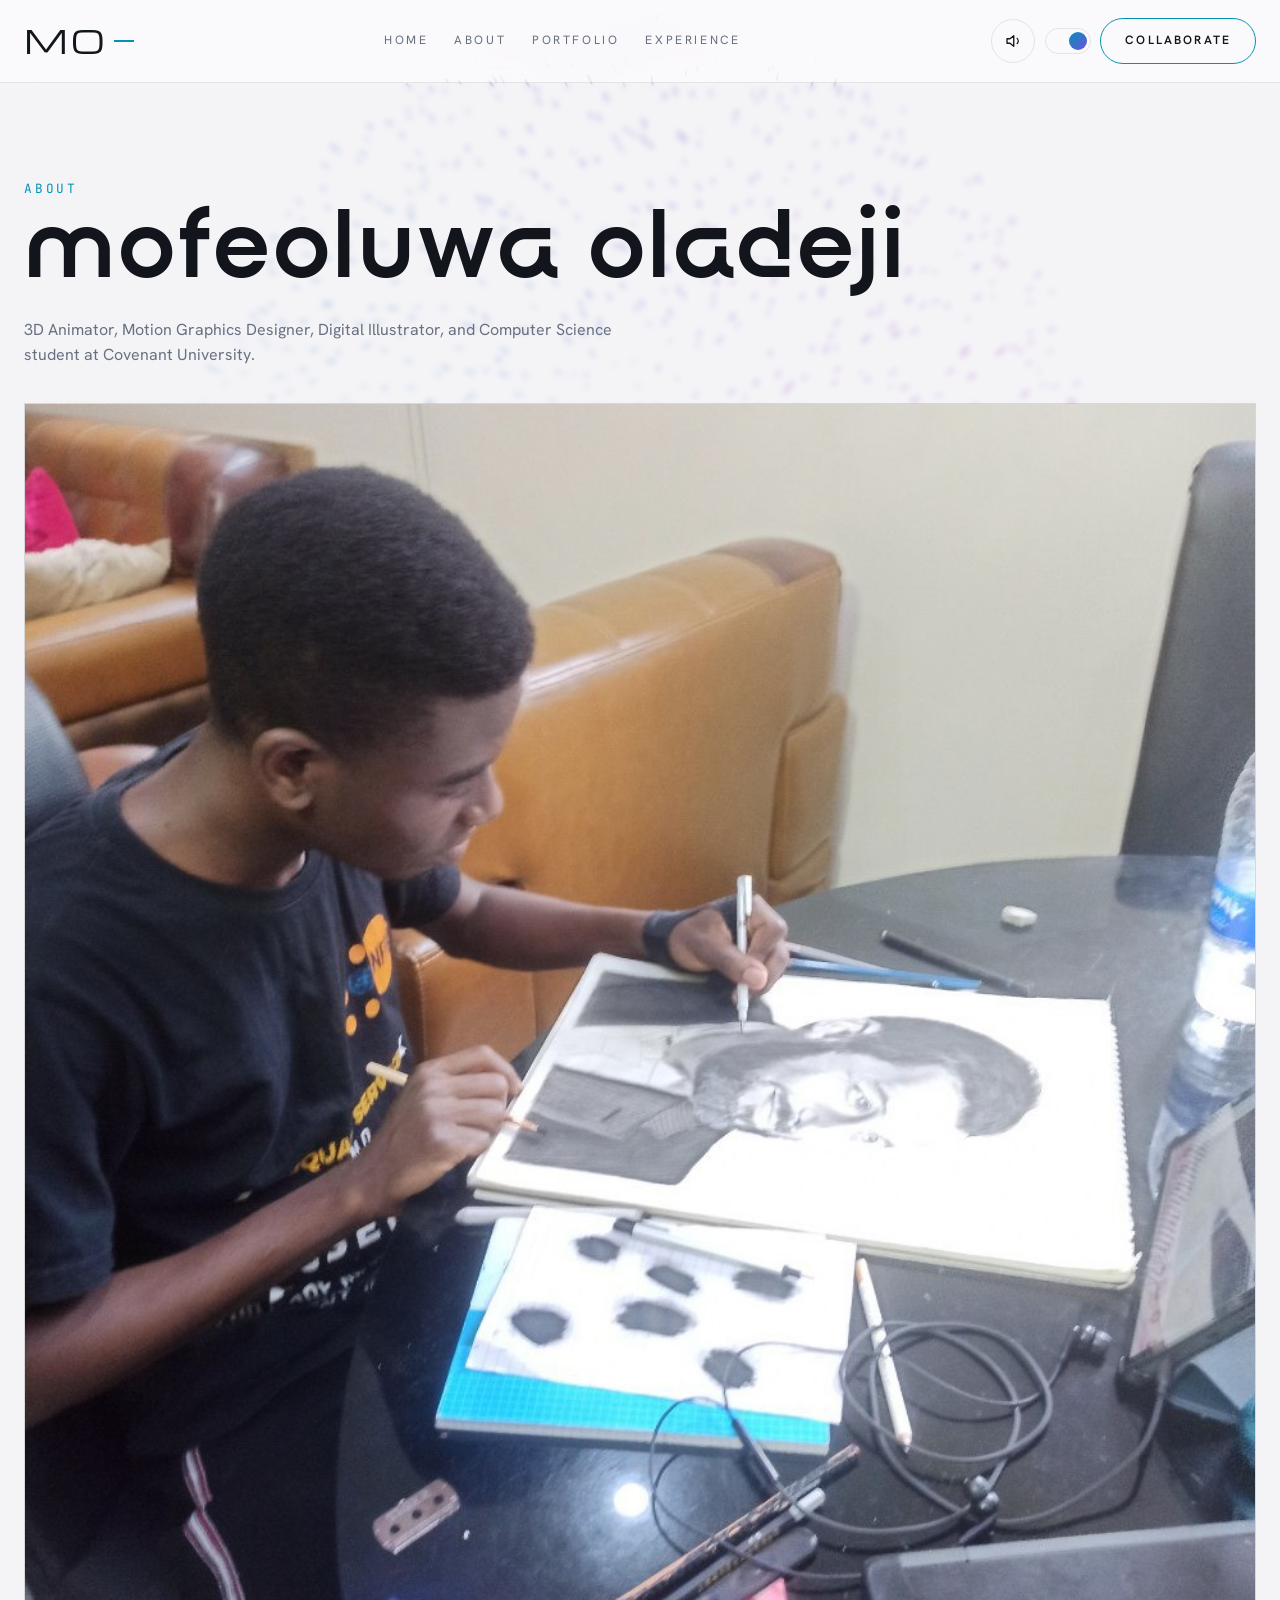
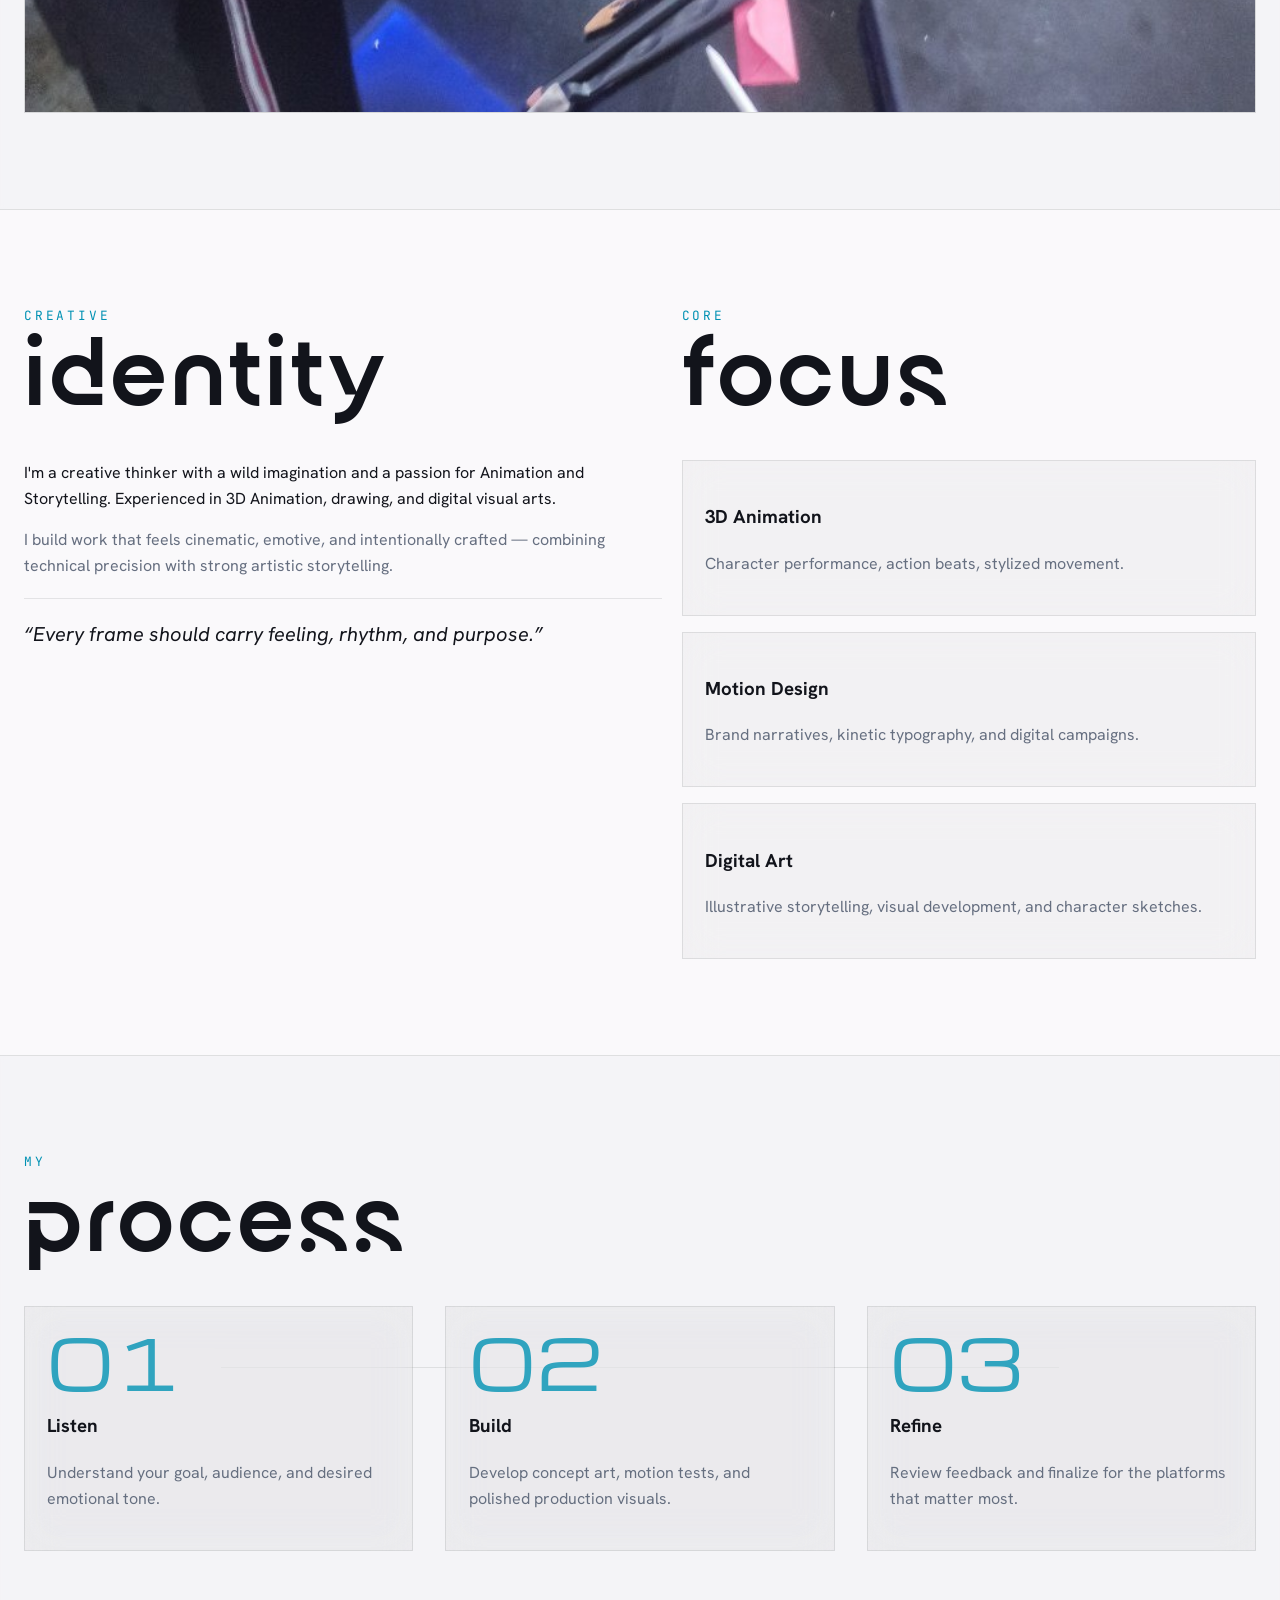
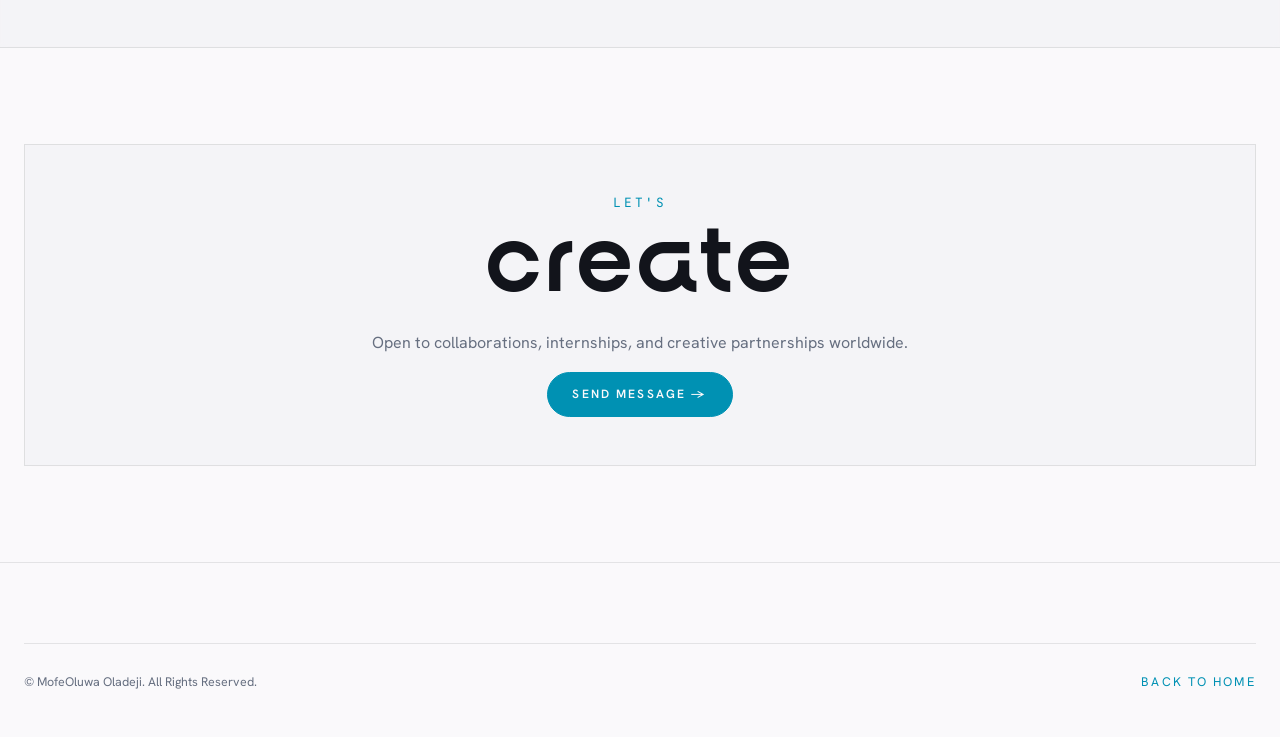
==== about.html @ 298954ab "Persist theme, remove about badge, Follow Me, alternate load-state theme Synced from Portfolio-live:" ====
<!DOCTYPE html>
<html lang="en">
<head>
  <meta charset="UTF-8" />
  <meta name="viewport" content="width=device-width, initial-scale=1.0" />
  <meta name="description" content="About MofeOluwa Oladeji — creative profile and process." />
  <title>About | MofeOluwa Oladeji</title>
  <link rel="icon" type="image/svg+xml" href="favicon.svg" />
  <link rel="icon" type="image/x-icon" href="favicon.ico" />
  <link rel="icon" type="image/png" sizes="192x192" href="favicon-192.png" />
  <link rel="apple-touch-icon" sizes="180x180" href="favicon-180.png" />
  <link rel="preconnect" href="https://fonts.googleapis.com" />
  <link rel="preconnect" href="https://fonts.gstatic.com" crossorigin />
  <link href="https://fonts.googleapis.com/css2?family=Michroma&family=Hanken+Grotesk:wght@400;500;600;700;800&family=JetBrains+Mono:wght@400;500;700&display=swap" rel="stylesheet" />
  <!-- Surgena is the site's major-header display font (section titles etc.),
       self-hosted from /fonts and declared via @font-face in styles.css. -->
  <link rel="preload" href="./fonts/Surgena.ttf" as="font" type="font/ttf" crossorigin />
  <link rel="stylesheet" href="./styles.css" />
  <!-- Google Analytics (GA4) -->
  <script async src="https://www.googletagmanager.com/gtag/js?id=G-2D0HS9BVYL"></script>
  <script>
    window.dataLayer = window.dataLayer || [];
    function gtag(){dataLayer.push(arguments);}
    gtag('js', new Date());
    gtag('config', 'G-2D0HS9BVYL');

    // Delegated interaction tracking: catches clicks on every link/button,
    // including elements created dynamically after this script runs.
    document.addEventListener('click', function (event) {
      var target = event.target.closest('a, button, [role="button"]');
      if (!target) return;

      var href = target.tagName === 'A' ? (target.getAttribute('href') || '') : '';
      var text = (target.textContent || target.getAttribute('aria-label') || '')
        .trim().replace(/\s+/g, ' ').slice(0, 100);

      gtag('event', 'element_click', {
        element_tag: target.tagName.toLowerCase(),
        element_text: text,
        element_id: target.id || '',
        link_url: href,
        page_path: window.location.pathname
      });

      if (target.classList.contains('filter-btn')) {
        gtag('event', 'filter_select', { filter_value: target.dataset.filter || 'all' });
      }

      if (target.classList.contains('project-card-link')) {
        var qs = new URLSearchParams(href.split('?')[1] || '');
        gtag('event', 'project_open', {
          project_id: qs.get('id') || '',
          project_category: qs.get('category') || ''
        });
      }

      if (/instagram\.com|linkedin\.com|youtube\.com/.test(href)) {
        var platform = href.indexOf('instagram') > -1 ? 'instagram'
          : href.indexOf('linkedin') > -1 ? 'linkedin' : 'youtube';
        gtag('event', 'social_click', { platform: platform, link_url: href });
      }

      if (target.id === 'mobile-menu-toggle') {
        gtag('event', 'mobile_menu_toggle', {});
      }
    }, true);
  </script>
</head>
<body>
  <div class="custom-cursor" aria-hidden="true"></div>
  <div class="custom-cursor-dot" aria-hidden="true"></div>
  <div class="page-loader" id="pageLoader" aria-hidden="true"></div>
  <script>
    try {
      var storedTheme = localStorage.getItem('mo-theme') || 'light';
      var arrivingViaNav = sessionStorage.getItem('mo-nav') === '1';
      var loadTheme = arrivingViaNav ? (storedTheme === 'light' ? 'dark' : 'light') : storedTheme;
      document.documentElement.setAttribute('data-theme', loadTheme);
    } catch (e) {}
    try {
      if (sessionStorage.getItem('mo-nav') === '1') {
        document.getElementById('pageLoader').classList.add('is-active', 'is-instant');
        sessionStorage.removeItem('mo-nav');
      }
    } catch (e) {}
  </script>

  <header class="site-header">
    <div class="container nav-wrap">
      <a href="index.html#home" class="logo">MO</a>
      <nav class="nav-links">
        <a class="nav-link" href="index.html#home">Home</a>
        <a class="nav-link" href="index.html#about">About</a>
        <a class="nav-link" href="index.html#portfolio">Portfolio</a>
        <a class="nav-link" href="experience.html?id=tedx-gwarimpa">Experience</a>
      </nav>
      <div class="header-tools">
        <button id="sound-toggle" class="sound-toggle" aria-pressed="true" aria-label="Toggle interface sound">
          <svg class="icon-on" viewBox="0 0 24 24" fill="none" stroke="currentColor" stroke-width="1.8" stroke-linecap="round" stroke-linejoin="round"><path d="M4 9v6h4l5 4V5L8 9H4z"/><path d="M17.5 8.5a5 5 0 0 1 0 7"/></svg>
          <svg class="icon-off" viewBox="0 0 24 24" fill="none" stroke="currentColor" stroke-width="1.8" stroke-linecap="round" stroke-linejoin="round"><path d="M4 9v6h4l5 4V5L8 9H4z"/><path d="M18 9l5 6M23 9l-5 6"/></svg>
        </button>
        <button id="theme-switch" class="theme-switch" role="switch" aria-checked="false" aria-label="Toggle light and dark mode">
          <span class="theme-switch-thumb"></span>
        </button>
        <a class="nav-cta" href="index.html#contact">Collaborate</a>
        <button id="mobile-menu-toggle" class="menu-toggle" aria-label="Toggle menu" aria-expanded="false">☰</button>
      </div>
    </div>
  </header>

  <div id="mobile-menu" class="mobile-menu">
    <a href="index.html#home">Home</a>
    <a href="index.html#about">About</a>
    <a href="index.html#portfolio">Portfolio</a>
    <a href="experience.html?id=tedx-gwarimpa">Experience</a>
    <a href="index.html#contact">Contact</a>
  </div>

  <main>
    <section class="section detail-hero">
      <div class="container reveal" data-animate>
        <span class="section-label">About</span>
        <h1 class="section-title">MofeOluwa Oladeji</h1>
        <p class="section-kicker">3D Animator, Motion Graphics Designer, Digital Illustrator, and Computer Science student at Covenant University.</p>
      </div>
      <div class="container detail-visual reveal" data-animate>
        <img src="img/at-work.jpg" alt="MofeOluwa at work" style="width:100%;height:100%;object-fit:cover;" />
      </div>
    </section>

    <section class="section">
      <div class="container detail-layout">
        <article class="reveal" data-animate>
          <div class="section-heading">
            <span class="section-label">Creative</span>
            <h2 class="section-title">Identity</h2>
          </div>
          <p>I'm a creative thinker with a wild imagination and a passion for Animation and Storytelling. Experienced in 3D Animation, drawing, and digital visual arts.</p>
          <p class="muted">I build work that feels cinematic, emotive, and intentionally crafted — combining technical precision with strong artistic storytelling.</p>
          <p class="about-quote">“Every frame should carry feeling, rhythm, and purpose.”</p>
        </article>
        <aside class="reveal" data-animate>
          <div class="section-heading">
            <span class="section-label">Core</span>
            <h2 class="section-title">Focus</h2>
          </div>
          <div class="cards-grid" style="grid-template-columns:1fr;">
            <article class="skill-card"><h3>3D Animation</h3><p class="muted">Character performance, action beats, stylized movement.</p></article>
            <article class="skill-card"><h3>Motion Design</h3><p class="muted">Brand narratives, kinetic typography, and digital campaigns.</p></article>
            <article class="skill-card"><h3>Digital Art</h3><p class="muted">Illustrative storytelling, visual development, and character sketches.</p></article>
          </div>
        </aside>
      </div>
    </section>

    <section class="section section-alt">
      <div class="container">
        <div class="section-heading reveal" data-animate>
          <span class="section-label">My</span>
          <h2 class="section-title">Process</h2>
        </div>
        <div class="process-grid">
          <article class="process-item reveal" data-animate><div class="process-no">01</div><h3>Listen</h3><p class="muted">Understand your goal, audience, and desired emotional tone.</p></article>
          <article class="process-item reveal" data-animate data-delay="80"><div class="process-no">02</div><h3>Build</h3><p class="muted">Develop concept art, motion tests, and polished production visuals.</p></article>
          <article class="process-item reveal" data-animate data-delay="160"><div class="process-no">03</div><h3>Refine</h3><p class="muted">Review feedback and finalize for the platforms that matter most.</p></article>
        </div>
      </div>
    </section>

    <section class="section" id="contact">
      <div class="container cta-block reveal" data-animate>
        <span class="section-label">Let's</span>
        <h2 class="section-title">Create</h2>
        <p class="section-kicker" style="margin-inline:auto;">Open to collaborations, internships, and creative partnerships worldwide.</p>
        <a class="btn btn-primary" href="mailto:mofejeriiseoluwa@gmail.com">Send Message →</a>
      </div>
    </section>
  </main>

  <footer class="footer">
    <div class="container footer-bottom">
      <p>© <span id="year"></span> MofeOluwa Oladeji. All Rights Reserved.</p>
      <p><a href="index.html" class="inline-link">Back to Home</a></p>
    </div>
  </footer>

  <script src="./chrome.js"></script>
  <script src="./script.js"></script>
</body>
</html>
---- styles.css ----
:root {
  /* Light is the site's default appearance regardless of OS preference -
     dark is opt-in only, applied below via [data-theme='dark']. */
  color-scheme: light;
  --bg: #faf9fb;
  --bg-alt: rgba(241, 240, 244, 0.62);
  --surface: rgba(10, 12, 20, 0.03);
  --border: rgba(10, 12, 20, 0.09);
  --text-primary: #12141b;
  --text-muted: #666f80;
  --accent: #0091b3;
  --accent-glow: rgba(0, 145, 179, 0.14);
  --signal: #6c4fe0;
  --danger: #d1435c;
  --header-bg: rgba(250, 249, 251, 0.82);
  --overlay-bg: rgba(250, 249, 251, 0.97);
  --white: #12141b;
  --nav-height: 82px;
  --nav-height-mobile: 72px;
}

:root[data-theme='dark'] {
  color-scheme: dark;
  --bg: #070707;
  --bg-alt: rgba(16, 16, 16, 0.62);
  --surface: rgba(255, 255, 255, 0.035);
  --border: rgba(255, 255, 255, 0.09);
  --text-primary: #f2f2f3;
  --text-muted: #8c8f95;
  --accent: #4fd8ff;
  --accent-glow: rgba(79, 216, 255, 0.18);
  --signal: #8b6bff;
  --danger: #ff8f8f;
  --header-bg: rgba(5, 5, 5, 0.82);
  --overlay-bg: rgba(5, 5, 5, 0.97);
  --white: #ffffff;
}

:root[data-theme='light'] {
  color-scheme: light;
  --bg: #faf9fb;
  --bg-alt: rgba(241, 240, 244, 0.62);
  --surface: rgba(10, 12, 20, 0.03);
  --border: rgba(10, 12, 20, 0.09);
  --text-primary: #12141b;
  --text-muted: #666f80;
  --accent: #0091b3;
  --accent-glow: rgba(0, 145, 179, 0.14);
  --signal: #6c4fe0;
  --danger: #d1435c;
  --header-bg: rgba(250, 249, 251, 0.82);
  --overlay-bg: rgba(250, 249, 251, 0.97);
  --white: #12141b;
}

body {
  transition: background 0.5s ease, color 0.5s ease;
}

* {
  box-sizing: border-box;
}

html {
  scroll-behavior: smooth;
}

body {
  margin: 0;
  font-family: 'Hanken Grotesk', sans-serif;
  background: var(--bg);
  color: var(--text-primary);
  line-height: 1.6;
  overflow-x: hidden;
}

img,
video {
  max-width: 100%;
  display: block;
}

a {
  color: inherit;
  text-decoration: none;
}

.container {
  width: min(1280px, calc(100% - 3rem));
  margin-inline: auto;
}

.section {
  padding: 6rem 0;
  position: relative;
}

.section-alt {
  background: var(--bg-alt);
  backdrop-filter: blur(3px);
  -webkit-backdrop-filter: blur(3px);
  border-top: 1px solid var(--border);
  border-bottom: 1px solid var(--border);
}

.section-heading {
  margin-bottom: 2rem;
}

.section-label {
  display: block;
  font-family: 'JetBrains Mono', monospace;
  font-size: 0.8rem;
  color: var(--accent);
  letter-spacing: 0.22em;
  text-transform: uppercase;
}

.section-title {
  margin: 0.25rem 0 0;
  font-family: 'Surgena', sans-serif;
  font-size: clamp(2.8rem, 8vw, 6.4rem);
  letter-spacing: 0.03em;
  line-height: 0.95;
  text-transform: lowercase;
}

.section-kicker {
  max-width: 640px;
  color: var(--text-muted);
  margin-top: 1rem;
}

.reveal {
  opacity: 0;
  transform: translateY(30px);
  transition: opacity 0.8s ease, transform 0.8s ease;
}

.reveal.is-visible {
  opacity: 1;
  transform: translateY(0);
}

.site-header {
  position: sticky;
  top: 0;
  z-index: 30;
  background: var(--header-bg);
  backdrop-filter: blur(16px) saturate(140%);
  -webkit-backdrop-filter: blur(16px) saturate(140%);
  border-bottom: 1px solid var(--border);
  transition: background 0.5s ease, border-color 0.5s ease;
}

.nav-wrap {
  min-height: var(--nav-height);
  display: flex;
  align-items: center;
  justify-content: space-between;
  gap: 1rem;
}

.logo {
  font-family: 'Michroma', sans-serif;
  font-size: 2rem;
  letter-spacing: 0.08em;
  position: relative;
  display: inline-flex;
  align-items: center;
}

.logo::after {
  content: '';
  width: 1.25rem;
  height: 0.16rem;
  background: var(--accent);
  margin-left: 0.4rem;
}

.nav-links {
  display: flex;
  gap: clamp(1rem, 2vw, 2rem);
}

.nav-link {
  position: relative;
  font-size: 0.75rem;
  letter-spacing: 0.22em;
  text-transform: uppercase;
  color: var(--text-muted);
  transition: color 0.3s ease;
}

.nav-link::after {
  content: '';
  position: absolute;
  left: 0;
  bottom: -0.45rem;
  width: 100%;
  height: 1px;
  background: var(--accent);
  transform: scaleX(0);
  transform-origin: left;
  transition: transform 0.3s ease;
}

.nav-link:hover,
.nav-link.active {
  color: var(--accent);
}

.nav-link:hover::after,
.nav-link.active::after {
  transform: scaleX(1);
}

.nav-cta,
.btn {
  display: inline-flex;
  align-items: center;
  justify-content: center;
  gap: 0.5rem;
  border-radius: 999px;
  border: 1px solid var(--accent);
  padding: 0.75rem 1.5rem;
  font-size: 0.75rem;
  letter-spacing: 0.18em;
  text-transform: uppercase;
  font-weight: 600;
  transition: all 0.3s ease;
}

.nav-cta:hover,
.btn-primary {
  background: var(--accent);
  color: var(--bg);
}

.btn-primary:hover {
  box-shadow: 0 0 0 1px var(--accent), 0 12px 28px var(--accent-glow);
}

.btn-outline {
  border-color: var(--border);
  color: var(--white);
}

.btn-outline:hover {
  border-color: var(--accent);
  color: var(--accent);
}

.menu-toggle {
  display: none;
  width: 44px;
  height: 44px;
  border-radius: 999px;
  border: 1px solid var(--border);
  color: var(--white);
  background: transparent;
}

.mobile-menu {
  position: fixed;
  inset: 0;
  z-index: 40;
  background: var(--overlay-bg);
  backdrop-filter: blur(20px);
  -webkit-backdrop-filter: blur(20px);
  display: flex;
  flex-direction: column;
  align-items: center;
  justify-content: center;
  gap: 1.5rem;
  transform: translateY(-100%);
  transition: transform 0.45s ease, background 0.5s ease;
}

.mobile-menu.open {
  transform: translateY(0);
}

.mobile-menu a {
  font-family: 'Michroma', sans-serif;
  font-size: 2rem;
  letter-spacing: 0.08em;
  text-transform: uppercase;
}

.hero {
  min-height: calc(100vh - var(--nav-height));
  position: relative;
  display: flex;
  align-items: center;
  overflow: hidden;
}

.hero-bg {
  position: absolute;
  inset: 0;
  background: none;
}

/* Plain left-aligned block again - .container (already on this element)
   handles the outer 1280px page-width centering the same way every other
   section uses, and the text column itself just sits at that box's left
   edge rather than trying to center a variable-width box on its own. */
.hero-inner {
  position: relative;
  z-index: 2;
  padding: 4rem 0;
}

.hero-line {
  font-family: 'Surgena', sans-serif;
  font-size: clamp(3rem, 9vw, 8rem);
  line-height: 0.92;
  text-transform: capitalize;
  margin: 0;
}

.hero-line span {
  display: block;
}

/* Eleven licensed display fonts for the hero "Art" style-morph, self-
   hosted from /fonts (not Google-served) - each is a single static weight,
   loaded once and reused across all three case variants of the same face. */
@font-face { font-family: 'Utopia'; src: url('./fonts/Utopia.ttf') format('truetype'); font-display: swap; }
@font-face { font-family: 'Achilo'; src: url('./fonts/Achilo.otf') format('opentype'); font-display: swap; }
@font-face { font-family: 'Caelvin'; src: url('./fonts/Caelvin.ttf') format('truetype'); font-display: swap; }
@font-face { font-family: 'RoseAngel'; src: url('./fonts/RoseAngel.otf') format('opentype'); font-display: swap; }
@font-face { font-family: 'Urema'; src: url('./fonts/Urema.ttf') format('truetype'); font-display: swap; }
@font-face { font-family: 'Mantela'; src: url('./fonts/Mantela.ttf') format('truetype'); font-display: swap; }
@font-face { font-family: 'Magode'; src: url('./fonts/Magode.ttf') format('truetype'); font-display: swap; }
@font-face { font-family: 'Awaline'; src: url('./fonts/Awaline.ttf') format('truetype'); font-display: swap; }
@font-face { font-family: 'Megha'; src: url('./fonts/Megha.otf') format('opentype'); font-display: swap; }
@font-face { font-family: 'Surgena'; src: url('./fonts/Surgena.ttf') format('truetype'); font-display: swap; }
@font-face { font-family: 'BlackSansa'; src: url('./fonts/BlackSansa.otf') format('opentype'); font-display: swap; }

/* "Art" in the markup stays literally "Art" - each of the 39 morph steps
   below supplies its own text-transform (uppercase/capitalize/lowercase)
   to get ART/Art/art, so this no longer forces a fixed casing itself.
   Sized to its own content horizontally (not a fixed width) so the
   bounce-dot sitting right after it stays as close as the text allows.
   Height is fixed, though: the fonts have wildly different internal
   line-height metrics, and as an inline-block this element's own box
   height feeds directly into the surrounding line box - left alone, that
   made the whole line (and everything below it: the dash rule, the
   paragraph, the button) nudge up and down as the font cycled. inline-
   flex with align-items:flex-end pins the text to the bottom of that
   fixed box rather than letting each font's own line-height center it
   differently, which is what was knocking "Art" out of alignment with
   "Into" and the bounce-dot after the height got locked - bottom-aligned
   sits close to the shared text baseline for essentially any Latin font.
   Color is the ordinary body-text color, same as every other word in the
   headline - only the typeface and casing change. */
.hero-line .brush-word {
  position: relative;
  display: inline-flex;
  align-items: flex-end;
  height: 1em;
  overflow: hidden;
  color: var(--text-primary);
  animation: art-style-morph 33s infinite;
}

/* The full stop after "Art", but alive: a small ball that bounces in place
   forever, sized and grounded to the text baseline like a real period would
   be. Squash-and-stretch plus eased (slow-out leaving the ground, slow-in
   arriving at the peak) timing per keyframe segment are what read as an
   actual bounce rather than a mechanical up-down slide - em-sized amplitude
   keeps its peak well under the cap-height of the surrounding letters.
   Color is neutral (matches body text) like every other punctuation mark
   on the page - only "Art" itself carries the style-morph. */
.hero-line .bounce-dot {
  display: inline-block;
  width: 0.12em;
  height: 0.12em;
  margin-left: 0.06em;
  border-radius: 50%;
  vertical-align: baseline;
  transform-origin: center bottom;
  background-color: var(--text-primary);
  animation: ball-bounce 1s infinite;
}

@keyframes ball-bounce {
  0% {
    transform: translateY(0) scaleX(1.32) scaleY(0.64);
    animation-timing-function: cubic-bezier(0.16, 1, 0.3, 1);
  }
  8% {
    transform: translateY(-0.08em) scaleX(0.88) scaleY(1.16);
    animation-timing-function: cubic-bezier(0.16, 1, 0.3, 1);
  }
  50% {
    transform: translateY(-0.58em) scaleX(1.04) scaleY(0.96);
    animation-timing-function: cubic-bezier(0.55, 0, 1, 0.45);
  }
  92% {
    transform: translateY(-0.08em) scaleX(0.88) scaleY(1.16);
    animation-timing-function: cubic-bezier(0.34, 1.56, 0.64, 1);
  }
  100% {
    transform: translateY(0) scaleX(1.32) scaleY(0.64);
  }
}

/* Eleven licensed display faces, each shown as ART / Art / art in turn -
   33 total steps, one per bounce, cycling over a 33s loop matched exactly
   to the ball's 1s period so a new face (or new casing of the current
   face) is live the instant each landing happens. Font-family and
   text-transform can't be interpolated, so the "ease into it" comes from
   opacity: it dips right at the swap and eases back up after, reusing the
   ball's own two curves (ease-out for the recovery, matching its launch
   off the ground; ease-in for the approach into the next dip, matching
   its fall) so the morph reads as timed by the same physical rhythm as
   the bounce itself, not a separate effect bolted on. */
@keyframes art-style-morph {
  0%  { opacity: 0.15; font-family: 'BlackSansa', sans-serif; text-transform: uppercase; animation-timing-function: cubic-bezier(0.16, 1, 0.3, 1); }
  0.606%  { opacity: 1; font-family: 'BlackSansa', sans-serif; text-transform: uppercase; }
  2.424%  { opacity: 1; font-family: 'BlackSansa', sans-serif; text-transform: uppercase; animation-timing-function: cubic-bezier(0.55, 0, 1, 0.45); }
  3.03%  { opacity: 0.15; font-family: 'Megha', sans-serif; text-transform: uppercase; animation-timing-function: cubic-bezier(0.16, 1, 0.3, 1); }
  3.636%  { opacity: 1; font-family: 'Megha', sans-serif; text-transform: uppercase; }
  5.455%  { opacity: 1; font-family: 'Megha', sans-serif; text-transform: uppercase; animation-timing-function: cubic-bezier(0.55, 0, 1, 0.45); }
  6.061%  { opacity: 0.15; font-family: 'Caelvin', sans-serif; text-transform: uppercase; animation-timing-function: cubic-bezier(0.16, 1, 0.3, 1); }
  6.667%  { opacity: 1; font-family: 'Caelvin', sans-serif; text-transform: uppercase; }
  8.485%  { opacity: 1; font-family: 'Caelvin', sans-serif; text-transform: uppercase; animation-timing-function: cubic-bezier(0.55, 0, 1, 0.45); }
  9.091%  { opacity: 0.15; font-family: 'Utopia', sans-serif; text-transform: uppercase; animation-timing-function: cubic-bezier(0.16, 1, 0.3, 1); }
  9.697%  { opacity: 1; font-family: 'Utopia', sans-serif; text-transform: uppercase; }
  11.515%  { opacity: 1; font-family: 'Utopia', sans-serif; text-transform: uppercase; animation-timing-function: cubic-bezier(0.55, 0, 1, 0.45); }
  12.121%  { opacity: 0.15; font-family: 'Magode', sans-serif; text-transform: lowercase; animation-timing-function: cubic-bezier(0.16, 1, 0.3, 1); }
  12.727%  { opacity: 1; font-family: 'Magode', sans-serif; text-transform: lowercase; }
  14.545%  { opacity: 1; font-family: 'Magode', sans-serif; text-transform: lowercase; animation-timing-function: cubic-bezier(0.55, 0, 1, 0.45); }
  15.152%  { opacity: 0.15; font-family: 'BlackSansa', sans-serif; text-transform: lowercase; animation-timing-function: cubic-bezier(0.16, 1, 0.3, 1); }
  15.758%  { opacity: 1; font-family: 'BlackSansa', sans-serif; text-transform: lowercase; }
  17.576%  { opacity: 1; font-family: 'BlackSansa', sans-serif; text-transform: lowercase; animation-timing-function: cubic-bezier(0.55, 0, 1, 0.45); }
  18.182%  { opacity: 0.15; font-family: 'Megha', sans-serif; text-transform: lowercase; animation-timing-function: cubic-bezier(0.16, 1, 0.3, 1); }
  18.788%  { opacity: 1; font-family: 'Megha', sans-serif; text-transform: lowercase; }
  20.606%  { opacity: 1; font-family: 'Megha', sans-serif; text-transform: lowercase; animation-timing-function: cubic-bezier(0.55, 0, 1, 0.45); }
  21.212%  { opacity: 0.15; font-family: 'Magode', sans-serif; text-transform: capitalize; animation-timing-function: cubic-bezier(0.16, 1, 0.3, 1); }
  21.818%  { opacity: 1; font-family: 'Magode', sans-serif; text-transform: capitalize; }
  23.636%  { opacity: 1; font-family: 'Magode', sans-serif; text-transform: capitalize; animation-timing-function: cubic-bezier(0.55, 0, 1, 0.45); }
  24.242%  { opacity: 0.15; font-family: 'BlackSansa', sans-serif; text-transform: capitalize; animation-timing-function: cubic-bezier(0.16, 1, 0.3, 1); }
  24.848%  { opacity: 1; font-family: 'BlackSansa', sans-serif; text-transform: capitalize; }
  26.667%  { opacity: 1; font-family: 'BlackSansa', sans-serif; text-transform: capitalize; animation-timing-function: cubic-bezier(0.55, 0, 1, 0.45); }
  27.273%  { opacity: 0.15; font-family: 'Urema', sans-serif; text-transform: capitalize; animation-timing-function: cubic-bezier(0.16, 1, 0.3, 1); }
  27.879%  { opacity: 1; font-family: 'Urema', sans-serif; text-transform: capitalize; }
  29.697%  { opacity: 1; font-family: 'Urema', sans-serif; text-transform: capitalize; animation-timing-function: cubic-bezier(0.55, 0, 1, 0.45); }
  30.303%  { opacity: 0.15; font-family: 'Achilo', sans-serif; text-transform: lowercase; animation-timing-function: cubic-bezier(0.16, 1, 0.3, 1); }
  30.909%  { opacity: 1; font-family: 'Achilo', sans-serif; text-transform: lowercase; }
  32.727%  { opacity: 1; font-family: 'Achilo', sans-serif; text-transform: lowercase; animation-timing-function: cubic-bezier(0.55, 0, 1, 0.45); }
  33.333%  { opacity: 0.15; font-family: 'Utopia', sans-serif; text-transform: capitalize; animation-timing-function: cubic-bezier(0.16, 1, 0.3, 1); }
  33.939%  { opacity: 1; font-family: 'Utopia', sans-serif; text-transform: capitalize; }
  35.758%  { opacity: 1; font-family: 'Utopia', sans-serif; text-transform: capitalize; animation-timing-function: cubic-bezier(0.55, 0, 1, 0.45); }
  36.364%  { opacity: 0.15; font-family: 'Achilo', sans-serif; text-transform: capitalize; animation-timing-function: cubic-bezier(0.16, 1, 0.3, 1); }
  36.97%  { opacity: 1; font-family: 'Achilo', sans-serif; text-transform: capitalize; }
  38.788%  { opacity: 1; font-family: 'Achilo', sans-serif; text-transform: capitalize; animation-timing-function: cubic-bezier(0.55, 0, 1, 0.45); }
  39.394%  { opacity: 0.15; font-family: 'Caelvin', sans-serif; text-transform: capitalize; animation-timing-function: cubic-bezier(0.16, 1, 0.3, 1); }
  40%  { opacity: 1; font-family: 'Caelvin', sans-serif; text-transform: capitalize; }
  41.818%  { opacity: 1; font-family: 'Caelvin', sans-serif; text-transform: capitalize; animation-timing-function: cubic-bezier(0.55, 0, 1, 0.45); }
  42.424%  { opacity: 0.15; font-family: 'RoseAngel', sans-serif; text-transform: capitalize; animation-timing-function: cubic-bezier(0.16, 1, 0.3, 1); }
  43.03%  { opacity: 1; font-family: 'RoseAngel', sans-serif; text-transform: capitalize; }
  44.848%  { opacity: 1; font-family: 'RoseAngel', sans-serif; text-transform: capitalize; animation-timing-function: cubic-bezier(0.55, 0, 1, 0.45); }
  45.455%  { opacity: 0.15; font-family: 'Mantela', sans-serif; text-transform: lowercase; animation-timing-function: cubic-bezier(0.16, 1, 0.3, 1); }
  46.061%  { opacity: 1; font-family: 'Mantela', sans-serif; text-transform: lowercase; }
  47.879%  { opacity: 1; font-family: 'Mantela', sans-serif; text-transform: lowercase; animation-timing-function: cubic-bezier(0.55, 0, 1, 0.45); }
  48.485%  { opacity: 0.15; font-family: 'Urema', sans-serif; text-transform: uppercase; animation-timing-function: cubic-bezier(0.16, 1, 0.3, 1); }
  49.091%  { opacity: 1; font-family: 'Urema', sans-serif; text-transform: uppercase; }
  50.909%  { opacity: 1; font-family: 'Urema', sans-serif; text-transform: uppercase; animation-timing-function: cubic-bezier(0.55, 0, 1, 0.45); }
  51.515%  { opacity: 0.15; font-family: 'Awaline', sans-serif; text-transform: uppercase; animation-timing-function: cubic-bezier(0.16, 1, 0.3, 1); }
  52.121%  { opacity: 1; font-family: 'Awaline', sans-serif; text-transform: uppercase; }
  53.939%  { opacity: 1; font-family: 'Awaline', sans-serif; text-transform: uppercase; animation-timing-function: cubic-bezier(0.55, 0, 1, 0.45); }
  54.545%  { opacity: 0.15; font-family: 'Surgena', sans-serif; text-transform: uppercase; animation-timing-function: cubic-bezier(0.16, 1, 0.3, 1); }
  55.152%  { opacity: 1; font-family: 'Surgena', sans-serif; text-transform: uppercase; }
  56.97%  { opacity: 1; font-family: 'Surgena', sans-serif; text-transform: uppercase; animation-timing-function: cubic-bezier(0.55, 0, 1, 0.45); }
  57.576%  { opacity: 0.15; font-family: 'Caelvin', sans-serif; text-transform: lowercase; animation-timing-function: cubic-bezier(0.16, 1, 0.3, 1); }
  58.182%  { opacity: 1; font-family: 'Caelvin', sans-serif; text-transform: lowercase; }
  60%  { opacity: 1; font-family: 'Caelvin', sans-serif; text-transform: lowercase; animation-timing-function: cubic-bezier(0.55, 0, 1, 0.45); }
  60.606%  { opacity: 0.15; font-family: 'Surgena', sans-serif; text-transform: capitalize; animation-timing-function: cubic-bezier(0.16, 1, 0.3, 1); }
  61.212%  { opacity: 1; font-family: 'Surgena', sans-serif; text-transform: capitalize; }
  63.03%  { opacity: 1; font-family: 'Surgena', sans-serif; text-transform: capitalize; animation-timing-function: cubic-bezier(0.55, 0, 1, 0.45); }
  63.636%  { opacity: 0.15; font-family: 'Megha', sans-serif; text-transform: capitalize; animation-timing-function: cubic-bezier(0.16, 1, 0.3, 1); }
  64.242%  { opacity: 1; font-family: 'Megha', sans-serif; text-transform: capitalize; }
  66.061%  { opacity: 1; font-family: 'Megha', sans-serif; text-transform: capitalize; animation-timing-function: cubic-bezier(0.55, 0, 1, 0.45); }
  66.667%  { opacity: 0.15; font-family: 'RoseAngel', sans-serif; text-transform: uppercase; animation-timing-function: cubic-bezier(0.16, 1, 0.3, 1); }
  67.273%  { opacity: 1; font-family: 'RoseAngel', sans-serif; text-transform: uppercase; }
  69.091%  { opacity: 1; font-family: 'RoseAngel', sans-serif; text-transform: uppercase; animation-timing-function: cubic-bezier(0.55, 0, 1, 0.45); }
  69.697%  { opacity: 0.15; font-family: 'Magode', sans-serif; text-transform: uppercase; animation-timing-function: cubic-bezier(0.16, 1, 0.3, 1); }
  70.303%  { opacity: 1; font-family: 'Magode', sans-serif; text-transform: uppercase; }
  72.121%  { opacity: 1; font-family: 'Magode', sans-serif; text-transform: uppercase; animation-timing-function: cubic-bezier(0.55, 0, 1, 0.45); }
  72.727%  { opacity: 0.15; font-family: 'Mantela', sans-serif; text-transform: uppercase; animation-timing-function: cubic-bezier(0.16, 1, 0.3, 1); }
  73.333%  { opacity: 1; font-family: 'Mantela', sans-serif; text-transform: uppercase; }
  75.152%  { opacity: 1; font-family: 'Mantela', sans-serif; text-transform: uppercase; animation-timing-function: cubic-bezier(0.55, 0, 1, 0.45); }
  75.758%  { opacity: 0.15; font-family: 'Awaline', sans-serif; text-transform: capitalize; animation-timing-function: cubic-bezier(0.16, 1, 0.3, 1); }
  76.364%  { opacity: 1; font-family: 'Awaline', sans-serif; text-transform: capitalize; }
  78.182%  { opacity: 1; font-family: 'Awaline', sans-serif; text-transform: capitalize; animation-timing-function: cubic-bezier(0.55, 0, 1, 0.45); }
  78.788%  { opacity: 0.15; font-family: 'Achilo', sans-serif; text-transform: uppercase; animation-timing-function: cubic-bezier(0.16, 1, 0.3, 1); }
  79.394%  { opacity: 1; font-family: 'Achilo', sans-serif; text-transform: uppercase; }
  81.212%  { opacity: 1; font-family: 'Achilo', sans-serif; text-transform: uppercase; animation-timing-function: cubic-bezier(0.55, 0, 1, 0.45); }
  81.818%  { opacity: 0.15; font-family: 'Urema', sans-serif; text-transform: lowercase; animation-timing-function: cubic-bezier(0.16, 1, 0.3, 1); }
  82.424%  { opacity: 1; font-family: 'Urema', sans-serif; text-transform: lowercase; }
  84.242%  { opacity: 1; font-family: 'Urema', sans-serif; text-transform: lowercase; animation-timing-function: cubic-bezier(0.55, 0, 1, 0.45); }
  84.848%  { opacity: 0.15; font-family: 'Utopia', sans-serif; text-transform: lowercase; animation-timing-function: cubic-bezier(0.16, 1, 0.3, 1); }
  85.455%  { opacity: 1; font-family: 'Utopia', sans-serif; text-transform: lowercase; }
  87.273%  { opacity: 1; font-family: 'Utopia', sans-serif; text-transform: lowercase; animation-timing-function: cubic-bezier(0.55, 0, 1, 0.45); }
  87.879%  { opacity: 0.15; font-family: 'Mantela', sans-serif; text-transform: capitalize; animation-timing-function: cubic-bezier(0.16, 1, 0.3, 1); }
  88.485%  { opacity: 1; font-family: 'Mantela', sans-serif; text-transform: capitalize; }
  90.303%  { opacity: 1; font-family: 'Mantela', sans-serif; text-transform: capitalize; animation-timing-function: cubic-bezier(0.55, 0, 1, 0.45); }
  90.909%  { opacity: 0.15; font-family: 'Surgena', sans-serif; text-transform: lowercase; animation-timing-function: cubic-bezier(0.16, 1, 0.3, 1); }
  91.515%  { opacity: 1; font-family: 'Surgena', sans-serif; text-transform: lowercase; }
  93.333%  { opacity: 1; font-family: 'Surgena', sans-serif; text-transform: lowercase; animation-timing-function: cubic-bezier(0.55, 0, 1, 0.45); }
  93.939%  { opacity: 0.15; font-family: 'RoseAngel', sans-serif; text-transform: lowercase; animation-timing-function: cubic-bezier(0.16, 1, 0.3, 1); }
  94.545%  { opacity: 1; font-family: 'RoseAngel', sans-serif; text-transform: lowercase; }
  96.364%  { opacity: 1; font-family: 'RoseAngel', sans-serif; text-transform: lowercase; animation-timing-function: cubic-bezier(0.55, 0, 1, 0.45); }
  96.97%  { opacity: 0.15; font-family: 'Awaline', sans-serif; text-transform: lowercase; animation-timing-function: cubic-bezier(0.16, 1, 0.3, 1); }
  97.576%  { opacity: 1; font-family: 'Awaline', sans-serif; text-transform: lowercase; }
  99.394%  { opacity: 1; font-family: 'Awaline', sans-serif; text-transform: lowercase; animation-timing-function: cubic-bezier(0.55, 0, 1, 0.45); }
  100% { opacity: 0.15; font-family: 'BlackSansa', sans-serif; text-transform: uppercase; }
}


@media (prefers-reduced-motion: reduce) {
  .hero-line .brush-word {
    animation: none;
    opacity: 1;
    font-family: 'Utopia', sans-serif;
  }
  .hero-line .bounce-dot {
    animation: none;
    transform: none;
  }
}

.hero-line .brush-icon {
  display: none;
}

.hero-copy {
  color: var(--text-muted);
  max-width: 540px;
  margin: 1.2rem 0 2rem;
}

.hero-actions {
  display: flex;
  flex-wrap: wrap;
  gap: 1rem;
}

.hero-side {
  position: absolute;
  left: 1.4rem;
  top: 50%;
  transform: translateY(-50%);
  z-index: 3;
  display: flex;
  flex-direction: column;
  align-items: center;
  gap: 0.9rem;
}

.hero-side span {
  writing-mode: vertical-rl;
  transform: rotate(180deg);
  font-size: 0.62rem;
  letter-spacing: 0.26em;
  color: var(--text-muted);
  text-transform: uppercase;
}

.hero-side a {
  width: 2.2rem;
  height: 2.2rem;
  border-radius: 999px;
  border: 1px solid var(--border);
  display: grid;
  place-items: center;
  color: var(--text-muted);
}

.hero-side a:hover {
  color: var(--accent);
  border-color: var(--accent);
}

.scroll-indicator {
  position: absolute;
  left: 50%;
  bottom: 1.5rem;
  transform: translateX(-50%);
  display: grid;
  gap: 0.45rem;
  place-items: center;
  font-size: 0.62rem;
  letter-spacing: 0.22em;
  color: var(--text-muted);
  text-transform: uppercase;
}

.scroll-indicator i {
  width: 0.45rem;
  height: 0.45rem;
  border-radius: 999px;
  background: var(--accent);
  animation: bounce-dot 1.4s infinite;
}

.about-grid,
.process-grid {
  display: grid;
  gap: 2rem;
  align-items: start;
}

.about-grid {
  grid-template-columns: 1fr 1fr;
  border-top: 1px solid var(--border);
  padding-top: 2rem;
}

.about-quote {
  border-top: 1px solid var(--border);
  margin-top: 1.2rem;
  padding-top: 1.2rem;
  font-family: 'Hanken Grotesk', serif;
  font-style: italic;
  font-size: 1.25rem;
}

.cards-grid {
  display: grid;
  gap: 1rem;
  grid-template-columns: repeat(auto-fit, minmax(240px, 1fr));
}

.skill-card,
.update-card,
.faq-item,
.testimonial-card {
  background: var(--surface);
  backdrop-filter: blur(18px);
  -webkit-backdrop-filter: blur(18px);
  border: 1px solid var(--border);
}

.skill-card {
  padding: 1.4rem;
  transition: transform 0.3s ease, border-color 0.3s ease, box-shadow 0.3s ease;
}

.skill-card:hover {
  transform: translateY(-6px);
  border-color: var(--accent);
}

.skill-icon {
  font-size: 1.8rem;
  color: var(--accent);
}

.read-link,
.inline-link {
  display: inline-flex;
  align-items: center;
  gap: 0.35rem;
  color: var(--accent);
  font-size: 0.78rem;
  letter-spacing: 0.18em;
  text-transform: uppercase;
}

.filters {
  display: flex;
  gap: 0.6rem;
  flex-wrap: wrap;
  margin-bottom: 1.2rem;
}

.filter-btn {
  border: 1px solid var(--border);
  color: var(--text-muted);
  background: transparent;
  border-radius: 999px;
  padding: 0.55rem 1rem;
  font-size: 0.7rem;
  letter-spacing: 0.16em;
  text-transform: uppercase;
}

.filter-btn.active {
  background: var(--accent);
  color: var(--bg);
  border-color: var(--accent);
}

.portfolio-grid {
  display: block;
}

.category-section {
  margin-bottom: 3.5rem;
}

.category-section.is-hidden {
  display: none;
}

.category-header {
  margin-bottom: 1.5rem;
  padding-bottom: 0.75rem;
  border-bottom: 1px solid var(--border);
}

.category-header .section-label {
  font-size: 1rem;
}

.category-title {
  margin: 0.1rem 0 0;
  font-family: 'Surgena', sans-serif;
  font-size: clamp(2rem, 5vw, 3.5rem);
  letter-spacing: 0.03em;
  text-transform: lowercase;
  line-height: 1;
}

.category-grid {
  display: grid;
  gap: 1rem;
  grid-template-columns: repeat(3, minmax(0, 1fr));
}

.project-card {
  position: relative;
  border: 1px solid var(--border);
  overflow: hidden;
  min-height: 270px;
  background: var(--surface);
  backdrop-filter: blur(18px);
  -webkit-backdrop-filter: blur(18px);
  transition: transform 0.35s ease, opacity 0.35s ease;
}

.project-card img,
.project-card video {
  width: 100%;
  height: 100%;
  object-fit: cover;
  transition: transform 0.45s ease;
}

.project-card:hover img,
.project-card:hover video {
  transform: scale(1.08);
}

.project-overlay {
  position: absolute;
  inset: auto 0 0;
  background: rgba(0, 0, 0, 0.75);
  padding: 1.2rem;
  transform: translateY(100%);
  transition: transform 0.35s ease;
}

.project-card:hover .project-overlay {
  transform: translateY(0);
}

.project-view {
  position: absolute;
  inset: 50% auto auto 50%;
  transform: translate(-50%, -50%) scale(0.85);
  width: 74px;
  height: 74px;
  border-radius: 999px;
  border: 1px solid var(--accent);
  color: var(--accent);
  display: grid;
  place-items: center;
  letter-spacing: 0.12em;
  font-size: 0.62rem;
  text-transform: uppercase;
  opacity: 0;
  transition: all 0.35s ease;
}

.project-card:hover .project-view {
  opacity: 1;
  transform: translate(-50%, -50%) scale(1);
}

.project-card.is-hidden {
  opacity: 0.1;
  pointer-events: none;
}

.project-card-link {
  position: absolute;
  inset: 0;
  z-index: 4;
  cursor: pointer;
}

.stats-band {
  border-top: 1px solid var(--border);
  border-bottom: 1px solid var(--border);
  background: var(--bg-alt);
  backdrop-filter: blur(3px);
  -webkit-backdrop-filter: blur(3px);
}

.stats-grid {
  display: grid;
  grid-template-columns: repeat(4, minmax(0, 1fr));
}

.stat {
  padding: 2.2rem 1rem;
  text-align: center;
  border-right: 1px solid var(--border);
}

.stat:last-child {
  border-right: 0;
}

.stat-value {
  font-family: 'Michroma', sans-serif;
  font-size: clamp(2.8rem, 6vw, 5rem);
  line-height: 0.9;
  color: var(--accent);
}

.stat-label {
  font-size: 0.72rem;
  letter-spacing: 0.2em;
  text-transform: uppercase;
  color: var(--text-muted);
}

.process-grid {
  grid-template-columns: repeat(3, minmax(0, 1fr));
  position: relative;
}

.process-grid::before {
  content: '';
  position: absolute;
  left: 16%;
  right: 16%;
  top: 3.8rem;
  height: 1px;
  background: var(--border);
}

.process-item {
  position: relative;
  background: var(--surface);
  backdrop-filter: blur(18px);
  -webkit-backdrop-filter: blur(18px);
  border: 1px solid var(--border);
  padding: 1.4rem;
}

.process-no {
  font-family: 'Michroma', sans-serif;
  font-size: 4.4rem;
  color: var(--accent);
  line-height: 0.9;
  opacity: 0.8;
}

.cta-block {
  text-align: center;
  padding: 3rem 1rem;
  border: 1px solid var(--border);
  background: var(--bg-alt);
  backdrop-filter: blur(3px);
  -webkit-backdrop-filter: blur(3px);
}

.newsletter {
  margin-top: 1.4rem;
  display: flex;
  justify-content: center;
  gap: 0.6rem;
  flex-wrap: wrap;
  max-width: 560px;
  margin-inline: auto;
}

.newsletter input,
.newsletter textarea {
  width: 100%;
  border: 0;
  border-bottom: 1px solid var(--accent);
  background: transparent;
  color: var(--white);
  padding: 0.75rem 0.25rem;
  font: inherit;
}

.newsletter textarea {
  border: 1px solid var(--accent);
  border-radius: 0.4rem;
  padding: 0.75rem;
  resize: vertical;
}

.newsletter input:focus,
.newsletter textarea:focus {
  outline: none;
}

.newsletter button {
  width: 100%;
}

.contact-honeypot {
  position: absolute;
  width: 1px;
  height: 1px;
  margin: -1px;
  padding: 0;
  border: 0;
  opacity: 0;
  clip: rect(0 0 0 0);
  clip-path: inset(50%);
  overflow: hidden;
  pointer-events: none;
}

.form-feedback {
  width: 100%;
  margin: 0.2rem 0 0;
  font-size: 0.95rem;
}

.form-feedback.is-success {
  color: var(--accent);
}

.form-feedback.is-error {
  color: var(--danger);
}

.testimonial-wrap {
  position: relative;
  overflow: hidden;
}

.testimonial-track {
  display: flex;
  transition: transform 0.4s ease;
}

.testimonial-card {
  min-width: 100%;
  padding: 2rem;
  text-align: center;
  position: relative;
}

.quote-mark {
  font-family: 'Hanken Grotesk', serif;
  font-size: 7rem;
  color: var(--accent);
  opacity: 0.25;
  line-height: 0.5;
}

.client-photo {
  width: 78px;
  height: 78px;
  border-radius: 999px;
  border: 1px solid var(--accent);
  margin: 1rem auto 0.8rem;
  object-fit: cover;
}

.testimonial-nav {
  display: flex;
  align-items: center;
  justify-content: center;
  gap: 0.8rem;
  margin-top: 1rem;
}

.arrow-btn,
.dot {
  width: 38px;
  height: 38px;
  border-radius: 999px;
  border: 1px solid var(--border);
  background: transparent;
  color: var(--white);
}

.dots {
  display: flex;
  gap: 0.4rem;
}

.dot {
  width: 10px;
  height: 10px;
  padding: 0;
}

.dot.active,
.arrow-btn:hover {
  border-color: var(--accent);
  background: var(--accent);
  color: var(--bg);
}

.faq-grid {
  display: grid;
  grid-template-columns: 1fr 1fr;
  gap: 1rem;
}

.faq-item button {
  width: 100%;
  border: 0;
  background: transparent;
  color: var(--white);
  text-align: left;
  display: flex;
  align-items: center;
  justify-content: space-between;
  gap: 1rem;
  padding: 1rem;
  font-weight: 500;
}

.faq-icon {
  transition: transform 0.3s ease;
  font-size: 1.3rem;
  line-height: 1;
}

.faq-content {
  max-height: 0;
  overflow: hidden;
  transition: max-height 0.3s ease, padding 0.3s ease;
  padding: 0 1rem;
  color: var(--text-muted);
}

.faq-item.open {
  border-color: var(--accent);
}

.faq-item.open .faq-content {
  max-height: 180px;
  padding: 0 1rem 1rem;
}

.faq-item.open .faq-icon {
  transform: rotate(45deg);
}

.updates-grid {
  display: grid;
  grid-template-columns: repeat(3, minmax(0, 1fr));
  gap: 1rem;
}

.update-card {
  overflow: hidden;
  transition: transform 0.3s ease;
}

.update-card:hover {
  transform: translateY(-6px);
}

.update-media {
  aspect-ratio: 16/10;
  overflow: hidden;
}

.update-media img {
  width: 100%;
  height: 100%;
  object-fit: cover;
  transition: transform 0.3s ease;
}

.update-card:hover .update-media img {
  transform: scale(1.06);
}

.update-body {
  padding: 1rem;
}

.footer {
  border-top: 1px solid var(--border);
  padding-top: 3rem;
}

.footer-grid {
  display: grid;
  grid-template-columns: 1.2fr 1fr 1fr 1fr;
  gap: 1.5rem;
}

.footer small,
.muted {
  color: var(--text-muted);
}

.socials {
  display: flex;
  gap: 0.6rem;
  flex-wrap: wrap;
}

.social {
  width: 36px;
  height: 36px;
  border-radius: 999px;
  border: 1px solid var(--border);
  display: grid;
  place-items: center;
  color: var(--text-muted);
}

.social:hover {
  background: var(--accent);
  border-color: var(--accent);
  color: var(--bg);
}

.footer-bottom {
  margin-top: 2rem;
  border-top: 1px solid var(--border);
  padding: 1rem 0 2rem;
  display: flex;
  justify-content: space-between;
  gap: 1rem;
  flex-wrap: wrap;
  font-size: 0.78rem;
  color: var(--text-muted);
}

.has-custom-cursor,
.has-custom-cursor * {
  cursor: none !important;
}

.custom-cursor,
.custom-cursor-dot {
  position: fixed;
  left: 0;
  top: 0;
  border-radius: 999px;
  transform: translate(-50%, -50%);
  pointer-events: none;
  z-index: 200;
  opacity: 0;
  mix-blend-mode: difference;
  background: #fff;
}

.custom-cursor {
  width: 38px;
  height: 38px;
  background: transparent;
  border: 1.3px solid #fff;
  transition: opacity 0.25s ease, width 0.4s cubic-bezier(0.16, 1, 0.3, 1), height 0.4s cubic-bezier(0.16, 1, 0.3, 1), border-width 0.4s ease;
}

.custom-cursor-dot {
  width: 7px;
  height: 7px;
  transition: opacity 0.25s ease, width 0.3s cubic-bezier(0.16, 1, 0.3, 1), height 0.3s cubic-bezier(0.16, 1, 0.3, 1);
}

.cursor-visible .custom-cursor,
.cursor-visible .custom-cursor-dot {
  opacity: 1;
}

.cursor-hover .custom-cursor-dot {
  width: 0;
  height: 0;
  opacity: 0;
}

.cursor-hover .custom-cursor {
  width: 64px;
  height: 64px;
  background: rgba(255, 255, 255, 0.12);
  border-width: 0;
}

/* ---------- grain overlay ---------- */
.grain {
  position: fixed;
  inset: 0;
  z-index: 85;
  pointer-events: none;
  opacity: 0.045;
  mix-blend-mode: overlay;
  background-image: url("data:image/svg+xml;utf8,<svg xmlns='http://www.w3.org/2000/svg' width='180' height='180'><filter id='n'><feTurbulence type='fractalNoise' baseFrequency='0.85' numOctaves='2' stitchTiles='stitch'/></filter><rect width='100%25' height='100%25' filter='url(%23n)'/></svg>");
  background-size: 180px 180px;
}

/* ---------- ambient gas trail ---------- */
/* Light is the site's hard default regardless of OS preference (see
   isLight() in chrome.js), so the base rule here matches light styling -
   an OS-preference media query would otherwise fight the JS default on a
   first visit where no data-theme attribute has been set yet. */
#gas-canvas {
  position: fixed;
  inset: 0;
  z-index: -1;
  pointer-events: none;
  mix-blend-mode: multiply;
  opacity: 0.8;
}

:root[data-theme='dark'] #gas-canvas {
  mix-blend-mode: screen;
  opacity: 1;
}

/* ---------- theme + sound toggles ---------- */
.theme-switch {
  width: 46px;
  height: 26px;
  border-radius: 999px;
  border: 1px solid var(--border);
  background: transparent;
  position: relative;
  padding: 3px;
  flex: none;
  transition: border-color 0.5s ease, transform 0.3s cubic-bezier(0.16, 1, 0.3, 1);
}

.theme-switch-thumb {
  width: 18px;
  height: 18px;
  border-radius: 50%;
  background: linear-gradient(135deg, var(--accent), var(--signal));
  display: block;
  transition: transform 0.35s cubic-bezier(0.34, 1.56, 0.64, 1);
}

.theme-switch.is-light .theme-switch-thumb {
  transform: translateX(20px);
}

.sound-toggle {
  width: 44px;
  height: 44px;
  border-radius: 999px;
  border: 1px solid var(--border);
  background: transparent;
  color: var(--white);
  display: grid;
  place-items: center;
  transition: border-color 0.3s ease, transform 0.3s cubic-bezier(0.16, 1, 0.3, 1);
}

.sound-toggle:hover {
  border-color: var(--accent);
}

.sound-toggle svg {
  width: 18px;
  height: 18px;
}

.sound-toggle .icon-off {
  display: none;
}

.sound-toggle.is-muted .icon-on {
  display: none;
}

.sound-toggle.is-muted .icon-off {
  display: block;
}

.header-tools {
  display: flex;
  align-items: center;
  gap: 0.6rem;
}

.dash-rule {
  width: 130px;
  height: 0;
  border-top: 1.5px dashed color-mix(in srgb, var(--accent) 55%, transparent);
  margin: 1.6rem 0;
}

.lightbox {
  position: fixed;
  inset: 0;
  opacity: 0;
  pointer-events: none;
  z-index: 80;
  background: rgba(0, 0, 0, 0.9);
  display: grid;
  place-items: center;
  transition: opacity 0.3s ease;
}

.lightbox.open {
  opacity: 1;
  pointer-events: auto;
}

.lightbox-frame {
  width: min(900px, calc(100% - 2rem));
  aspect-ratio: 16/9;
}

.lightbox-frame iframe {
  width: 100%;
  height: 100%;
  border: 0;
}

.lightbox-close {
  position: absolute;
  right: 1rem;
  top: 1rem;
  width: 42px;
  height: 42px;
  border-radius: 999px;
  border: 1px solid var(--border);
  background: transparent;
  color: var(--white);
}

.page-loader {
  position: fixed;
  inset: 0;
  z-index: 150;
  background: var(--bg);
  opacity: 0;
  pointer-events: none;
  transition: opacity 0.45s ease, background 0.5s ease;
}

.page-loader.is-active {
  opacity: 1;
  pointer-events: auto;
}

.page-loader.is-instant {
  transition: background 0.5s ease;
}

.detail-hero,
.detail-layout {
  display: grid;
  gap: 1.2rem;
}

.detail-hero {
  min-height: 54vh;
  align-items: end;
  background: var(--bg-alt);
  backdrop-filter: blur(3px);
  -webkit-backdrop-filter: blur(3px);
  border-bottom: 1px solid var(--border);
}

.detail-visual {
  border: 1px solid var(--border);
  background: var(--surface);
  backdrop-filter: blur(18px);
  -webkit-backdrop-filter: blur(18px);
}

.detail-media {
  display: block;
  width: 100%;
  max-width: 100%;
}

.detail-media-iframe {
  border: 0;
  min-height: clamp(320px, 58vh, 760px);
}

.detail-media-video {
  background: var(--bg);
  max-height: min(80vh, 860px);
}

.detail-media-image {
  height: auto;
}

.detail-meta {
  display: flex;
  gap: 0.5rem;
  flex-wrap: wrap;
}

.tag-pill {
  border: 1px solid var(--accent);
  color: var(--accent);
  padding: 0.45rem 0.7rem;
  border-radius: 999px;
  font-size: 0.68rem;
  letter-spacing: 0.14em;
  text-transform: uppercase;
}

.detail-layout {
  grid-template-columns: 1fr 0.9fr;
}

.masonry {
  display: grid;
  gap: 0.8rem;
}

.nav-pager {
  display: grid;
  grid-template-columns: 1fr 1fr;
  gap: 0.8rem;
  margin-top: 2rem;
}

.pager-link {
  border: 1px solid var(--border);
  padding: 1rem;
  display: grid;
  gap: 0.4rem;
  transition: border-color 0.3s ease;
}

.pager-link:hover {
  border-color: var(--accent);
}

@keyframes kenburns {
  from { transform: scale(1); }
  to { transform: scale(1.06); }
}

@keyframes bounce-dot {
  0%, 100% { transform: translateY(0); }
  50% { transform: translateY(-10px); }
}


@media (max-width: 1024px) {
  .detail-layout {
    grid-template-columns: 1fr;
  }

  .footer-grid {
    grid-template-columns: repeat(2, minmax(0, 1fr));
  }

  .portfolio-grid,
  .category-grid,
  .updates-grid {
    grid-template-columns: repeat(2, minmax(0, 1fr));
  }

  .hero-side {
    left: 0.8rem;
  }

  .detail-media-iframe {
    min-height: clamp(280px, 50vh, 560px);
  }
}

@media (max-width: 900px) {
  .stats-grid {
    grid-template-columns: repeat(2, minmax(0, 1fr));
  }

  .stat {
    border-right: 0;
    border-bottom: 1px solid var(--border);
  }

  .stat:nth-child(odd) {
    border-right: 1px solid var(--border);
  }

  .stat:nth-last-child(-n + 2) {
    border-bottom: 0;
  }

  .process-grid {
    grid-template-columns: repeat(2, minmax(0, 1fr));
  }

  .process-grid::before {
    display: none;
  }

}

@media (max-width: 768px) {
  .custom-cursor,
  .custom-cursor-dot {
    display: none;
  }

  .section {
    padding: 4rem 0;
  }

  .menu-toggle {
    display: grid;
    place-items: center;
  }

  .nav-links,
  .nav-cta {
    display: none;
  }

  .hero {
    min-height: calc(100vh - var(--nav-height-mobile));
  }

  .about-grid,
  .process-grid,
  .faq-grid,
  .stats-grid,
  .portfolio-grid,
  .category-grid,
  .updates-grid,
  .nav-pager {
    grid-template-columns: 1fr;
  }

  .process-grid::before,
  .hero-side {
    display: none;
  }

  .stat {
    border-right: 0;
    border-bottom: 1px solid var(--border);
  }

  .stat:last-child {
    border-bottom: 0;
  }

  .detail-media-iframe {
    min-height: clamp(220px, 42vh, 420px);
  }
}

@media (max-width: 600px) {
  .section {
    padding: 3.5rem 0;
  }

  .hero-inner {
    padding: 3rem 0;
  }

  .hero-line {
    font-size: clamp(2.6rem, 11vw, 4.6rem);
  }

  .section-title {
    font-size: clamp(2.3rem, 9vw, 3.6rem);
  }

  .hero-actions {
    flex-direction: column;
    align-items: stretch;
  }

  .hero-actions .btn {
    width: 100%;
    justify-content: center;
  }

  .nav-wrap {
    min-height: var(--nav-height-mobile);
  }

  .mobile-menu a {
    font-size: 1.6rem;
  }

  .project-card {
    min-height: 220px;
  }

  .footer-grid {
    grid-template-columns: 1fr;
  }
}

@supports (height: 100svh) {
  .hero {
    min-height: calc(100svh - var(--nav-height));
  }

  @media (max-width: 768px) {
    .hero {
      min-height: calc(100svh - var(--nav-height-mobile));
    }
  }
}

@media (pointer: fine) and (prefers-reduced-motion: no-preference) {
  body {
    cursor: none;
  }
}

@media (hover: none) {
  .project-overlay {
    transform: translateY(0);
  }

  .project-view {
    opacity: 1;
    transform: translate(-50%, -50%) scale(1);
  }
}

@media (max-width: 480px) {
  .container {
    width: min(1200px, calc(100% - 3.5rem));
  }
}

/* ================= Portfolio shelf (PS4-style focused browsing) ================= */
.filters {
  display: flex;
  gap: 2rem;
  flex-wrap: wrap;
  margin-bottom: 0;
}

.filter-btn {
  border: none;
  background: transparent;
  color: var(--text-muted);
  border-radius: 0;
  padding: 0 0 0.6rem;
  font-size: 0.85rem;
  font-weight: 600;
  letter-spacing: 0.02em;
  text-transform: none;
  position: relative;
  transition: color 0.3s ease;
}

.filter-btn::after {
  content: '';
  position: absolute;
  left: 0;
  bottom: 0;
  width: 100%;
  border-bottom: 1.5px dashed var(--accent);
  opacity: 0;
  transform: translateY(3px);
  transition: opacity 0.3s ease, transform 0.3s ease;
}

.filter-btn:hover {
  color: var(--text-primary);
}

.filter-btn.active {
  background: transparent;
  color: var(--text-primary);
  border-color: transparent;
}

.filter-btn.active::after {
  opacity: 1;
  transform: translateY(0);
}

.shelf-wrap {
  position: relative;
  margin-top: 2rem;
}

.shelf {
  display: flex;
  align-items: center;
  gap: 1.5rem;
  padding: 0.5rem 0.25rem 1.5rem;
  overflow-x: auto;
  scroll-behavior: smooth;
  perspective: 1200px;
}

.shelf::-webkit-scrollbar {
  height: 6px;
}

.shelf::-webkit-scrollbar-thumb {
  background: var(--border);
  border-radius: 6px;
}

.tile {
  scroll-snap-align: start;
  flex: none;
  width: 220px;
  height: 220px;
  border-radius: 20px;
  background: var(--surface);
  backdrop-filter: blur(18px);
  -webkit-backdrop-filter: blur(18px);
  border: 1px solid var(--border);
  position: relative;
  display: block;
  overflow: hidden;
  color: var(--text-primary);
  text-align: left;
  transform: scale(0.82);
  opacity: 1;
  will-change: transform, opacity;
  transition: transform 0.65s cubic-bezier(0.16, 1, 0.3, 1), opacity 0.55s cubic-bezier(0.16, 1, 0.3, 1), box-shadow 0.55s ease, border-color 0.55s ease, background-color 0.5s ease;
}

.tile.is-active {
  transform: scale(1.14);
  opacity: 1;
  border-color: color-mix(in srgb, var(--accent) 55%, transparent);
  z-index: 2;
}

.tile-media {
  position: absolute;
  inset: 0;
}

.tile-media img,
.tile-media video {
  width: 100%;
  height: 100%;
  object-fit: cover;
  display: block;
  transition: transform 0.6s ease;
}

.tile.is-active .tile-media img,
.tile.is-active .tile-media video {
  transform: scale(1.06);
}

.tile-scrim {
  position: absolute;
  inset: 0;
}

.tile-body {
  position: absolute;
  inset: 0;
  display: flex;
  align-items: flex-end;
  padding: 1.2rem;
  color: #f5f6fa;
}

.tile-num {
  position: absolute;
  top: 14px;
  left: 16px;
  font-family: 'JetBrains Mono', monospace;
  font-size: 0.65rem;
  color: rgba(245, 246, 250, 0.75);
  letter-spacing: 0.08em;
  transition: opacity 0.55s ease;
}

.tile-glyph {
  position: absolute;
  top: 16px;
  right: 16px;
  width: 20px;
  height: 20px;
  color: rgba(245, 246, 250, 0.75);
  opacity: 0.75;
  filter: drop-shadow(0 1px 3px rgba(0, 0, 0, 0.5));
  transition: color 0.55s cubic-bezier(0.16, 1, 0.3, 1), opacity 0.55s ease;
}

.tile.is-active .tile-glyph {
  color: var(--accent);
  opacity: 1;
}

.tile-name {
  font-size: 0.95rem;
  font-weight: 700;
  line-height: 1.3;
  position: relative;
  z-index: 1;
  text-shadow: 0 1px 4px rgba(0, 0, 0, 0.5);
}

.tile-badge {
  position: absolute;
  top: 12px;
  right: 44px;
  font-family: 'JetBrains Mono', monospace;
  font-size: 0.6rem;
  letter-spacing: 0.08em;
  padding: 0.2rem 0.5rem;
  border-radius: 999px;
  background: var(--accent);
  color: var(--bg);
  font-weight: 700;
}

.indicator {
  width: 6px;
  height: 6px;
  border-radius: 50%;
  background: var(--accent);
  margin: 0.4rem auto 0;
  position: relative;
  transition: transform 0.65s cubic-bezier(0.16, 1, 0.3, 1);
  box-shadow: 0 0 10px var(--accent-glow);
}

.indicator::after {
  content: '';
  position: absolute;
  top: 8px;
  left: 50%;
  height: 30px;
  border-left: 1.5px dashed color-mix(in srgb, var(--accent) 40%, transparent);
  transform: translateX(-50%);
}

.info-panel {
  padding-top: 2.2rem;
  min-height: 150px;
}

.info-inner {
  max-width: 640px;
  opacity: 1;
  transform: translateY(0);
  transition: opacity 0.4s cubic-bezier(0.16, 1, 0.3, 1), transform 0.4s cubic-bezier(0.16, 1, 0.3, 1);
}

.info-fade {
  opacity: 0;
  transform: translateY(10px);
}

.info-meta {
  font-family: 'JetBrains Mono', monospace;
  font-size: 0.75rem;
  letter-spacing: 0.08em;
  text-transform: uppercase;
  color: var(--accent);
  margin-bottom: 0.6rem;
}

.info-title {
  font-family: 'Surgena', sans-serif;
  font-size: clamp(1.3rem, 2.4vw, 1.9rem);
  text-transform: lowercase;
  letter-spacing: 0;
}

.info-desc {
  margin-top: 0.7rem;
  font-size: 1rem;
  line-height: 1.65;
  color: var(--text-muted);
  max-width: 58ch;
}

.info-tools {
  display: flex;
  gap: 0.6rem;
  margin-top: 1.1rem;
  flex-wrap: wrap;
}

.info-tag {
  font-size: 0.75rem;
  padding: 0.35rem 0.85rem;
  border-radius: 999px;
  border: 1px solid var(--border);
  color: var(--text-muted);
}

@media (max-width: 640px) {
  .tile {
    width: 170px;
    height: 170px;
  }
  .tile.is-active {
    transform: scale(1.08);
  }
}
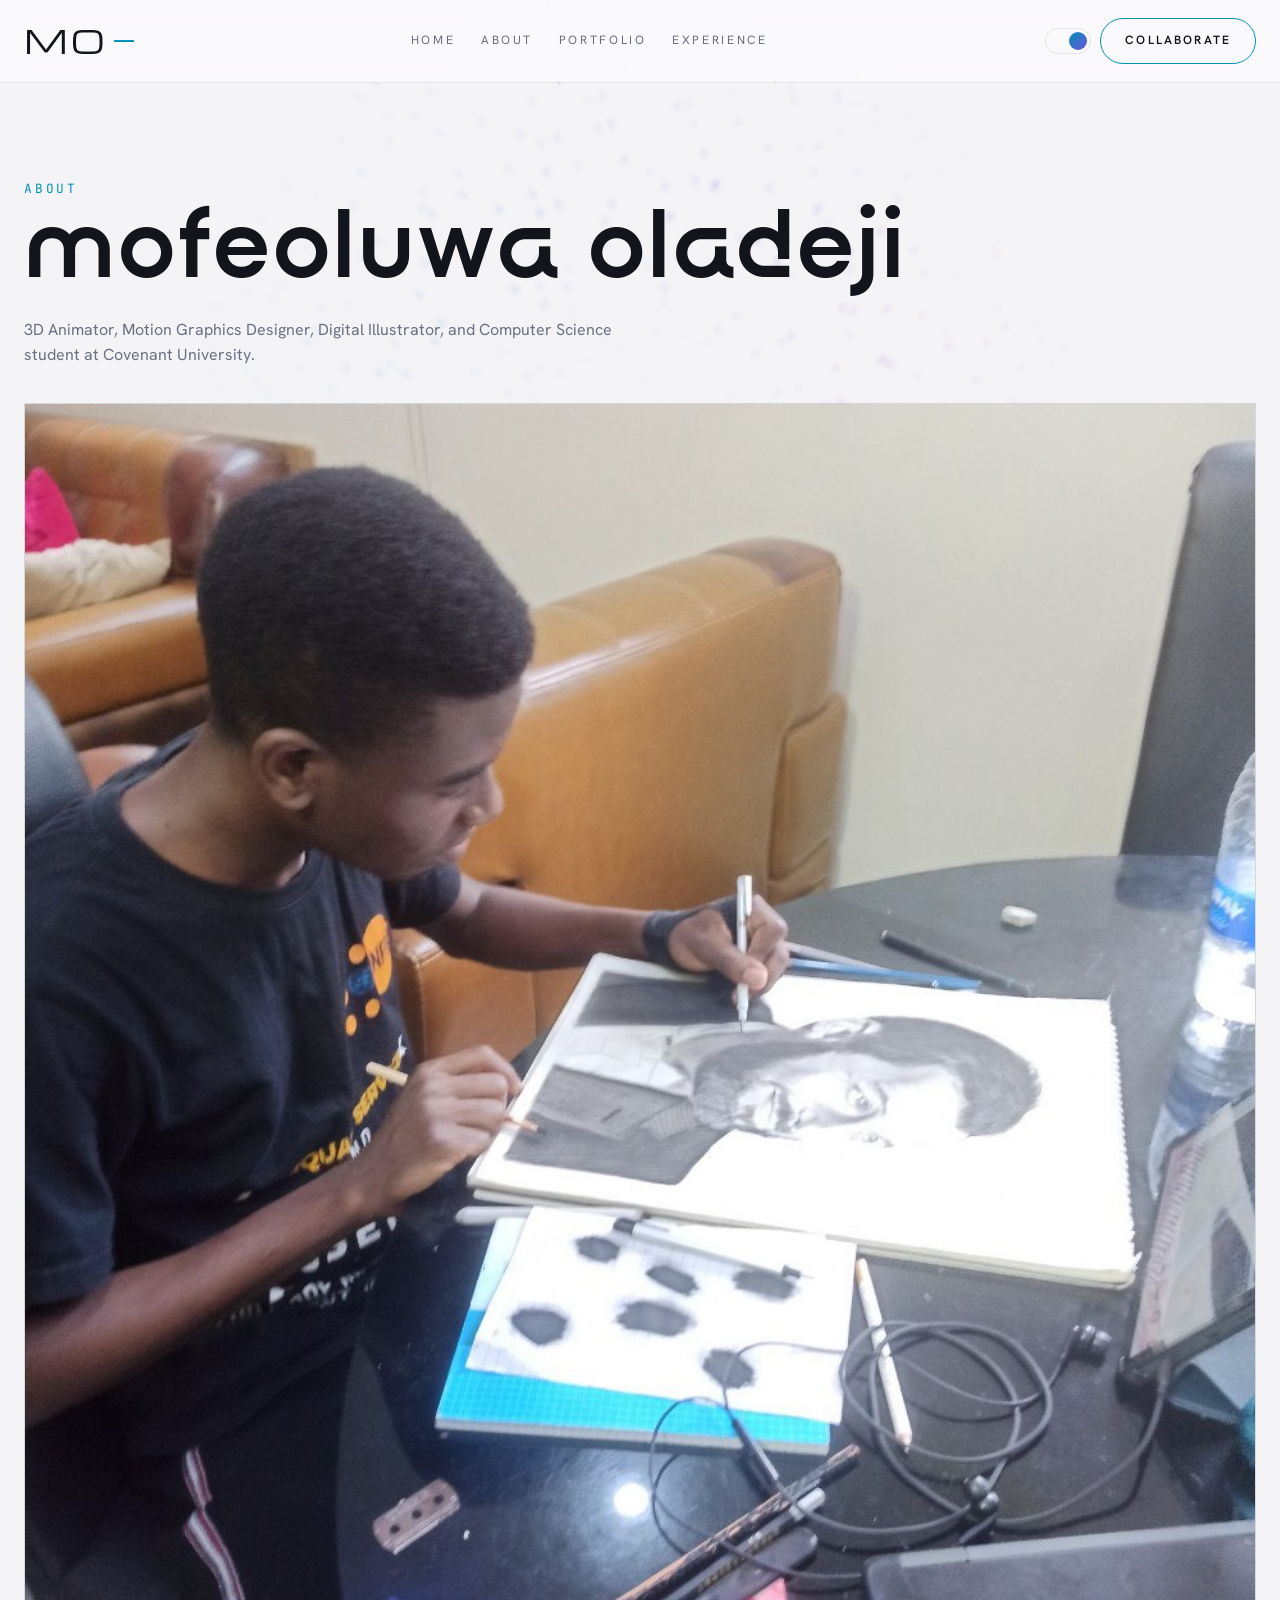
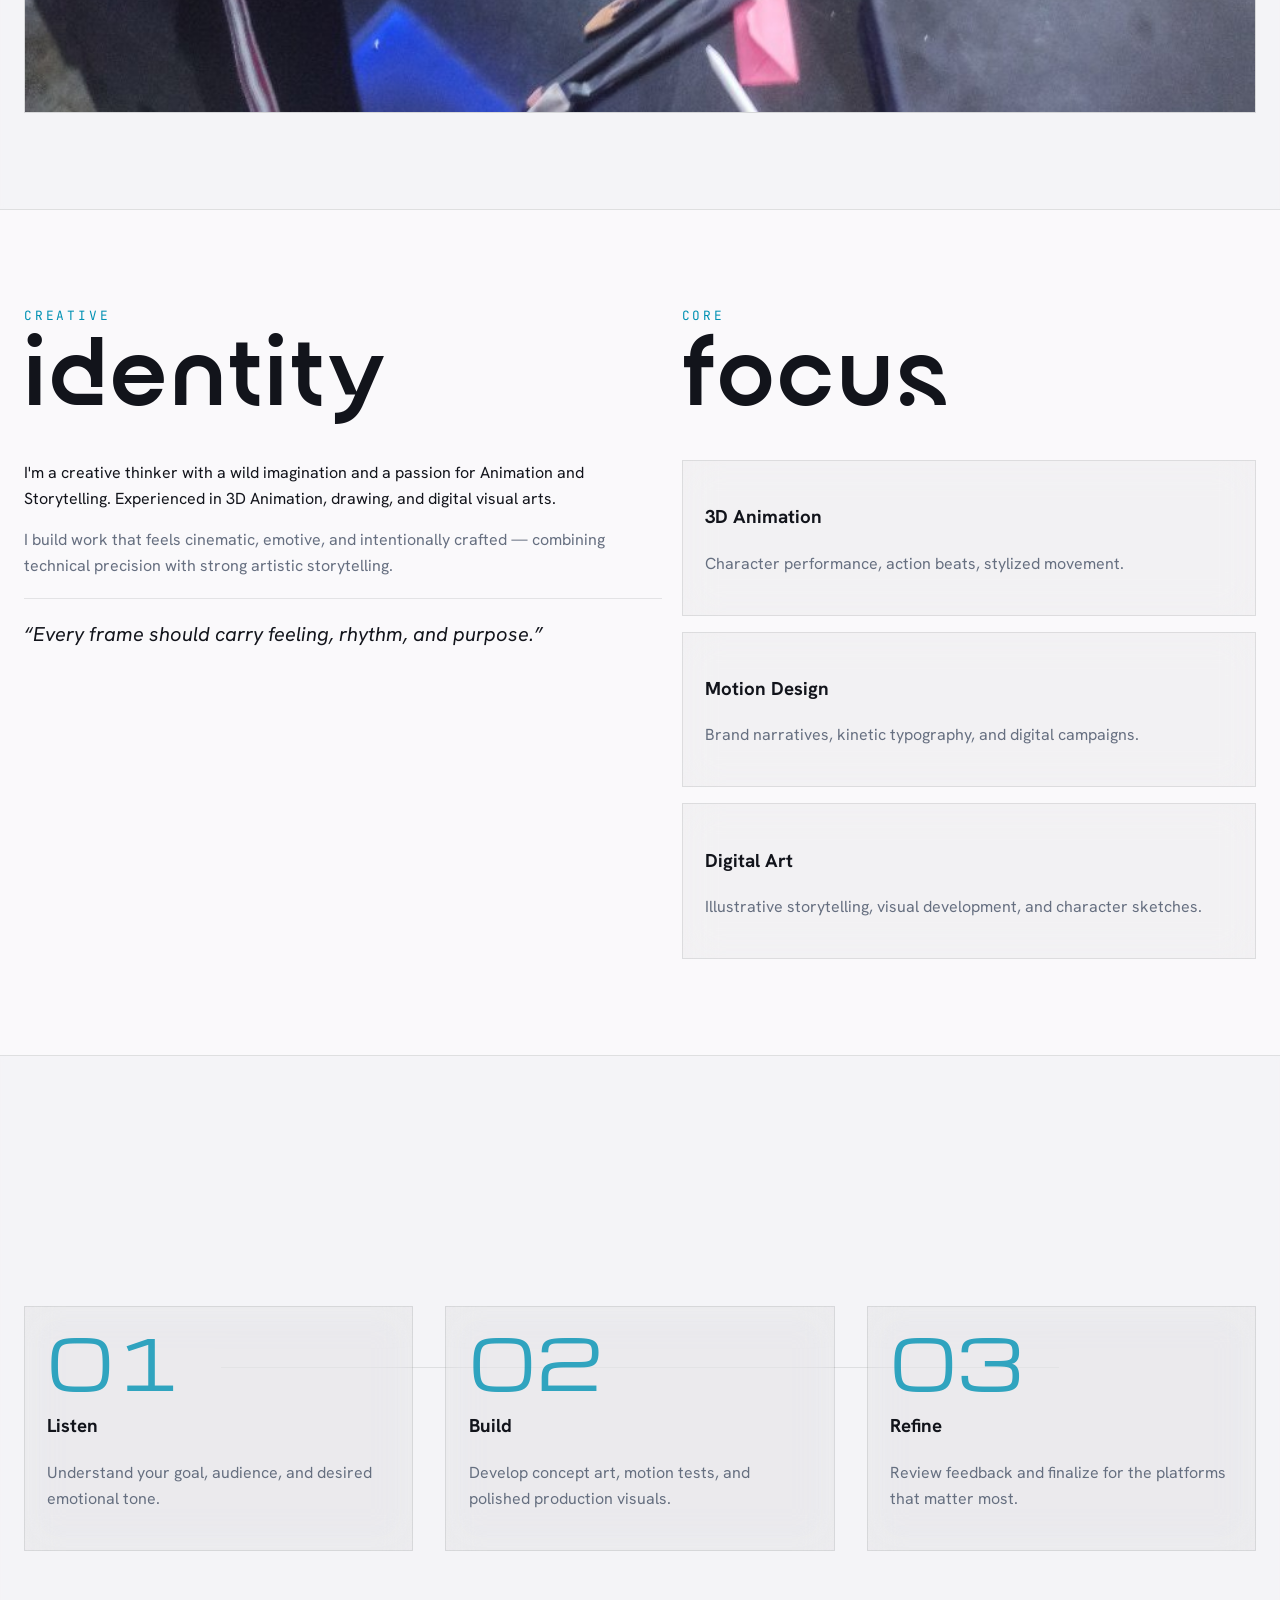
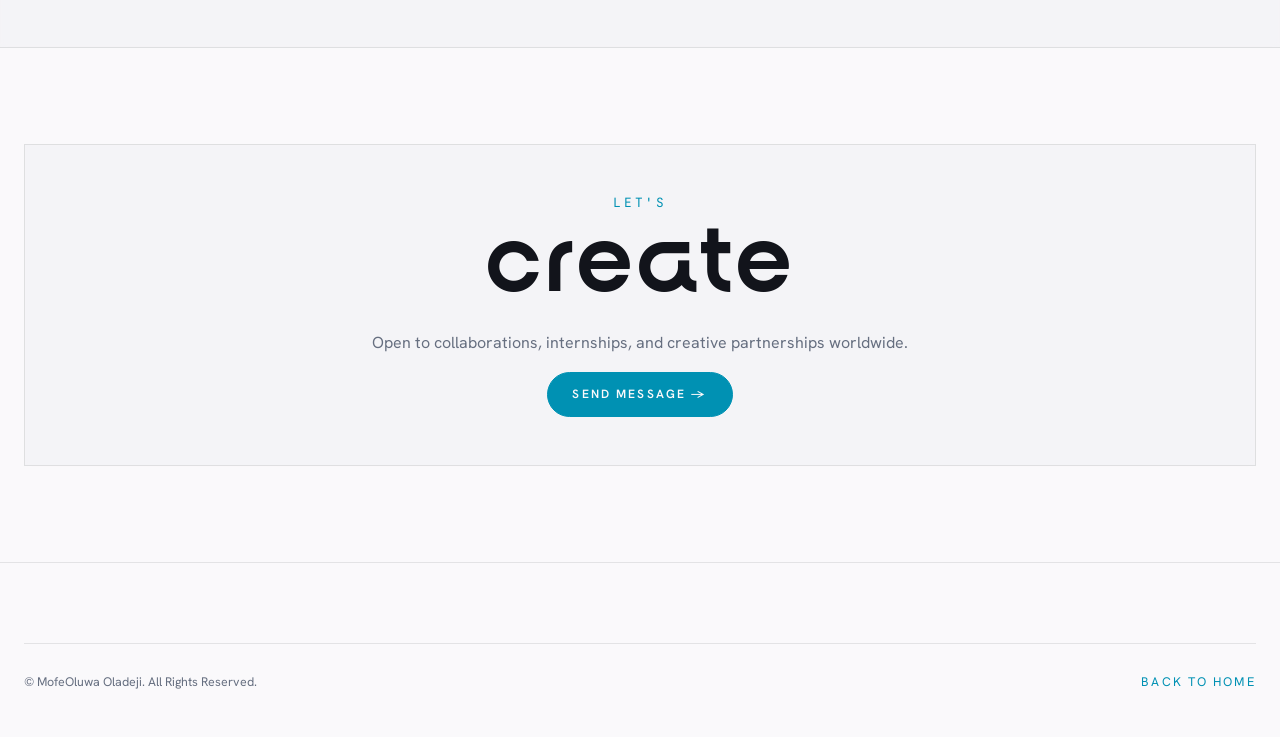
==== commit 1d151389: "Remove the sound feature entirely" ====
--- a/about.html
+++ b/about.html
@@ -95,10 +95,6 @@
         <a class="nav-link" href="experience.html?id=tedx-gwarimpa">Experience</a>
       </nav>
       <div class="header-tools">
-        <button id="sound-toggle" class="sound-toggle" aria-pressed="true" aria-label="Toggle interface sound">
-          <svg class="icon-on" viewBox="0 0 24 24" fill="none" stroke="currentColor" stroke-width="1.8" stroke-linecap="round" stroke-linejoin="round"><path d="M4 9v6h4l5 4V5L8 9H4z"/><path d="M17.5 8.5a5 5 0 0 1 0 7"/></svg>
-          <svg class="icon-off" viewBox="0 0 24 24" fill="none" stroke="currentColor" stroke-width="1.8" stroke-linecap="round" stroke-linejoin="round"><path d="M4 9v6h4l5 4V5L8 9H4z"/><path d="M18 9l5 6M23 9l-5 6"/></svg>
-        </button>
         <button id="theme-switch" class="theme-switch" role="switch" aria-checked="false" aria-label="Toggle light and dark mode">
           <span class="theme-switch-thumb"></span>
         </button>
--- a/styles.css
+++ b/styles.css
@@ -647,7 +647,10 @@
 }
 
 .skill-card {
+  display: block;
   padding: 1.4rem;
+  color: inherit;
+  text-decoration: none;
   transition: transform 0.3s ease, border-color 0.3s ease, box-shadow 0.3s ease;
 }
 
@@ -1256,39 +1259,6 @@
 
 .theme-switch.is-light .theme-switch-thumb {
   transform: translateX(20px);
-}
-
-.sound-toggle {
-  width: 44px;
-  height: 44px;
-  border-radius: 999px;
-  border: 1px solid var(--border);
-  background: transparent;
-  color: var(--white);
-  display: grid;
-  place-items: center;
-  transition: border-color 0.3s ease, transform 0.3s cubic-bezier(0.16, 1, 0.3, 1);
-}
-
-.sound-toggle:hover {
-  border-color: var(--accent);
-}
-
-.sound-toggle svg {
-  width: 18px;
-  height: 18px;
-}
-
-.sound-toggle .icon-off {
-  display: none;
-}
-
-.sound-toggle.is-muted .icon-on {
-  display: none;
-}
-
-.sound-toggle.is-muted .icon-off {
-  display: block;
 }
 
 .header-tools {
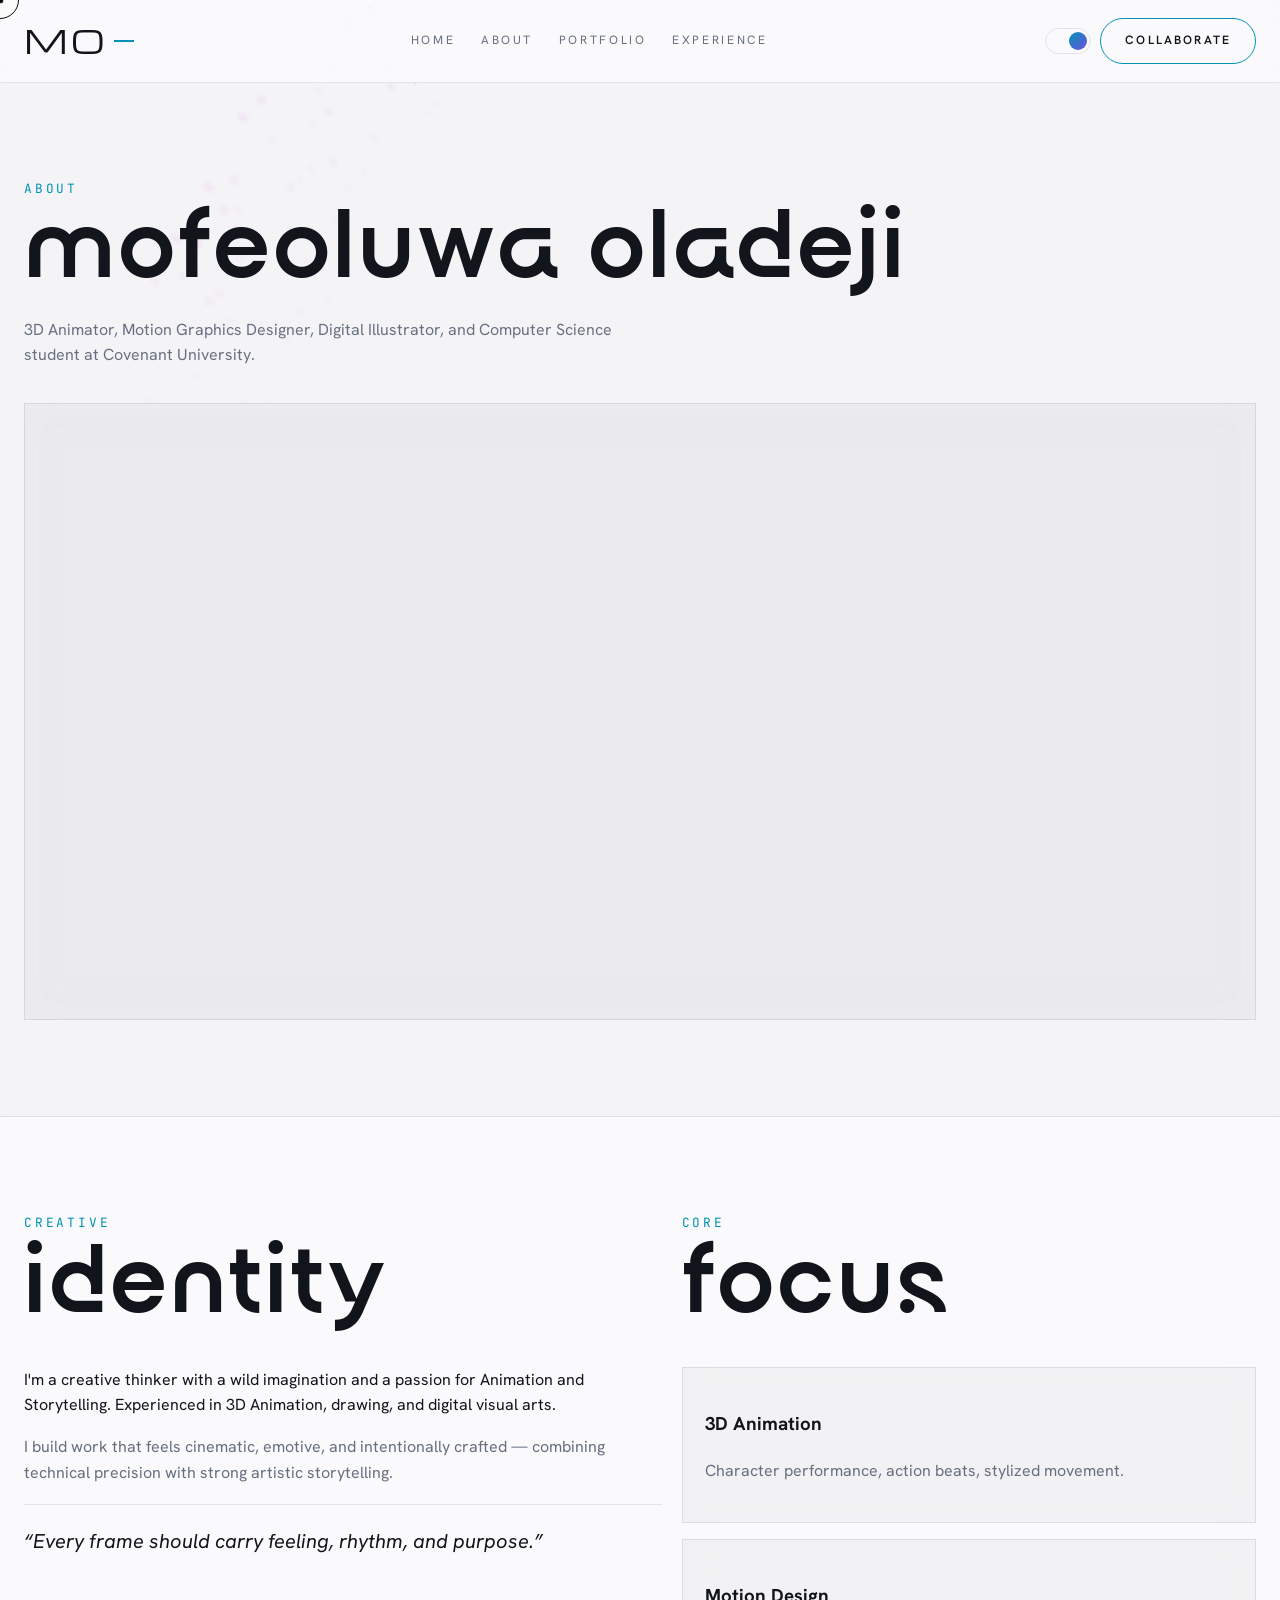
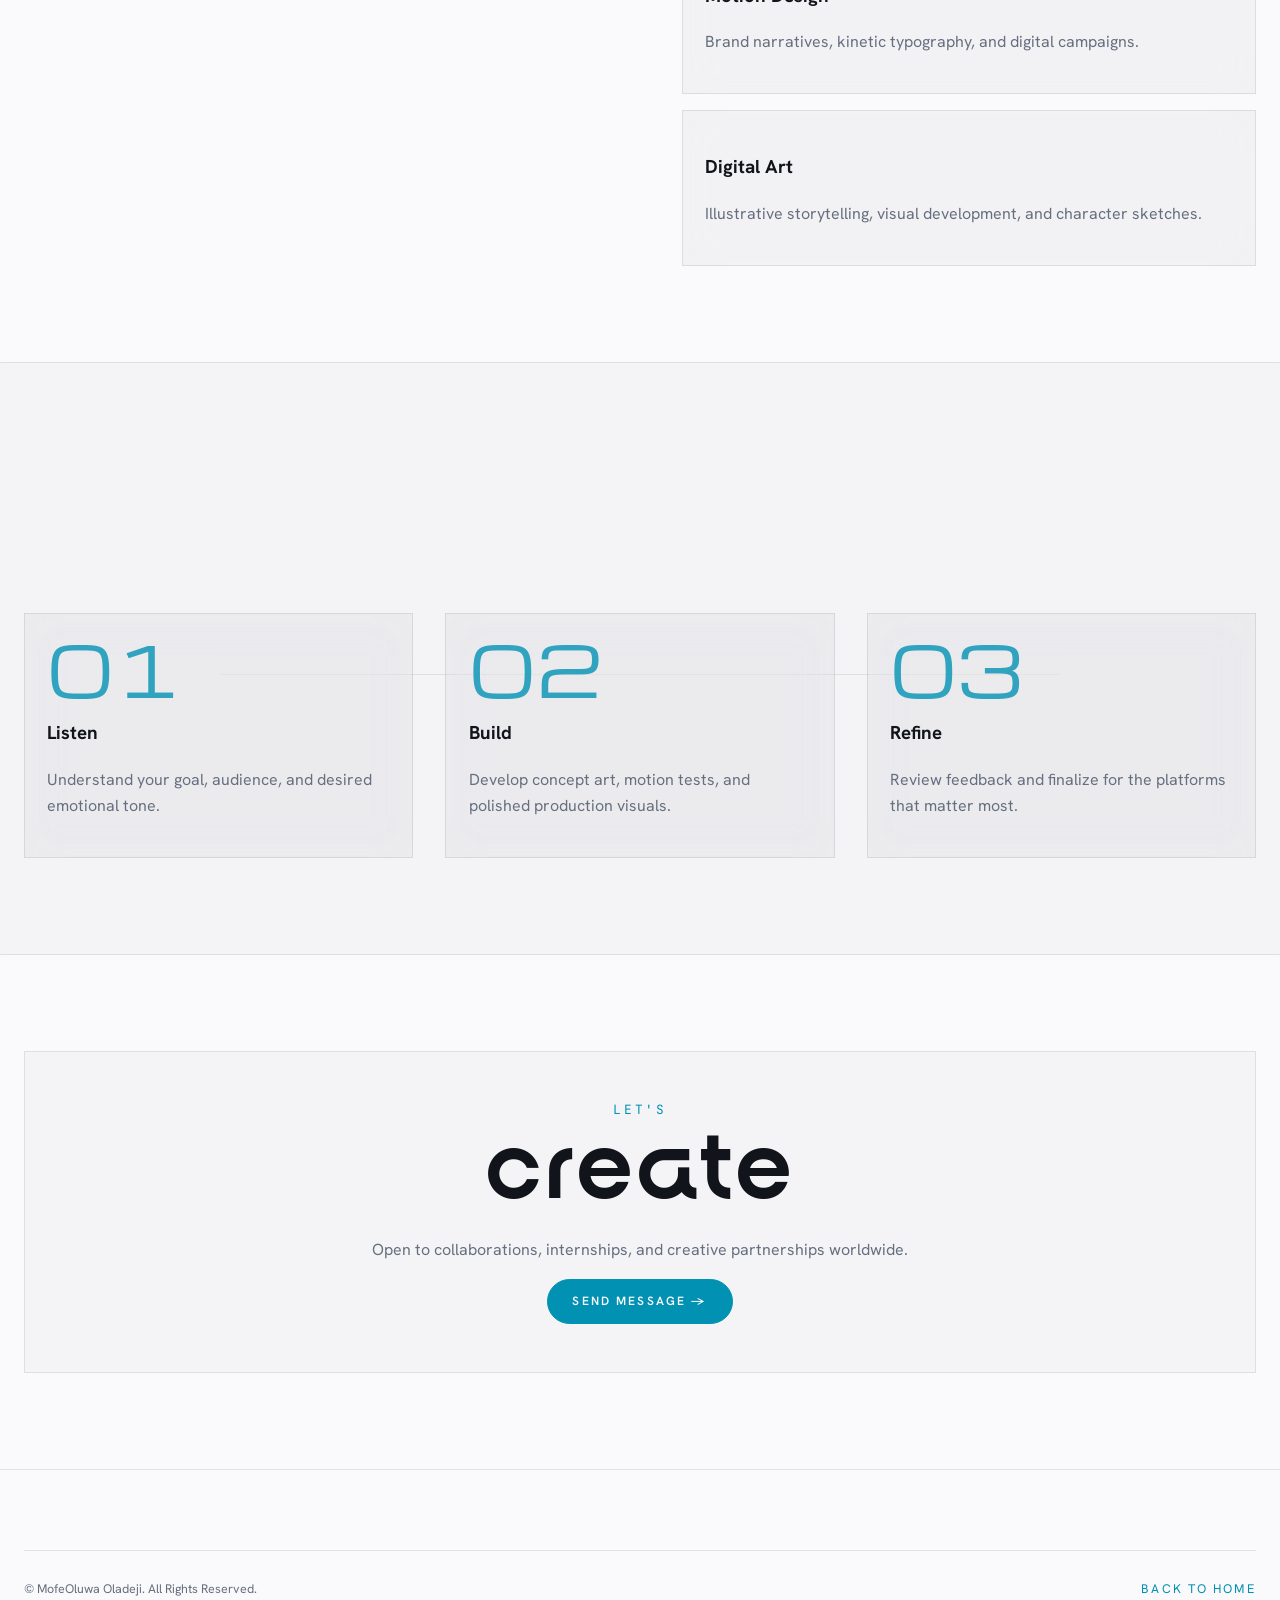
==== commit f517f2c3: "Replace About hero image with a background video" ====
--- a/about.html
+++ b/about.html
@@ -120,7 +120,7 @@
         <p class="section-kicker">3D Animator, Motion Graphics Designer, Digital Illustrator, and Computer Science student at Covenant University.</p>
       </div>
       <div class="container detail-visual reveal" data-animate>
-        <img src="img/at-work.jpg" alt="MofeOluwa at work" style="width:100%;height:100%;object-fit:cover;" />
+        <video src="img/about-hero.mp4" autoplay muted loop playsinline preload="auto" style="width:100%;height:100%;object-fit:cover;"></video>
       </div>
     </section>
 
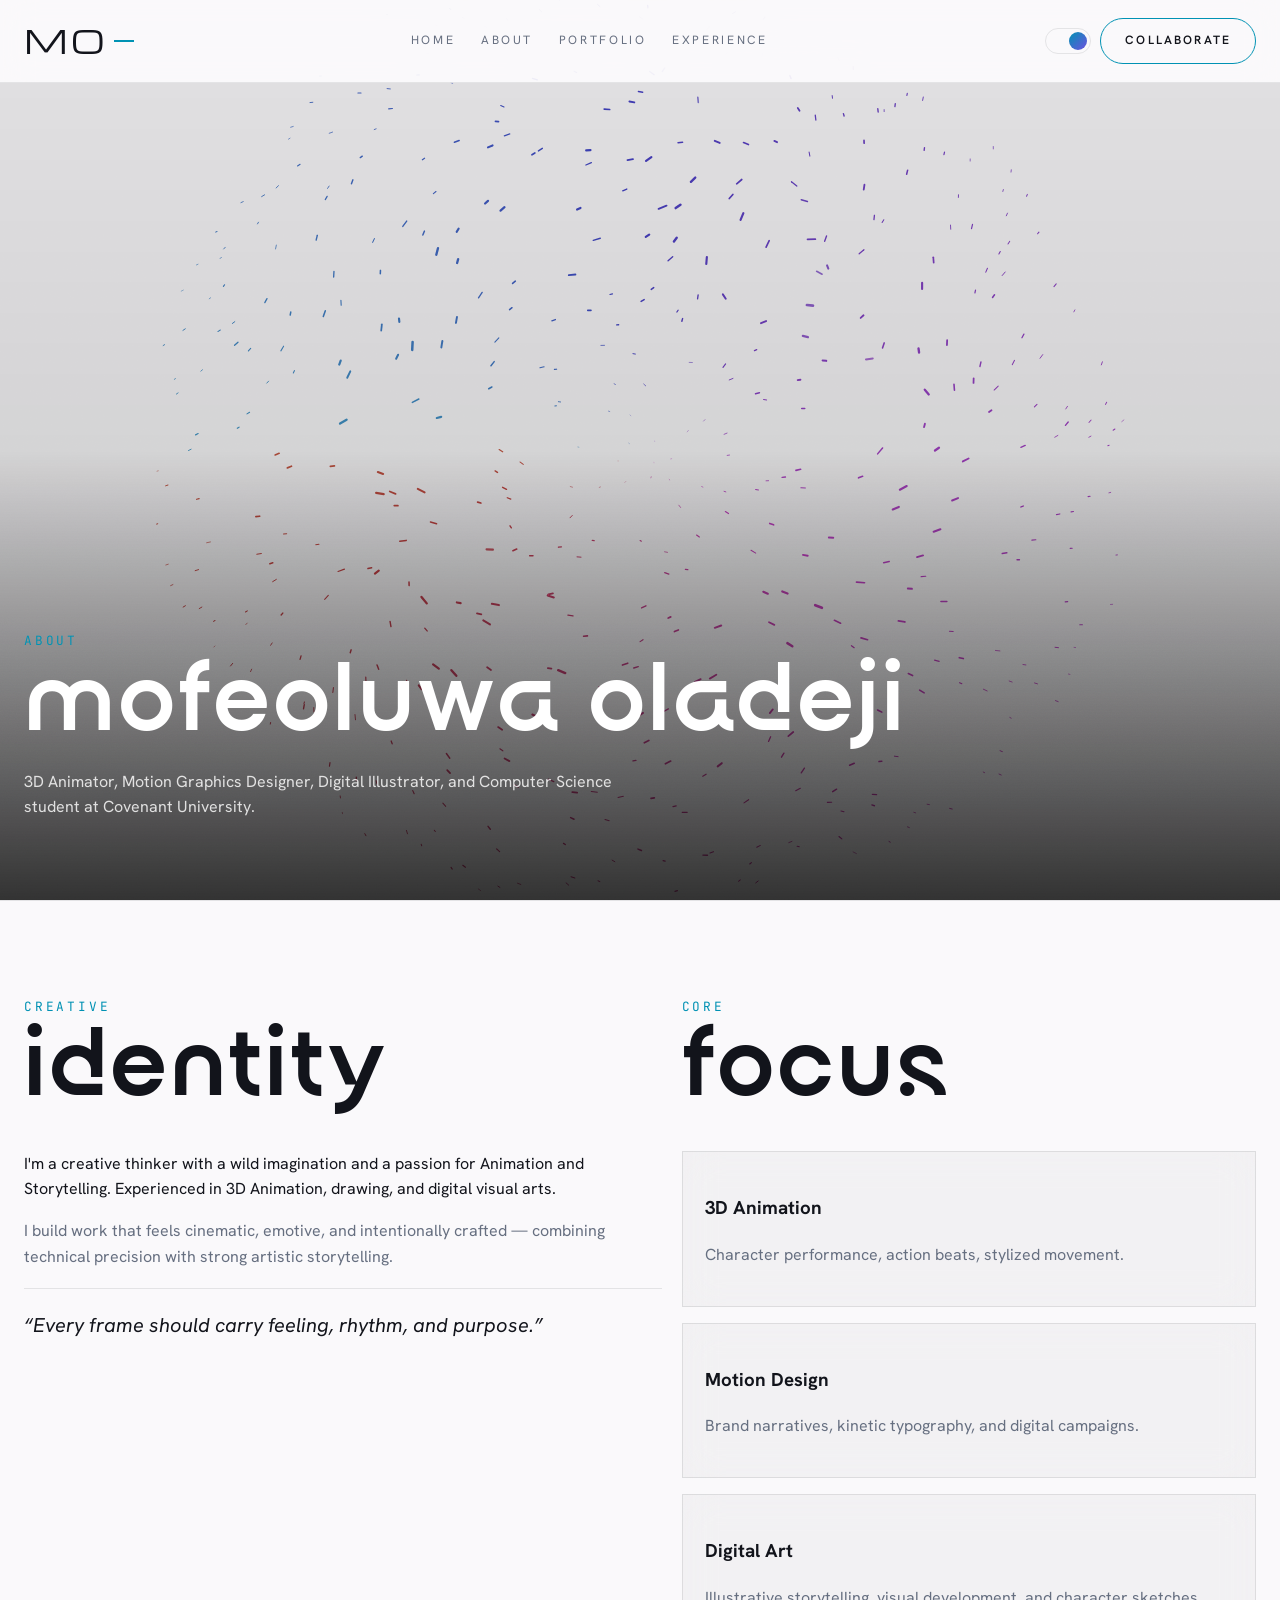
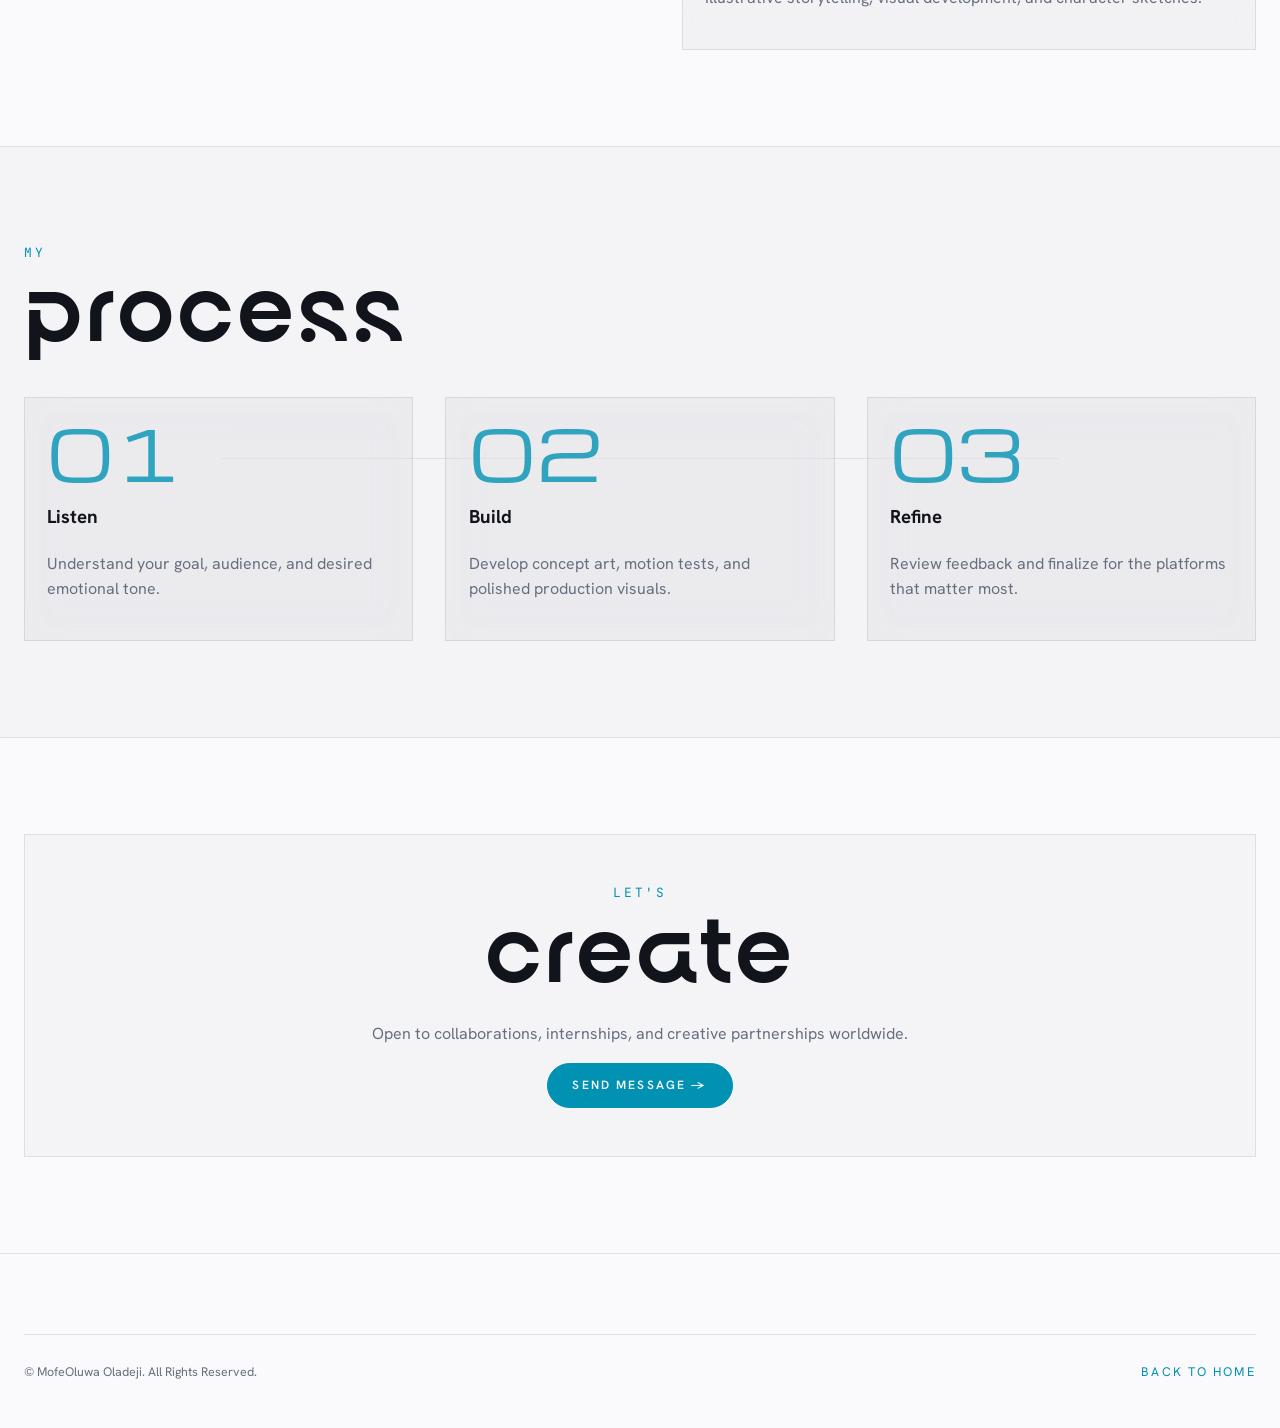
==== commit b2ede5e3: "Make the About hero video a true full-bleed background" ====
--- a/about.html
+++ b/about.html
@@ -113,14 +113,13 @@
   </div>
 
   <main>
-    <section class="section detail-hero">
-      <div class="container reveal" data-animate>
+    <section class="about-hero">
+      <video class="about-hero-video" src="img/about-hero.mp4" autoplay muted loop playsinline preload="auto"></video>
+      <div class="about-hero-scrim" aria-hidden="true"></div>
+      <div class="container about-hero-inner reveal" data-animate>
         <span class="section-label">About</span>
         <h1 class="section-title">MofeOluwa Oladeji</h1>
         <p class="section-kicker">3D Animator, Motion Graphics Designer, Digital Illustrator, and Computer Science student at Covenant University.</p>
-      </div>
-      <div class="container detail-visual reveal" data-animate>
-        <video src="img/about-hero.mp4" autoplay muted loop playsinline preload="auto" style="width:100%;height:100%;object-fit:cover;"></video>
       </div>
     </section>
 
--- a/styles.css
+++ b/styles.css
@@ -1355,6 +1355,62 @@
   -webkit-backdrop-filter: blur(18px);
 }
 
+/* Full-bleed video hero (About page): the clip fills the entire section
+   edge-to-edge as a background layer, with a bottom-weighted scrim so the
+   overlaid heading stays legible regardless of what's playing under it -
+   text color is pinned to white here rather than following the site's
+   light/dark theme tokens, since it has to read over live video either way. */
+.about-hero {
+  position: relative;
+  min-height: calc(100vh - var(--nav-height));
+  display: flex;
+  align-items: flex-end;
+  overflow: hidden;
+  border-bottom: 1px solid var(--border);
+}
+
+.about-hero-video {
+  position: absolute;
+  inset: 0;
+  width: 100%;
+  height: 100%;
+  object-fit: cover;
+  z-index: 0;
+}
+
+.about-hero-scrim {
+  position: absolute;
+  inset: 0;
+  background: linear-gradient(180deg, rgba(0, 0, 0, 0.1) 0%, rgba(0, 0, 0, 0.15) 45%, rgba(0, 0, 0, 0.8) 100%);
+  z-index: 1;
+}
+
+.about-hero-inner {
+  position: relative;
+  z-index: 2;
+  padding: 4rem 0;
+}
+
+.about-hero-inner .section-title {
+  color: #fff;
+}
+
+.about-hero-inner .section-kicker {
+  color: rgba(255, 255, 255, 0.82);
+}
+
+@supports (height: 100svh) {
+  .about-hero {
+    min-height: calc(100svh - var(--nav-height));
+  }
+
+  @media (max-width: 768px) {
+    .about-hero {
+      min-height: calc(100svh - var(--nav-height-mobile));
+    }
+  }
+}
+
 .detail-media {
   display: block;
   width: 100%;
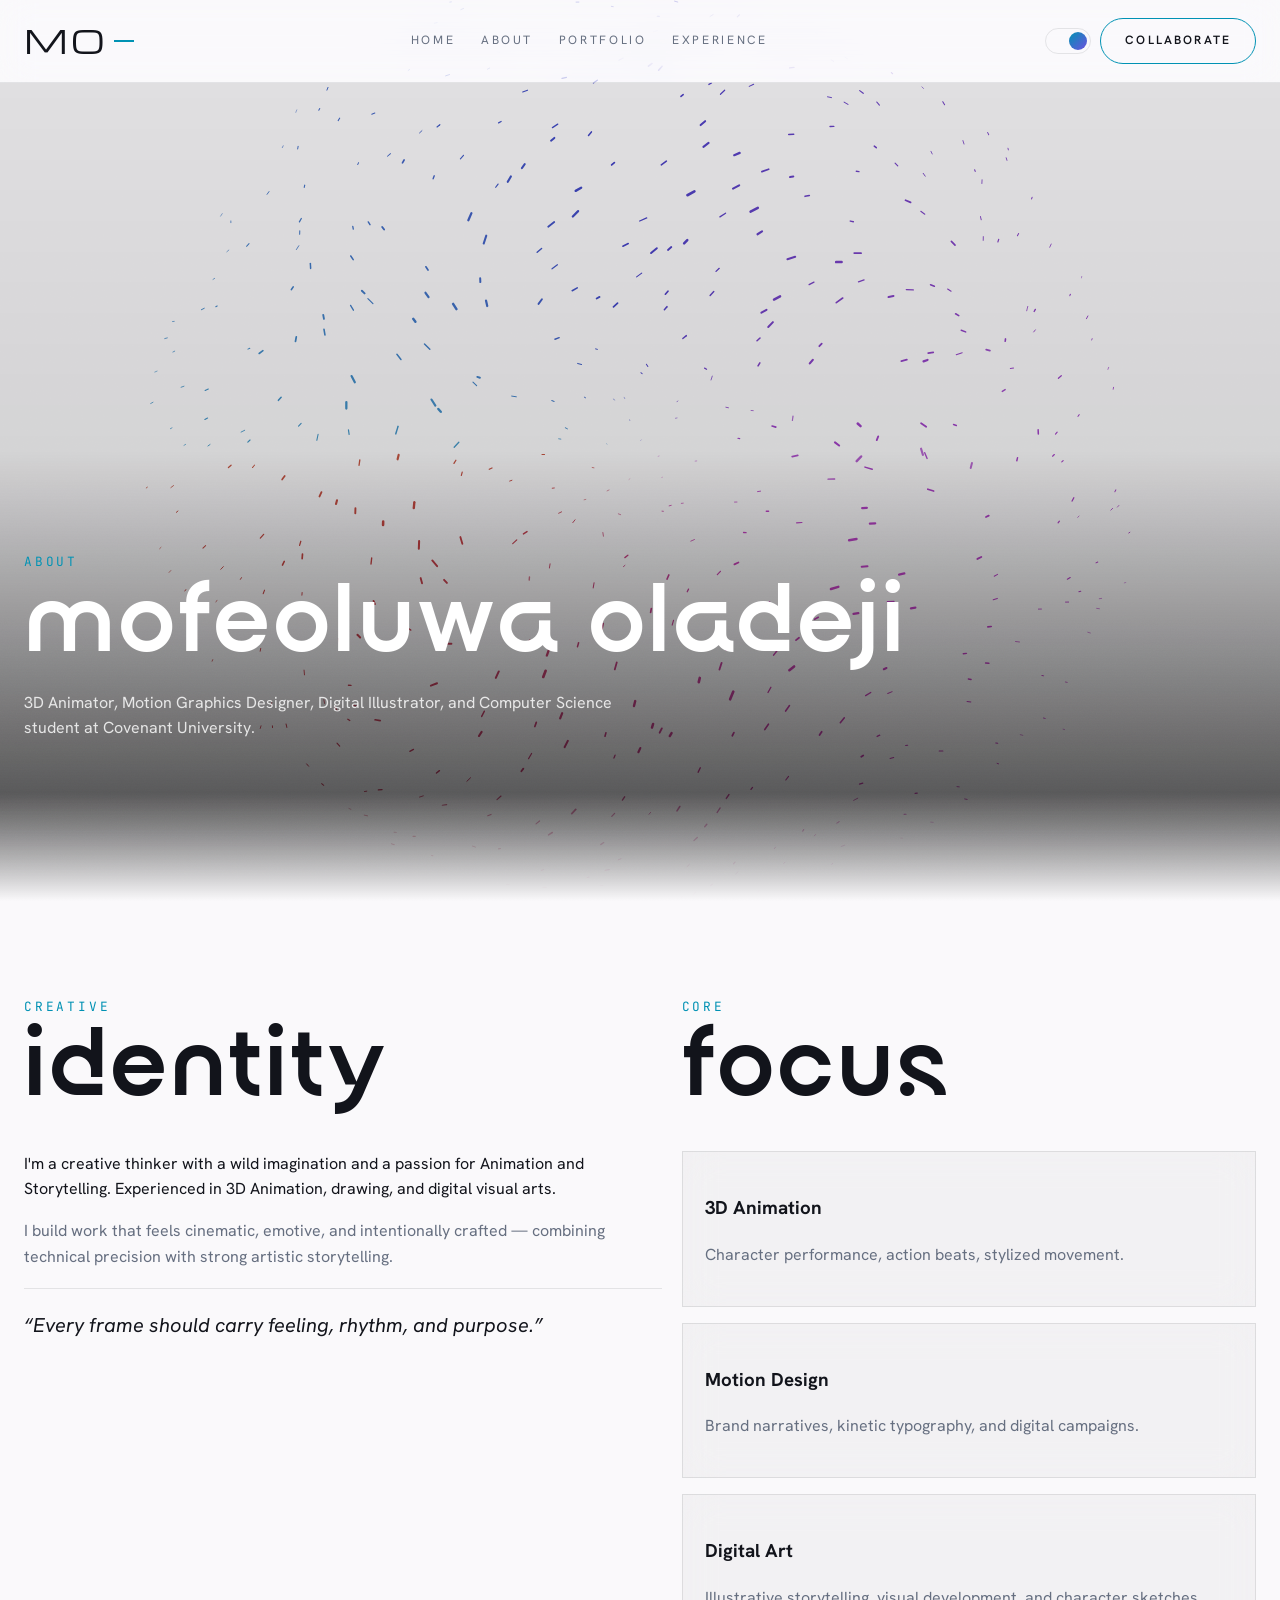
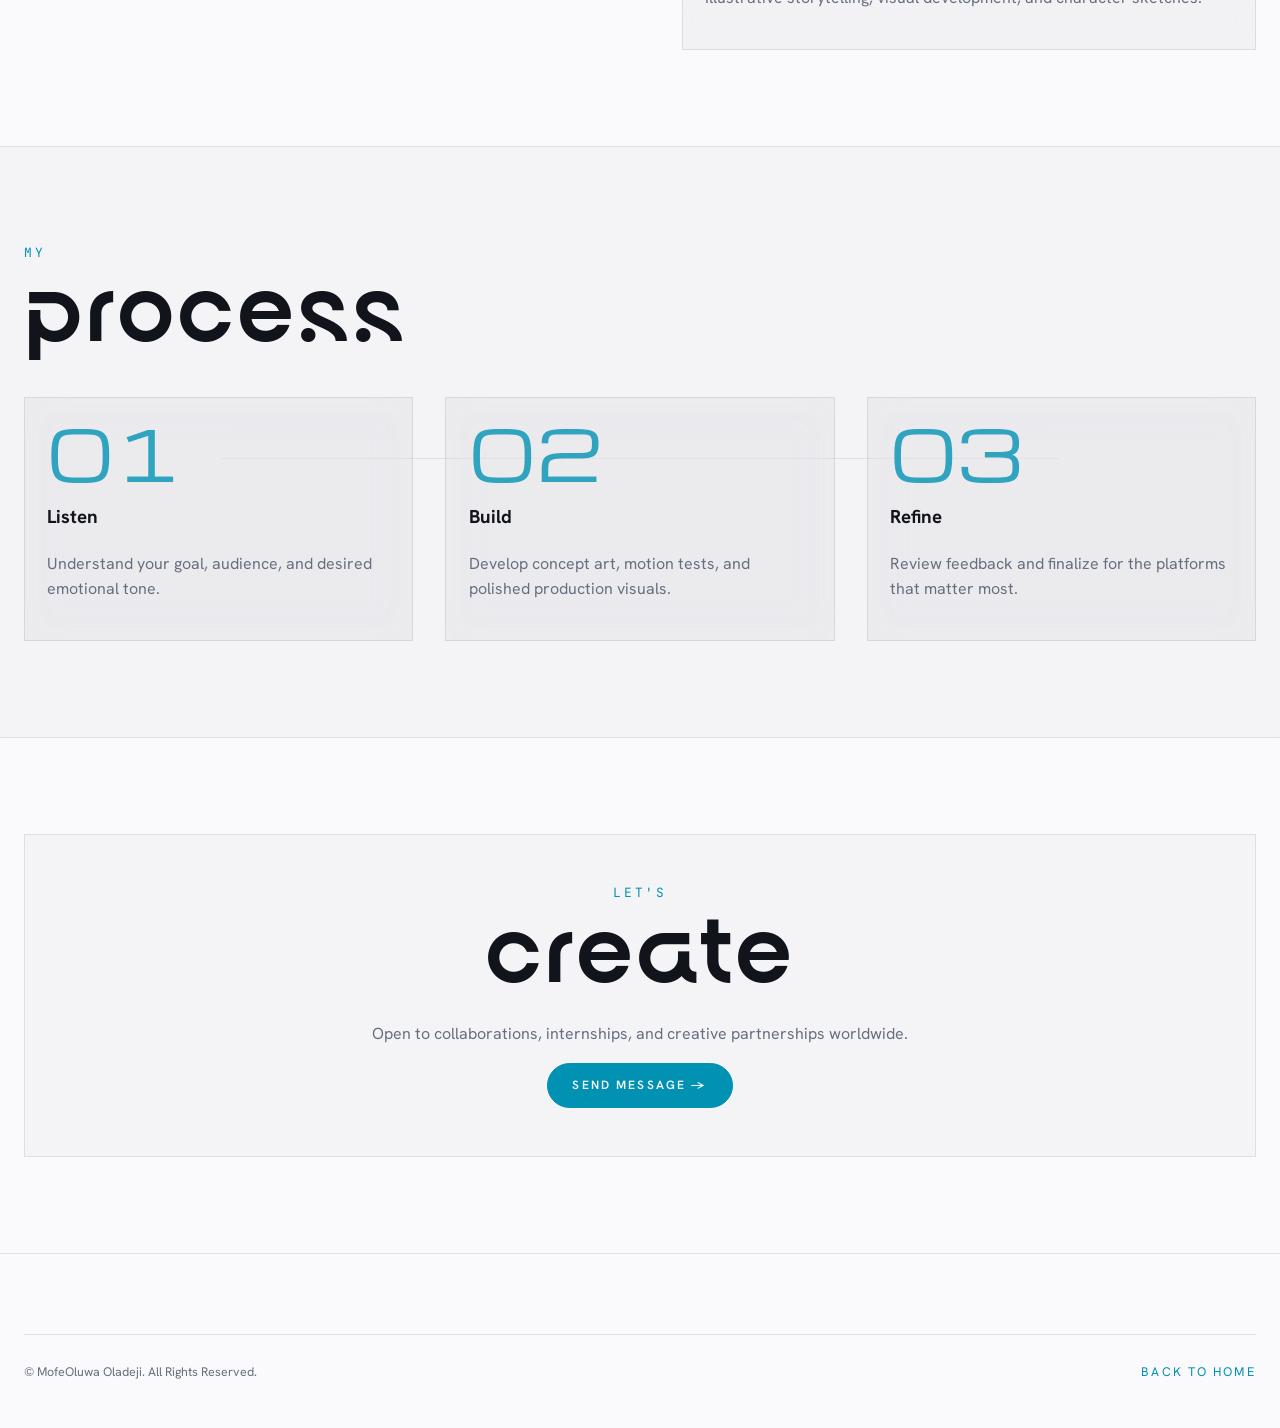
==== commit f63de255: "Blend the hero videos into the page instead of ending in a hard edge" ====
--- a/about.html
+++ b/about.html
@@ -116,6 +116,7 @@
     <section class="about-hero">
       <video class="about-hero-video" src="img/about-hero.mp4" autoplay muted loop playsinline preload="auto"></video>
       <div class="about-hero-scrim" aria-hidden="true"></div>
+      <div class="about-hero-fade" aria-hidden="true"></div>
       <div class="container about-hero-inner reveal" data-animate>
         <span class="section-label">About</span>
         <h1 class="section-title">MofeOluwa Oladeji</h1>
--- a/styles.css
+++ b/styles.css
@@ -12,7 +12,7 @@
   --accent-glow: rgba(0, 145, 179, 0.14);
   --signal: #6c4fe0;
   --danger: #d1435c;
-  --header-bg: rgba(250, 249, 251, 0.82);
+  --header-bg: rgba(250, 249, 251, 0.35);
   --overlay-bg: rgba(250, 249, 251, 0.97);
   --white: #12141b;
   --nav-height: 82px;
@@ -31,7 +31,7 @@
   --accent-glow: rgba(79, 216, 255, 0.18);
   --signal: #8b6bff;
   --danger: #ff8f8f;
-  --header-bg: rgba(5, 5, 5, 0.82);
+  --header-bg: rgba(5, 5, 5, 0.35);
   --overlay-bg: rgba(5, 5, 5, 0.97);
   --white: #ffffff;
 }
@@ -48,7 +48,7 @@
   --accent-glow: rgba(0, 145, 179, 0.14);
   --signal: #6c4fe0;
   --danger: #d1435c;
-  --header-bg: rgba(250, 249, 251, 0.82);
+  --header-bg: rgba(250, 249, 251, 0.35);
   --overlay-bg: rgba(250, 249, 251, 0.97);
   --white: #12141b;
 }
@@ -1359,14 +1359,17 @@
    edge-to-edge as a background layer, with a bottom-weighted scrim so the
    overlaid heading stays legible regardless of what's playing under it -
    text color is pinned to white here rather than following the site's
-   light/dark theme tokens, since it has to read over live video either way. */
+   light/dark theme tokens, since it has to read over live video either way.
+   No border at the seam - a second fade layer dissolves the last stretch
+   of footage into var(--bg), the same flat color the next section already
+   sits on, so the video blends into the page rather than ending in a
+   visible edge, in either theme. */
 .about-hero {
   position: relative;
   min-height: calc(100vh - var(--nav-height));
   display: flex;
   align-items: flex-end;
   overflow: hidden;
-  border-bottom: 1px solid var(--border);
 }
 
 .about-hero-video {
@@ -1385,10 +1388,24 @@
   z-index: 1;
 }
 
+/* Sits above the scrim and only occupies a short band at the very bottom
+   (well clear of the overlaid text, see .about-hero-inner's padding-bottom)
+   so it reads as the footage dissolving into the page, not a fade over
+   the heading. */
+.about-hero-fade {
+  position: absolute;
+  left: 0;
+  right: 0;
+  bottom: 0;
+  height: clamp(70px, 12vh, 140px);
+  background: linear-gradient(180deg, transparent 0%, var(--bg) 100%);
+  z-index: 1;
+}
+
 .about-hero-inner {
   position: relative;
   z-index: 2;
-  padding: 4rem 0;
+  padding: 4rem 0 clamp(6rem, 16vh, 9rem);
 }
 
 .about-hero-inner .section-title {
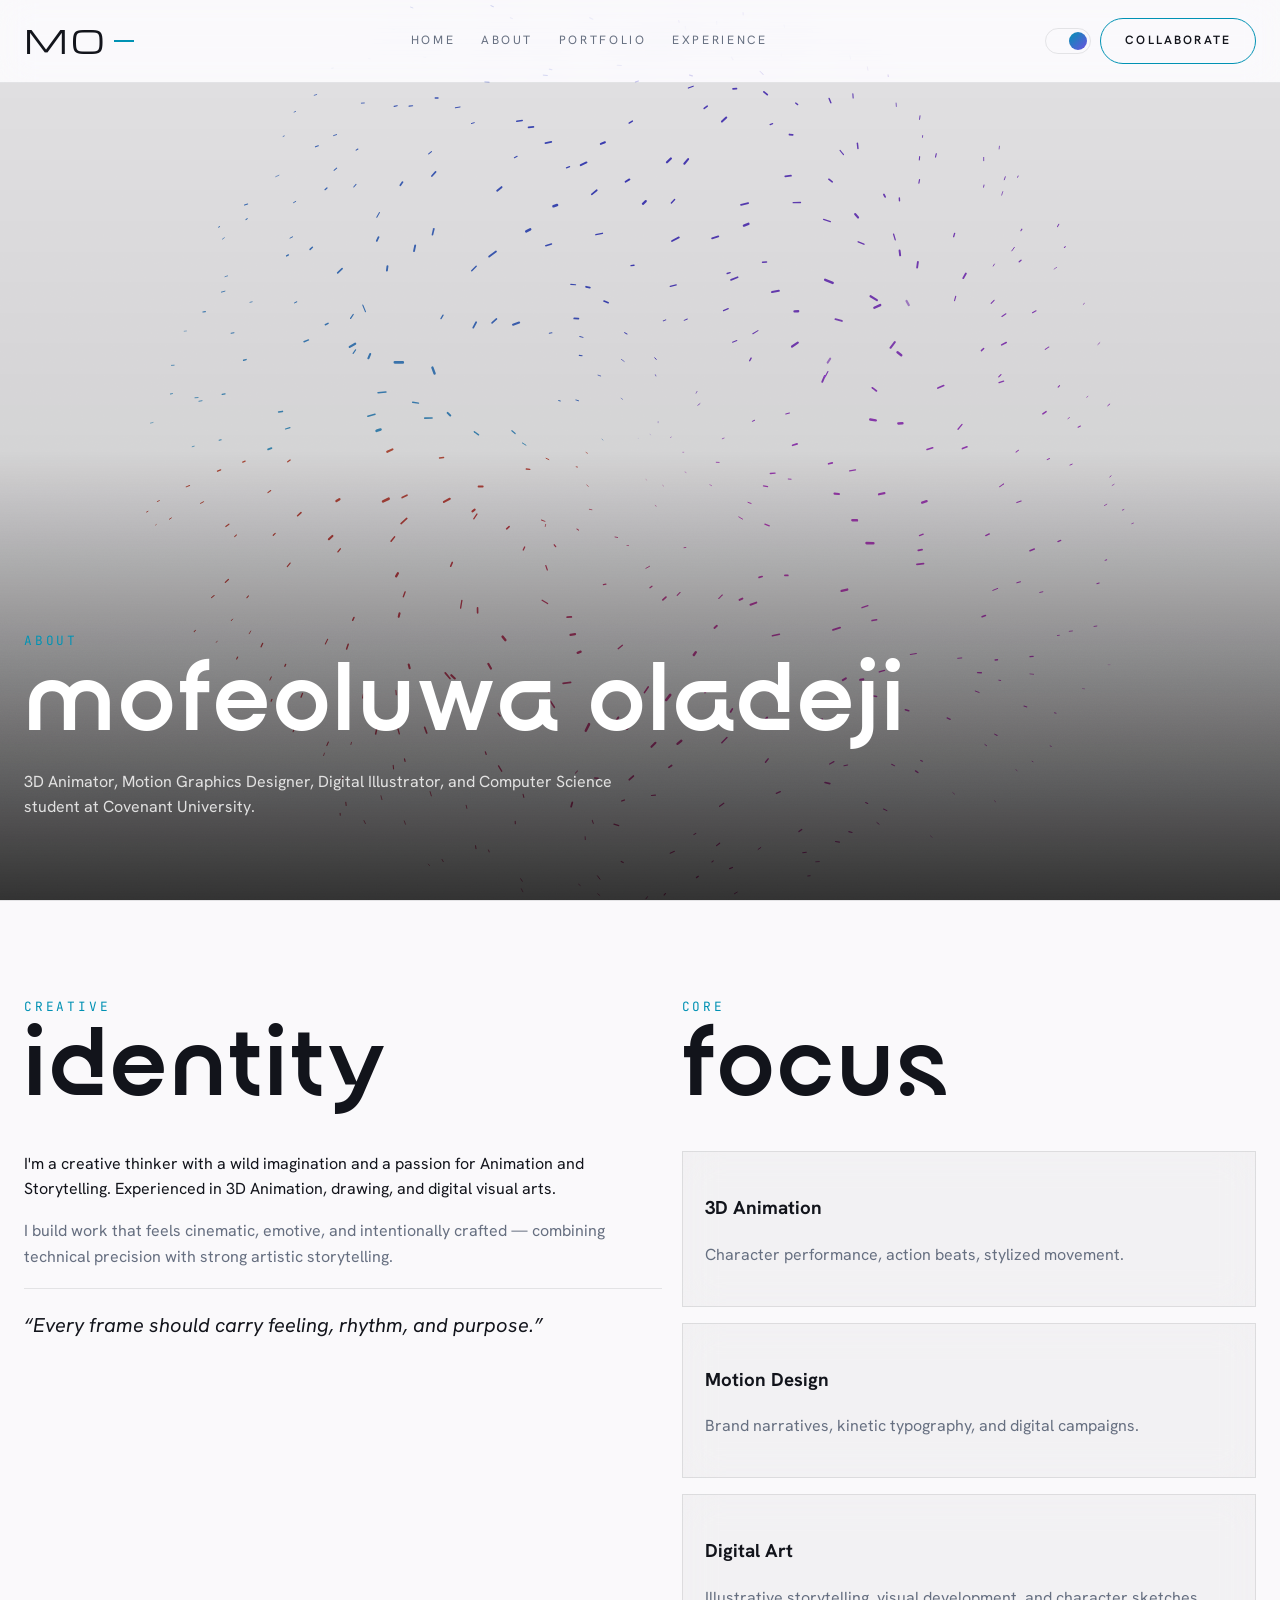
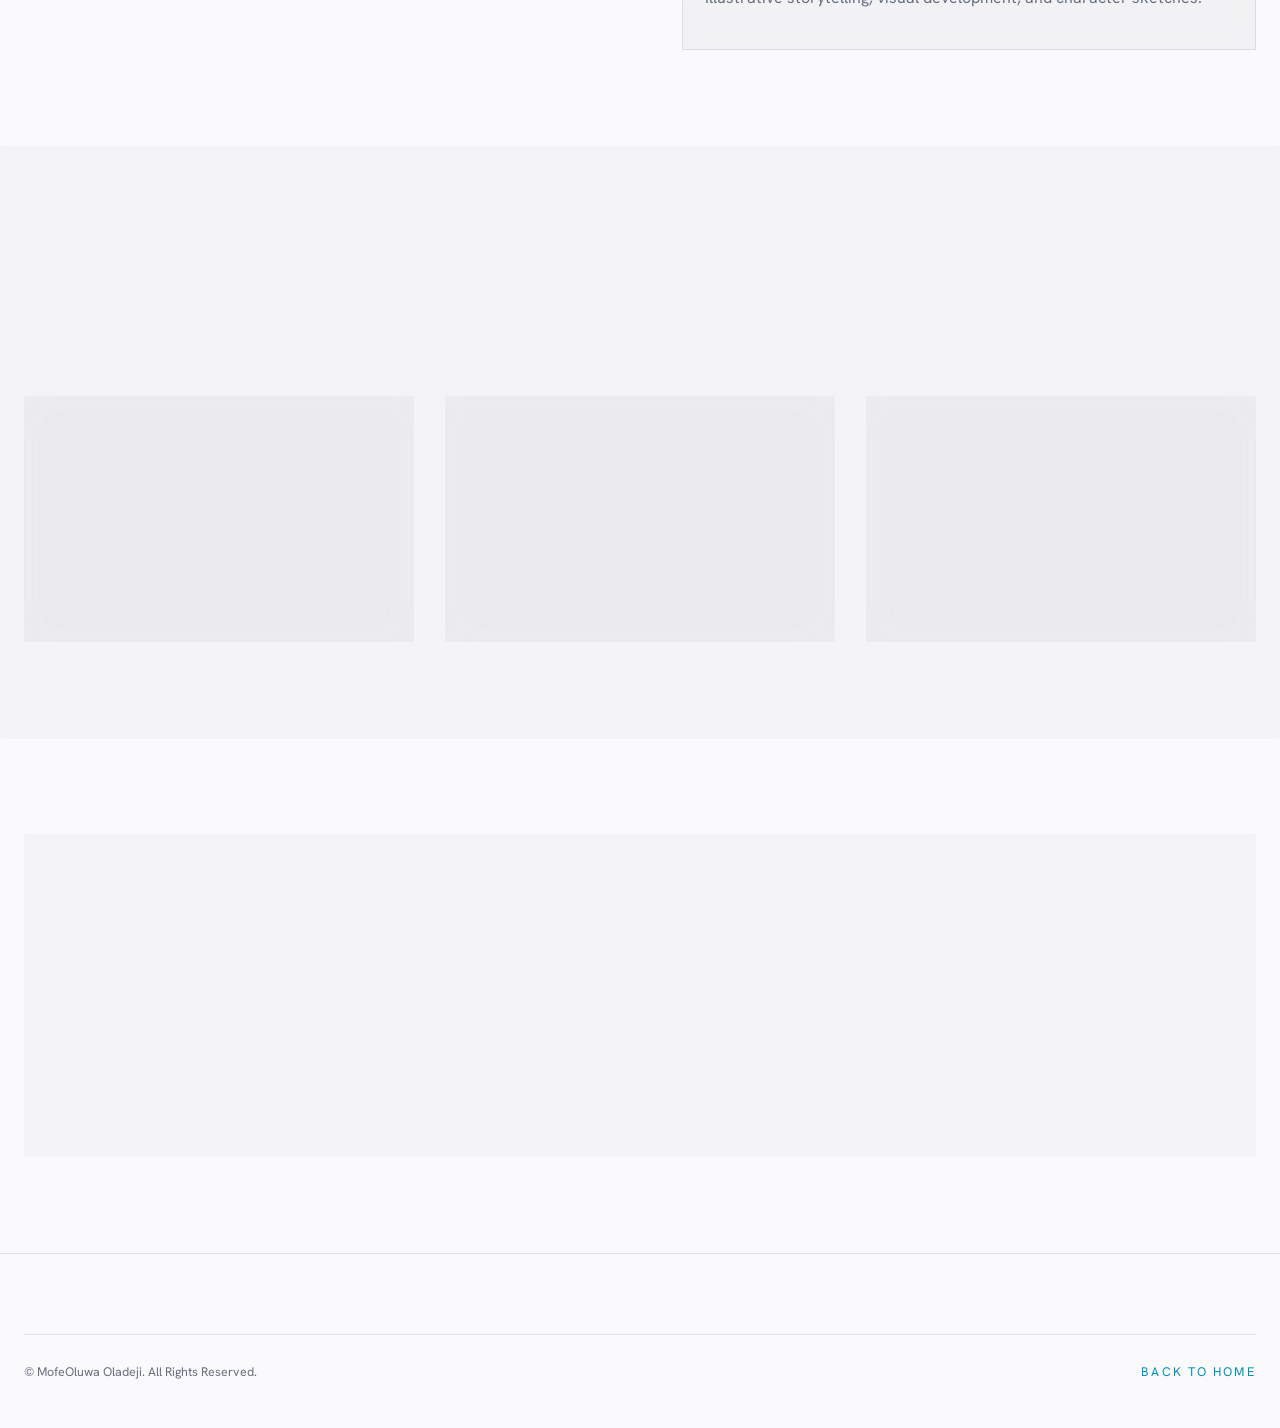
==== commit 4b49ba56: "Revert "Blend the hero videos into the page instead of ending in a hard edge"" ====
--- a/about.html
+++ b/about.html
@@ -116,7 +116,6 @@
     <section class="about-hero">
       <video class="about-hero-video" src="img/about-hero.mp4" autoplay muted loop playsinline preload="auto"></video>
       <div class="about-hero-scrim" aria-hidden="true"></div>
-      <div class="about-hero-fade" aria-hidden="true"></div>
       <div class="container about-hero-inner reveal" data-animate>
         <span class="section-label">About</span>
         <h1 class="section-title">MofeOluwa Oladeji</h1>
--- a/styles.css
+++ b/styles.css
@@ -1359,17 +1359,14 @@
    edge-to-edge as a background layer, with a bottom-weighted scrim so the
    overlaid heading stays legible regardless of what's playing under it -
    text color is pinned to white here rather than following the site's
-   light/dark theme tokens, since it has to read over live video either way.
-   No border at the seam - a second fade layer dissolves the last stretch
-   of footage into var(--bg), the same flat color the next section already
-   sits on, so the video blends into the page rather than ending in a
-   visible edge, in either theme. */
+   light/dark theme tokens, since it has to read over live video either way. */
 .about-hero {
   position: relative;
   min-height: calc(100vh - var(--nav-height));
   display: flex;
   align-items: flex-end;
   overflow: hidden;
+  border-bottom: 1px solid var(--border);
 }
 
 .about-hero-video {
@@ -1388,24 +1385,10 @@
   z-index: 1;
 }
 
-/* Sits above the scrim and only occupies a short band at the very bottom
-   (well clear of the overlaid text, see .about-hero-inner's padding-bottom)
-   so it reads as the footage dissolving into the page, not a fade over
-   the heading. */
-.about-hero-fade {
-  position: absolute;
-  left: 0;
-  right: 0;
-  bottom: 0;
-  height: clamp(70px, 12vh, 140px);
-  background: linear-gradient(180deg, transparent 0%, var(--bg) 100%);
-  z-index: 1;
-}
-
 .about-hero-inner {
   position: relative;
   z-index: 2;
-  padding: 4rem 0 clamp(6rem, 16vh, 9rem);
+  padding: 4rem 0;
 }
 
 .about-hero-inner .section-title {
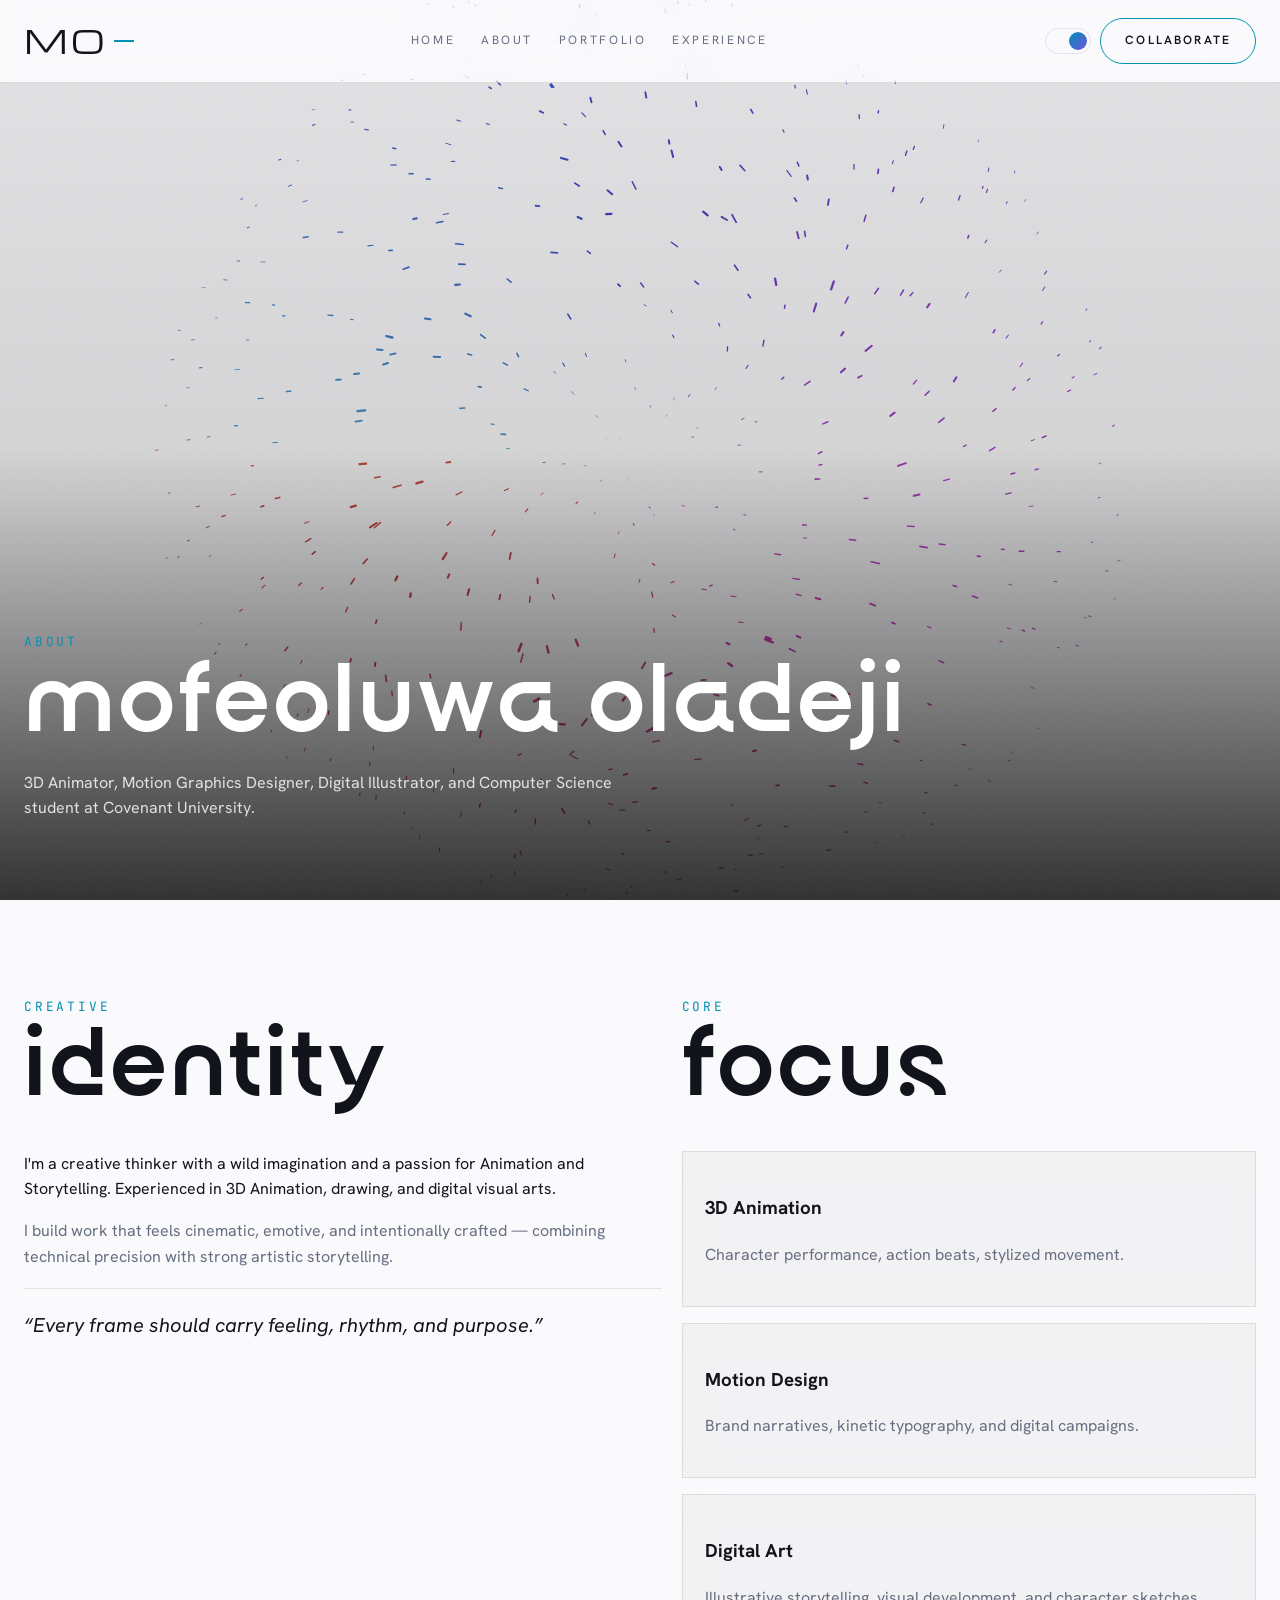
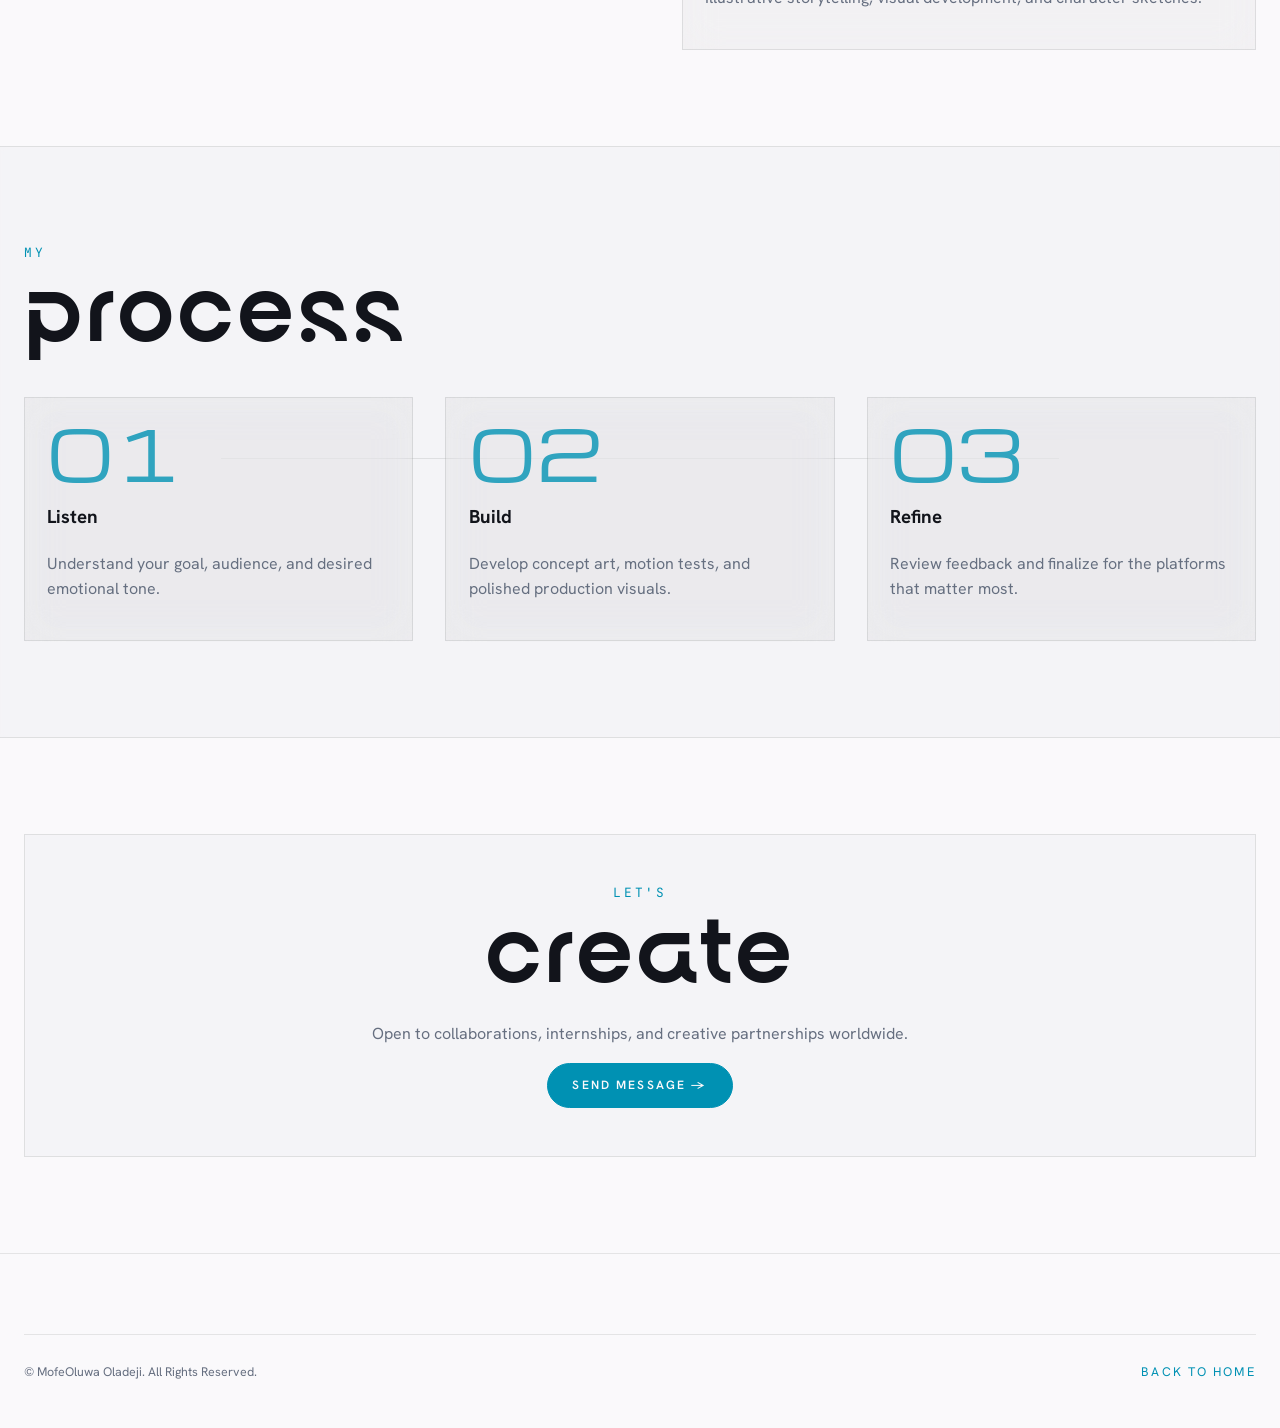
==== commit 6b2f93b4: "Pin the About/skill hero videos in place while content scrolls over them" ====
--- a/about.html
+++ b/about.html
@@ -66,7 +66,7 @@
     }, true);
   </script>
 </head>
-<body>
+<body class="pinned-hero">
   <div class="custom-cursor" aria-hidden="true"></div>
   <div class="custom-cursor-dot" aria-hidden="true"></div>
   <div class="page-loader" id="pageLoader" aria-hidden="true"></div>
--- a/styles.css
+++ b/styles.css
@@ -1355,23 +1355,33 @@
   -webkit-backdrop-filter: blur(18px);
 }
 
-/* Full-bleed video hero (About page): the clip fills the entire section
-   edge-to-edge as a background layer, with a bottom-weighted scrim so the
-   overlaid heading stays legible regardless of what's playing under it -
-   text color is pinned to white here rather than following the site's
-   light/dark theme tokens, since it has to read over live video either way. */
+/* Pinned video hero (About page): the clip is fixed to the viewport and
+   never moves - .about-hero itself keeps reserving the same block of
+   scroll distance it always did (min-height below) but is otherwise
+   empty now, an inert spacer, since its video/scrim children are pinned
+   to the viewport instead of sized to its box. Everything that follows
+   (still ordinary in-flow content, including the hero's own heading)
+   scrolls up over the fixed video and needs its own opaque background
+   plus a stacking order above it to actually cover it rather than the
+   video showing through. */
 .about-hero {
   position: relative;
   min-height: calc(100vh - var(--nav-height));
   display: flex;
   align-items: flex-end;
   overflow: hidden;
-  border-bottom: 1px solid var(--border);
+}
+
+.about-hero-video,
+.about-hero-scrim {
+  position: fixed;
+  top: var(--nav-height);
+  left: 0;
+  right: 0;
+  bottom: 0;
 }
 
 .about-hero-video {
-  position: absolute;
-  inset: 0;
   width: 100%;
   height: 100%;
   object-fit: cover;
@@ -1379,8 +1389,6 @@
 }
 
 .about-hero-scrim {
-  position: absolute;
-  inset: 0;
   background: linear-gradient(180deg, rgba(0, 0, 0, 0.1) 0%, rgba(0, 0, 0, 0.15) 45%, rgba(0, 0, 0, 0.8) 100%);
   z-index: 1;
 }
@@ -1399,6 +1407,21 @@
   color: rgba(255, 255, 255, 0.82);
 }
 
+body.pinned-hero main > .section {
+  z-index: 3;
+  background: var(--bg);
+}
+
+body.pinned-hero main > .section-alt {
+  background: var(--bg-alt);
+}
+
+body.pinned-hero > .footer {
+  position: relative;
+  z-index: 3;
+  background: var(--bg);
+}
+
 @supports (height: 100svh) {
   .about-hero {
     min-height: calc(100svh - var(--nav-height));
@@ -1408,6 +1431,13 @@
     .about-hero {
       min-height: calc(100svh - var(--nav-height-mobile));
     }
+  }
+}
+
+@media (max-width: 768px) {
+  .about-hero-video,
+  .about-hero-scrim {
+    top: var(--nav-height-mobile);
   }
 }
 
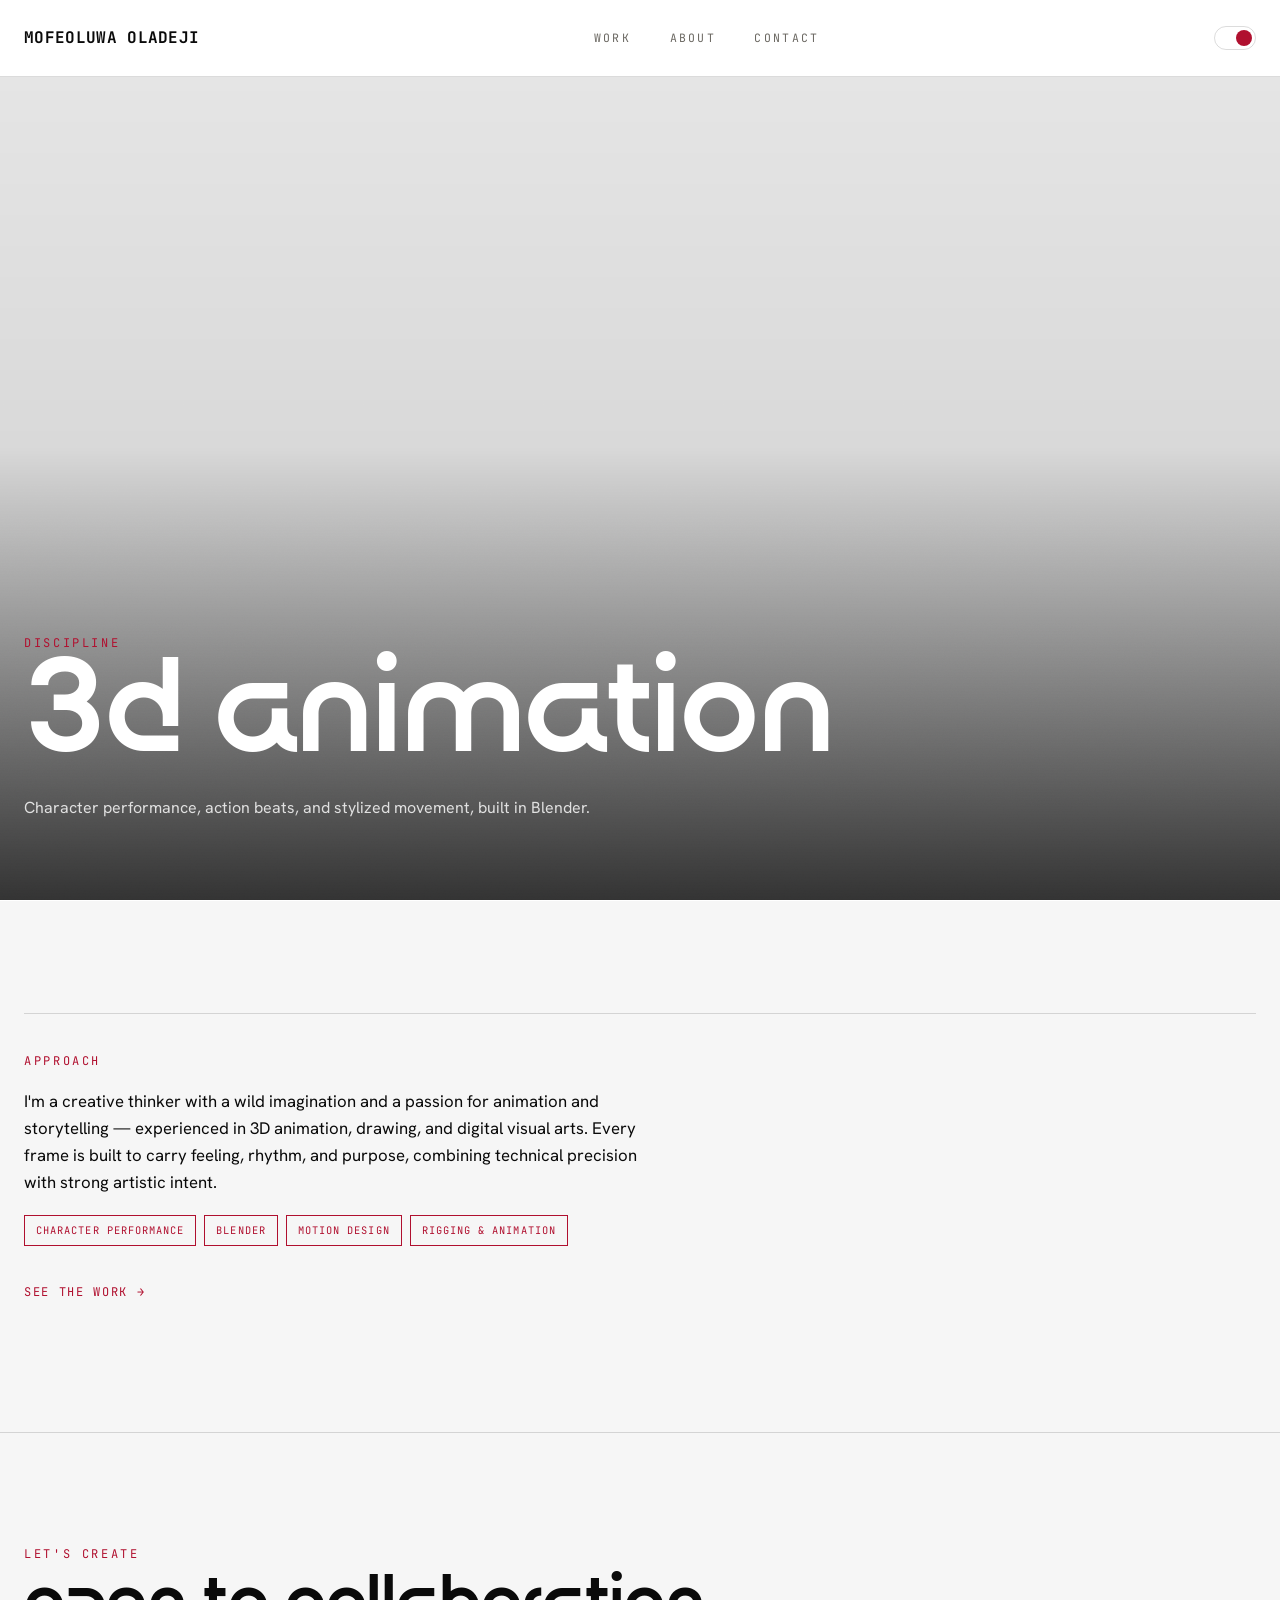
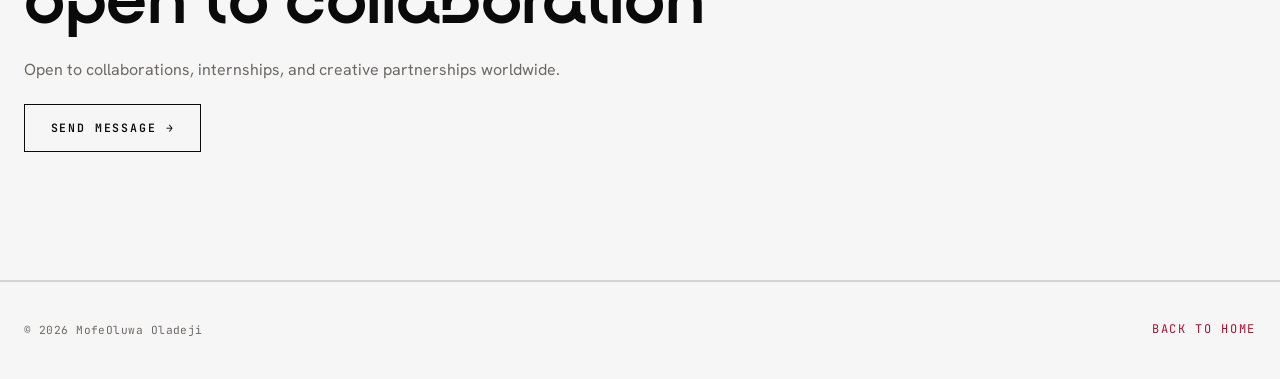
==== commit 4c57a874: "Ground-up rebuild: minimalist artist portfolio Structure, motion, design, and functionality all rebu" ====
--- a/about.html
+++ b/about.html
@@ -3,79 +3,39 @@
 <head>
   <meta charset="UTF-8" />
   <meta name="viewport" content="width=device-width, initial-scale=1.0" />
-  <meta name="description" content="About MofeOluwa Oladeji — creative profile and process." />
-  <title>About | MofeOluwa Oladeji</title>
+  <meta name="description" content="3D Animation — MofeOluwa Oladeji." />
+  <title>3D Animation | MofeOluwa Oladeji</title>
   <link rel="icon" type="image/svg+xml" href="favicon.svg" />
   <link rel="icon" type="image/x-icon" href="favicon.ico" />
   <link rel="icon" type="image/png" sizes="192x192" href="favicon-192.png" />
   <link rel="apple-touch-icon" sizes="180x180" href="favicon-180.png" />
   <link rel="preconnect" href="https://fonts.googleapis.com" />
   <link rel="preconnect" href="https://fonts.gstatic.com" crossorigin />
-  <link href="https://fonts.googleapis.com/css2?family=Michroma&family=Hanken+Grotesk:wght@400;500;600;700;800&family=JetBrains+Mono:wght@400;500;700&display=swap" rel="stylesheet" />
-  <!-- Surgena is the site's major-header display font (section titles etc.),
-       self-hosted from /fonts and declared via @font-face in styles.css. -->
+  <link href="https://fonts.googleapis.com/css2?family=Hanken+Grotesk:wght@400;500;600;700;800&family=JetBrains+Mono:wght@400;500;700&display=swap" rel="stylesheet" />
   <link rel="preload" href="./fonts/Surgena.ttf" as="font" type="font/ttf" crossorigin />
   <link rel="stylesheet" href="./styles.css" />
-  <!-- Google Analytics (GA4) -->
   <script async src="https://www.googletagmanager.com/gtag/js?id=G-2D0HS9BVYL"></script>
   <script>
     window.dataLayer = window.dataLayer || [];
     function gtag(){dataLayer.push(arguments);}
     gtag('js', new Date());
     gtag('config', 'G-2D0HS9BVYL');
-
-    // Delegated interaction tracking: catches clicks on every link/button,
-    // including elements created dynamically after this script runs.
     document.addEventListener('click', function (event) {
       var target = event.target.closest('a, button, [role="button"]');
       if (!target) return;
-
       var href = target.tagName === 'A' ? (target.getAttribute('href') || '') : '';
-      var text = (target.textContent || target.getAttribute('aria-label') || '')
-        .trim().replace(/\s+/g, ' ').slice(0, 100);
-
-      gtag('event', 'element_click', {
-        element_tag: target.tagName.toLowerCase(),
-        element_text: text,
-        element_id: target.id || '',
-        link_url: href,
-        page_path: window.location.pathname
-      });
-
-      if (target.classList.contains('filter-btn')) {
-        gtag('event', 'filter_select', { filter_value: target.dataset.filter || 'all' });
-      }
-
-      if (target.classList.contains('project-card-link')) {
-        var qs = new URLSearchParams(href.split('?')[1] || '');
-        gtag('event', 'project_open', {
-          project_id: qs.get('id') || '',
-          project_category: qs.get('category') || ''
-        });
-      }
-
-      if (/instagram\.com|linkedin\.com|youtube\.com/.test(href)) {
-        var platform = href.indexOf('instagram') > -1 ? 'instagram'
-          : href.indexOf('linkedin') > -1 ? 'linkedin' : 'youtube';
-        gtag('event', 'social_click', { platform: platform, link_url: href });
-      }
-
-      if (target.id === 'mobile-menu-toggle') {
-        gtag('event', 'mobile_menu_toggle', {});
-      }
+      var text = (target.textContent || target.getAttribute('aria-label') || '').trim().replace(/\s+/g, ' ').slice(0, 100);
+      gtag('event', 'element_click', { element_tag: target.tagName.toLowerCase(), element_text: text, element_id: target.id || '', link_url: href, page_path: window.location.pathname });
+      if (target.id === 'mobile-menu-toggle') gtag('event', 'mobile_menu_toggle', {});
     }, true);
   </script>
 </head>
 <body class="pinned-hero">
-  <div class="custom-cursor" aria-hidden="true"></div>
-  <div class="custom-cursor-dot" aria-hidden="true"></div>
   <div class="page-loader" id="pageLoader" aria-hidden="true"></div>
   <script>
     try {
       var storedTheme = localStorage.getItem('mo-theme') || 'light';
-      var arrivingViaNav = sessionStorage.getItem('mo-nav') === '1';
-      var loadTheme = arrivingViaNav ? (storedTheme === 'light' ? 'dark' : 'light') : storedTheme;
-      document.documentElement.setAttribute('data-theme', loadTheme);
+      document.documentElement.setAttribute('data-theme', storedTheme);
     } catch (e) {}
     try {
       if (sessionStorage.getItem('mo-nav') === '1') {
@@ -87,28 +47,24 @@
 
   <header class="site-header">
     <div class="container nav-wrap">
-      <a href="index.html#home" class="logo">MO</a>
+      <a href="index.html#home" class="logo">MOFEOLUWA OLADEJI</a>
       <nav class="nav-links">
-        <a class="nav-link" href="index.html#home">Home</a>
+        <a class="nav-link" href="index.html#work">Work</a>
         <a class="nav-link" href="index.html#about">About</a>
-        <a class="nav-link" href="index.html#portfolio">Portfolio</a>
-        <a class="nav-link" href="experience.html?id=tedx-gwarimpa">Experience</a>
+        <a class="nav-link" href="index.html#contact">Contact</a>
       </nav>
       <div class="header-tools">
         <button id="theme-switch" class="theme-switch" role="switch" aria-checked="false" aria-label="Toggle light and dark mode">
           <span class="theme-switch-thumb"></span>
         </button>
-        <a class="nav-cta" href="index.html#contact">Collaborate</a>
         <button id="mobile-menu-toggle" class="menu-toggle" aria-label="Toggle menu" aria-expanded="false">☰</button>
       </div>
     </div>
   </header>
 
   <div id="mobile-menu" class="mobile-menu">
-    <a href="index.html#home">Home</a>
+    <a href="index.html#work">Work</a>
     <a href="index.html#about">About</a>
-    <a href="index.html#portfolio">Portfolio</a>
-    <a href="experience.html?id=tedx-gwarimpa">Experience</a>
     <a href="index.html#contact">Contact</a>
   </div>
 
@@ -117,65 +73,44 @@
       <video class="about-hero-video" src="img/about-hero.mp4" autoplay muted loop playsinline preload="auto"></video>
       <div class="about-hero-scrim" aria-hidden="true"></div>
       <div class="container about-hero-inner reveal" data-animate>
-        <span class="section-label">About</span>
-        <h1 class="section-title">MofeOluwa Oladeji</h1>
-        <p class="section-kicker">3D Animator, Motion Graphics Designer, Digital Illustrator, and Computer Science student at Covenant University.</p>
+        <span class="section-label">Discipline</span>
+        <h1 class="hero-name">3D Animation</h1>
+        <p class="section-kicker">Character performance, action beats, and stylized movement, built in Blender.</p>
       </div>
     </section>
 
     <section class="section">
-      <div class="container detail-layout">
-        <article class="reveal" data-animate>
-          <div class="section-heading">
-            <span class="section-label">Creative</span>
-            <h2 class="section-title">Identity</h2>
+      <div class="container">
+        <div class="about-grid" style="grid-template-columns:1fr;">
+          <div class="reveal" data-animate>
+            <span class="section-label">Approach</span>
+            <p style="max-width:70ch;font-size:1.05rem;">I'm a creative thinker with a wild imagination and a passion for animation and storytelling — experienced in 3D animation, drawing, and digital visual arts. Every frame is built to carry feeling, rhythm, and purpose, combining technical precision with strong artistic intent.</p>
+            <div class="detail-meta" style="margin-top:1.2rem;">
+              <span class="tag-pill">Character Performance</span>
+              <span class="tag-pill">Blender</span>
+              <span class="tag-pill">Motion Design</span>
+              <span class="tag-pill">Rigging &amp; Animation</span>
+            </div>
+            <p style="margin-top:2rem;"><a class="inline-link" href="index.html#work">See the work →</a></p>
           </div>
-          <p>I'm a creative thinker with a wild imagination and a passion for Animation and Storytelling. Experienced in 3D Animation, drawing, and digital visual arts.</p>
-          <p class="muted">I build work that feels cinematic, emotive, and intentionally crafted — combining technical precision with strong artistic storytelling.</p>
-          <p class="about-quote">“Every frame should carry feeling, rhythm, and purpose.”</p>
-        </article>
-        <aside class="reveal" data-animate>
-          <div class="section-heading">
-            <span class="section-label">Core</span>
-            <h2 class="section-title">Focus</h2>
-          </div>
-          <div class="cards-grid" style="grid-template-columns:1fr;">
-            <article class="skill-card"><h3>3D Animation</h3><p class="muted">Character performance, action beats, stylized movement.</p></article>
-            <article class="skill-card"><h3>Motion Design</h3><p class="muted">Brand narratives, kinetic typography, and digital campaigns.</p></article>
-            <article class="skill-card"><h3>Digital Art</h3><p class="muted">Illustrative storytelling, visual development, and character sketches.</p></article>
-          </div>
-        </aside>
-      </div>
-    </section>
-
-    <section class="section section-alt">
-      <div class="container">
-        <div class="section-heading reveal" data-animate>
-          <span class="section-label">My</span>
-          <h2 class="section-title">Process</h2>
-        </div>
-        <div class="process-grid">
-          <article class="process-item reveal" data-animate><div class="process-no">01</div><h3>Listen</h3><p class="muted">Understand your goal, audience, and desired emotional tone.</p></article>
-          <article class="process-item reveal" data-animate data-delay="80"><div class="process-no">02</div><h3>Build</h3><p class="muted">Develop concept art, motion tests, and polished production visuals.</p></article>
-          <article class="process-item reveal" data-animate data-delay="160"><div class="process-no">03</div><h3>Refine</h3><p class="muted">Review feedback and finalize for the platforms that matter most.</p></article>
         </div>
       </div>
     </section>
 
-    <section class="section" id="contact">
-      <div class="container cta-block reveal" data-animate>
-        <span class="section-label">Let's</span>
-        <h2 class="section-title">Create</h2>
-        <p class="section-kicker" style="margin-inline:auto;">Open to collaborations, internships, and creative partnerships worldwide.</p>
-        <a class="btn btn-primary" href="mailto:mofejeriiseoluwa@gmail.com">Send Message →</a>
+    <section class="section section-alt" id="contact">
+      <div class="container">
+        <span class="section-label">Let's create</span>
+        <h2 class="section-title">Open to collaboration</h2>
+        <p class="section-kicker">Open to collaborations, internships, and creative partnerships worldwide.</p>
+        <p style="margin-top:1.4rem;"><a class="btn btn-primary" href="mailto:mofejeriiseoluwa@gmail.com">Send Message →</a></p>
       </div>
     </section>
   </main>
 
   <footer class="footer">
     <div class="container footer-bottom">
-      <p>© <span id="year"></span> MofeOluwa Oladeji. All Rights Reserved.</p>
-      <p><a href="index.html" class="inline-link">Back to Home</a></p>
+      <span>© <span id="year"></span> MofeOluwa Oladeji</span>
+      <a href="index.html" class="inline-link">Back to Home</a>
     </div>
   </footer>
 
--- a/styles.css
+++ b/styles.css
@@ -1,62 +1,44 @@
+/* ==========================================================================
+   MofeOluwa Oladeji — minimalist artist portfolio
+   Ground-up rebuild: ink on paper, one crimson accent, work-first
+   structure, no ambient chrome. Particle swarm + custom cursor removed
+   (see chrome-particles.archive.js); motion comes from real content and
+   restrained hover states, not decoration.
+   ========================================================================== */
+
 :root {
-  /* Light is the site's default appearance regardless of OS preference -
-     dark is opt-in only, applied below via [data-theme='dark']. */
   color-scheme: light;
-  --bg: #faf9fb;
-  --bg-alt: rgba(241, 240, 244, 0.62);
-  --surface: rgba(10, 12, 20, 0.03);
-  --border: rgba(10, 12, 20, 0.09);
-  --text-primary: #12141b;
-  --text-muted: #666f80;
-  --accent: #0091b3;
-  --accent-glow: rgba(0, 145, 179, 0.14);
-  --signal: #6c4fe0;
-  --danger: #d1435c;
-  --header-bg: rgba(250, 249, 251, 0.35);
-  --overlay-bg: rgba(250, 249, 251, 0.97);
-  --white: #12141b;
-  --nav-height: 82px;
-  --nav-height-mobile: 72px;
+  --bg: #ffffff;
+  --bg-alt: rgba(10, 10, 10, 0.035);
+  --surface: rgba(10, 10, 10, 0.035);
+  --border: rgba(10, 10, 10, 0.14);
+  --text-primary: #0a0a0a;
+  --text-muted: #6b6862;
+  --accent: #b0102f;
+  --accent-glow: rgba(176, 16, 47, 0.16);
+  --danger: #b0102f;
+  --header-bg: rgba(255, 255, 255, 0.9);
+  --overlay-bg: rgba(255, 255, 255, 0.98);
+  --nav-height: 76px;
+  --nav-height-mobile: 64px;
 }
 
 :root[data-theme='dark'] {
   color-scheme: dark;
-  --bg: #070707;
-  --bg-alt: rgba(16, 16, 16, 0.62);
-  --surface: rgba(255, 255, 255, 0.035);
-  --border: rgba(255, 255, 255, 0.09);
-  --text-primary: #f2f2f3;
-  --text-muted: #8c8f95;
-  --accent: #4fd8ff;
-  --accent-glow: rgba(79, 216, 255, 0.18);
-  --signal: #8b6bff;
-  --danger: #ff8f8f;
-  --header-bg: rgba(5, 5, 5, 0.35);
-  --overlay-bg: rgba(5, 5, 5, 0.97);
-  --white: #ffffff;
-}
-
-:root[data-theme='light'] {
-  color-scheme: light;
-  --bg: #faf9fb;
-  --bg-alt: rgba(241, 240, 244, 0.62);
-  --surface: rgba(10, 12, 20, 0.03);
-  --border: rgba(10, 12, 20, 0.09);
-  --text-primary: #12141b;
-  --text-muted: #666f80;
-  --accent: #0091b3;
-  --accent-glow: rgba(0, 145, 179, 0.14);
-  --signal: #6c4fe0;
-  --danger: #d1435c;
-  --header-bg: rgba(250, 249, 251, 0.35);
-  --overlay-bg: rgba(250, 249, 251, 0.97);
-  --white: #12141b;
-}
-
-body {
-  transition: background 0.5s ease, color 0.5s ease;
-}
-
+  --bg: #050505;
+  --bg-alt: rgba(247, 246, 242, 0.045);
+  --surface: rgba(247, 246, 242, 0.045);
+  --border: rgba(247, 246, 242, 0.14);
+  --text-primary: #f7f6f2;
+  --text-muted: #9a968c;
+  --accent: #ff2d55;
+  --accent-glow: rgba(255, 45, 85, 0.22);
+  --danger: #ff2d55;
+  --header-bg: rgba(5, 5, 5, 0.9);
+  --overlay-bg: rgba(5, 5, 5, 0.98);
+}
+
+/* -------------------- reset & base -------------------- */
 * {
   box-sizing: border-box;
 }
@@ -72,6 +54,7 @@
   color: var(--text-primary);
   line-height: 1.6;
   overflow-x: hidden;
+  transition: background 0.4s ease, color 0.4s ease;
 }
 
 img,
@@ -85,20 +68,24 @@
   text-decoration: none;
 }
 
+ul {
+  list-style: none;
+  margin: 0;
+  padding: 0;
+}
+
 .container {
-  width: min(1280px, calc(100% - 3rem));
+  width: min(1240px, calc(100% - 3rem));
   margin-inline: auto;
 }
 
 .section {
-  padding: 6rem 0;
+  padding: clamp(4rem, 9vw, 7rem) 0;
   position: relative;
 }
 
 .section-alt {
   background: var(--bg-alt);
-  backdrop-filter: blur(3px);
-  -webkit-backdrop-filter: blur(3px);
   border-top: 1px solid var(--border);
   border-bottom: 1px solid var(--border);
 }
@@ -107,34 +94,41 @@
   margin-bottom: 2rem;
 }
 
+.muted {
+  color: var(--text-muted);
+}
+
 .section-label {
   display: block;
   font-family: 'JetBrains Mono', monospace;
-  font-size: 0.8rem;
+  font-size: 0.75rem;
   color: var(--accent);
   letter-spacing: 0.22em;
   text-transform: uppercase;
 }
 
 .section-title {
-  margin: 0.25rem 0 0;
+  margin: 0.35rem 0 0;
   font-family: 'Surgena', sans-serif;
-  font-size: clamp(2.8rem, 8vw, 6.4rem);
-  letter-spacing: 0.03em;
-  line-height: 0.95;
+  font-size: clamp(2.4rem, 6vw, 4.6rem);
+  letter-spacing: -0.005em;
+  line-height: 0.96;
   text-transform: lowercase;
 }
 
 .section-kicker {
-  max-width: 640px;
+  max-width: 620px;
   color: var(--text-muted);
   margin-top: 1rem;
 }
 
+@font-face { font-family: 'Surgena'; src: url('./fonts/Surgena.ttf') format('truetype'); font-display: swap; }
+
+/* -------------------- quiet scroll reveal -------------------- */
 .reveal {
   opacity: 0;
-  transform: translateY(30px);
-  transition: opacity 0.8s ease, transform 0.8s ease;
+  transform: translateY(22px);
+  transition: opacity 0.6s cubic-bezier(0.16, 1, 0.3, 1), transform 0.6s cubic-bezier(0.16, 1, 0.3, 1);
 }
 
 .reveal.is-visible {
@@ -142,15 +136,16 @@
   transform: translateY(0);
 }
 
+/* -------------------- header / nav -------------------- */
 .site-header {
   position: sticky;
   top: 0;
   z-index: 30;
   background: var(--header-bg);
-  backdrop-filter: blur(16px) saturate(140%);
-  -webkit-backdrop-filter: blur(16px) saturate(140%);
+  backdrop-filter: blur(8px);
+  -webkit-backdrop-filter: blur(8px);
   border-bottom: 1px solid var(--border);
-  transition: background 0.5s ease, border-color 0.5s ease;
+  transition: background 0.4s ease, border-color 0.4s ease;
 }
 
 .nav-wrap {
@@ -162,47 +157,39 @@
 }
 
 .logo {
-  font-family: 'Michroma', sans-serif;
-  font-size: 2rem;
-  letter-spacing: 0.08em;
-  position: relative;
-  display: inline-flex;
-  align-items: center;
-}
-
-.logo::after {
-  content: '';
-  width: 1.25rem;
-  height: 0.16rem;
-  background: var(--accent);
-  margin-left: 0.4rem;
+  font-family: 'JetBrains Mono', monospace;
+  font-weight: 700;
+  font-size: 1rem;
+  letter-spacing: 0.02em;
+  color: var(--text-primary);
 }
 
 .nav-links {
   display: flex;
-  gap: clamp(1rem, 2vw, 2rem);
+  gap: clamp(1.4rem, 3vw, 2.4rem);
 }
 
 .nav-link {
   position: relative;
-  font-size: 0.75rem;
-  letter-spacing: 0.22em;
+  font-family: 'JetBrains Mono', monospace;
+  font-size: 0.72rem;
+  letter-spacing: 0.2em;
   text-transform: uppercase;
   color: var(--text-muted);
-  transition: color 0.3s ease;
+  transition: color 0.25s ease;
 }
 
 .nav-link::after {
   content: '';
   position: absolute;
   left: 0;
-  bottom: -0.45rem;
+  bottom: -0.4rem;
   width: 100%;
   height: 1px;
   background: var(--accent);
   transform: scaleX(0);
   transform-origin: left;
-  transition: transform 0.3s ease;
+  transition: transform 0.25s ease;
 }
 
 .nav-link:hover,
@@ -215,712 +202,537 @@
   transform: scaleX(1);
 }
 
-.nav-cta,
+.header-tools {
+  display: flex;
+  align-items: center;
+  gap: 1.1rem;
+}
+
+.theme-switch {
+  width: 42px;
+  height: 24px;
+  border-radius: 999px;
+  border: 1px solid var(--border);
+  background: transparent;
+  position: relative;
+  padding: 3px;
+  flex: none;
+  transition: border-color 0.4s ease;
+}
+
+.theme-switch-thumb {
+  width: 16px;
+  height: 16px;
+  border-radius: 50%;
+  background: var(--accent);
+  display: block;
+  transition: transform 0.3s cubic-bezier(0.34, 1.56, 0.64, 1);
+}
+
+.theme-switch.is-light .theme-switch-thumb {
+  transform: translateX(18px);
+}
+
+.menu-toggle {
+  display: none;
+  width: 40px;
+  height: 40px;
+  border-radius: 0;
+  border: 1px solid var(--border);
+  color: var(--text-primary);
+  background: transparent;
+  font-size: 1rem;
+}
+
+/* -------------------- mobile menu -------------------- */
+.mobile-menu {
+  position: fixed;
+  inset: 0;
+  z-index: 40;
+  background: var(--overlay-bg);
+  display: flex;
+  flex-direction: column;
+  align-items: center;
+  justify-content: center;
+  gap: 1.6rem;
+  transform: translateY(-100%);
+  transition: transform 0.4s ease;
+}
+
+.mobile-menu.open {
+  transform: translateY(0);
+}
+
+.mobile-menu a {
+  font-family: 'Surgena', sans-serif;
+  font-size: clamp(2.2rem, 10vw, 3rem);
+  text-transform: lowercase;
+  color: var(--text-primary);
+}
+
+.mobile-menu a:hover {
+  color: var(--accent);
+}
+
+/* -------------------- page transition -------------------- */
+.page-loader {
+  position: fixed;
+  inset: 0;
+  z-index: 100;
+  background: var(--bg);
+  opacity: 0;
+  pointer-events: none;
+  transition: opacity 0.35s ease;
+}
+
+.page-loader.is-active {
+  opacity: 1;
+  pointer-events: auto;
+}
+
+.page-loader.is-instant {
+  transition: none;
+}
+
+/* -------------------- grain texture -------------------- */
+.grain {
+  position: fixed;
+  inset: 0;
+  z-index: 5;
+  pointer-events: none;
+  opacity: 0.035;
+  mix-blend-mode: overlay;
+  background-image: url("data:image/svg+xml;utf8,<svg xmlns='http://www.w3.org/2000/svg' width='180' height='180'><filter id='n'><feTurbulence type='fractalNoise' baseFrequency='0.85' numOctaves='2' stitchTiles='stitch'/></filter><rect width='100%25' height='100%25' filter='url(%23n)'/></svg>");
+  background-size: 180px 180px;
+}
+
+/* -------------------- buttons / links -------------------- */
 .btn {
   display: inline-flex;
   align-items: center;
   justify-content: center;
   gap: 0.5rem;
-  border-radius: 999px;
-  border: 1px solid var(--accent);
-  padding: 0.75rem 1.5rem;
-  font-size: 0.75rem;
-  letter-spacing: 0.18em;
+  border-radius: 0;
+  border: 1px solid var(--text-primary);
+  padding: 0.85rem 1.6rem;
+  font-family: 'JetBrains Mono', monospace;
+  font-size: 0.72rem;
+  letter-spacing: 0.16em;
   text-transform: uppercase;
   font-weight: 600;
-  transition: all 0.3s ease;
-}
-
-.nav-cta:hover,
-.btn-primary {
+  color: var(--text-primary);
+  background: transparent;
+  transition: all 0.25s ease;
+}
+
+.btn-primary:hover {
   background: var(--accent);
-  color: var(--bg);
-}
-
-.btn-primary:hover {
-  box-shadow: 0 0 0 1px var(--accent), 0 12px 28px var(--accent-glow);
-}
-
-.btn-outline {
-  border-color: var(--border);
-  color: var(--white);
-}
-
-.btn-outline:hover {
   border-color: var(--accent);
-  color: var(--accent);
-}
-
-.menu-toggle {
-  display: none;
-  width: 44px;
-  height: 44px;
-  border-radius: 999px;
-  border: 1px solid var(--border);
-  color: var(--white);
-  background: transparent;
-}
-
-.mobile-menu {
-  position: fixed;
-  inset: 0;
-  z-index: 40;
-  background: var(--overlay-bg);
-  backdrop-filter: blur(20px);
-  -webkit-backdrop-filter: blur(20px);
-  display: flex;
-  flex-direction: column;
-  align-items: center;
-  justify-content: center;
-  gap: 1.5rem;
-  transform: translateY(-100%);
-  transition: transform 0.45s ease, background 0.5s ease;
-}
-
-.mobile-menu.open {
-  transform: translateY(0);
-}
-
-.mobile-menu a {
-  font-family: 'Michroma', sans-serif;
-  font-size: 2rem;
-  letter-spacing: 0.08em;
-  text-transform: uppercase;
-}
-
-.hero {
-  min-height: calc(100vh - var(--nav-height));
-  position: relative;
-  display: flex;
-  align-items: center;
-  overflow: hidden;
-}
-
-.hero-bg {
-  position: absolute;
-  inset: 0;
-  background: none;
-}
-
-/* Plain left-aligned block again - .container (already on this element)
-   handles the outer 1280px page-width centering the same way every other
-   section uses, and the text column itself just sits at that box's left
-   edge rather than trying to center a variable-width box on its own. */
-.hero-inner {
-  position: relative;
-  z-index: 2;
-  padding: 4rem 0;
-}
-
-.hero-line {
-  font-family: 'Surgena', sans-serif;
-  font-size: clamp(3rem, 9vw, 8rem);
-  line-height: 0.92;
-  text-transform: capitalize;
-  margin: 0;
-}
-
-.hero-line span {
-  display: block;
-}
-
-/* Eleven licensed display fonts for the hero "Art" style-morph, self-
-   hosted from /fonts (not Google-served) - each is a single static weight,
-   loaded once and reused across all three case variants of the same face. */
-@font-face { font-family: 'Utopia'; src: url('./fonts/Utopia.ttf') format('truetype'); font-display: swap; }
-@font-face { font-family: 'Achilo'; src: url('./fonts/Achilo.otf') format('opentype'); font-display: swap; }
-@font-face { font-family: 'Caelvin'; src: url('./fonts/Caelvin.ttf') format('truetype'); font-display: swap; }
-@font-face { font-family: 'RoseAngel'; src: url('./fonts/RoseAngel.otf') format('opentype'); font-display: swap; }
-@font-face { font-family: 'Urema'; src: url('./fonts/Urema.ttf') format('truetype'); font-display: swap; }
-@font-face { font-family: 'Mantela'; src: url('./fonts/Mantela.ttf') format('truetype'); font-display: swap; }
-@font-face { font-family: 'Magode'; src: url('./fonts/Magode.ttf') format('truetype'); font-display: swap; }
-@font-face { font-family: 'Awaline'; src: url('./fonts/Awaline.ttf') format('truetype'); font-display: swap; }
-@font-face { font-family: 'Megha'; src: url('./fonts/Megha.otf') format('opentype'); font-display: swap; }
-@font-face { font-family: 'Surgena'; src: url('./fonts/Surgena.ttf') format('truetype'); font-display: swap; }
-@font-face { font-family: 'BlackSansa'; src: url('./fonts/BlackSansa.otf') format('opentype'); font-display: swap; }
-
-/* "Art" in the markup stays literally "Art" - each of the 39 morph steps
-   below supplies its own text-transform (uppercase/capitalize/lowercase)
-   to get ART/Art/art, so this no longer forces a fixed casing itself.
-   Sized to its own content horizontally (not a fixed width) so the
-   bounce-dot sitting right after it stays as close as the text allows.
-   Height is fixed, though: the fonts have wildly different internal
-   line-height metrics, and as an inline-block this element's own box
-   height feeds directly into the surrounding line box - left alone, that
-   made the whole line (and everything below it: the dash rule, the
-   paragraph, the button) nudge up and down as the font cycled. inline-
-   flex with align-items:flex-end pins the text to the bottom of that
-   fixed box rather than letting each font's own line-height center it
-   differently, which is what was knocking "Art" out of alignment with
-   "Into" and the bounce-dot after the height got locked - bottom-aligned
-   sits close to the shared text baseline for essentially any Latin font.
-   Color is the ordinary body-text color, same as every other word in the
-   headline - only the typeface and casing change. */
-.hero-line .brush-word {
-  position: relative;
-  display: inline-flex;
-  align-items: flex-end;
-  height: 1em;
-  overflow: hidden;
-  color: var(--text-primary);
-  animation: art-style-morph 33s infinite;
-}
-
-/* The full stop after "Art", but alive: a small ball that bounces in place
-   forever, sized and grounded to the text baseline like a real period would
-   be. Squash-and-stretch plus eased (slow-out leaving the ground, slow-in
-   arriving at the peak) timing per keyframe segment are what read as an
-   actual bounce rather than a mechanical up-down slide - em-sized amplitude
-   keeps its peak well under the cap-height of the surrounding letters.
-   Color is neutral (matches body text) like every other punctuation mark
-   on the page - only "Art" itself carries the style-morph. */
-.hero-line .bounce-dot {
-  display: inline-block;
-  width: 0.12em;
-  height: 0.12em;
-  margin-left: 0.06em;
-  border-radius: 50%;
-  vertical-align: baseline;
-  transform-origin: center bottom;
-  background-color: var(--text-primary);
-  animation: ball-bounce 1s infinite;
-}
-
-@keyframes ball-bounce {
-  0% {
-    transform: translateY(0) scaleX(1.32) scaleY(0.64);
-    animation-timing-function: cubic-bezier(0.16, 1, 0.3, 1);
-  }
-  8% {
-    transform: translateY(-0.08em) scaleX(0.88) scaleY(1.16);
-    animation-timing-function: cubic-bezier(0.16, 1, 0.3, 1);
-  }
-  50% {
-    transform: translateY(-0.58em) scaleX(1.04) scaleY(0.96);
-    animation-timing-function: cubic-bezier(0.55, 0, 1, 0.45);
-  }
-  92% {
-    transform: translateY(-0.08em) scaleX(0.88) scaleY(1.16);
-    animation-timing-function: cubic-bezier(0.34, 1.56, 0.64, 1);
-  }
-  100% {
-    transform: translateY(0) scaleX(1.32) scaleY(0.64);
-  }
-}
-
-/* Eleven licensed display faces, each shown as ART / Art / art in turn -
-   33 total steps, one per bounce, cycling over a 33s loop matched exactly
-   to the ball's 1s period so a new face (or new casing of the current
-   face) is live the instant each landing happens. Font-family and
-   text-transform can't be interpolated, so the "ease into it" comes from
-   opacity: it dips right at the swap and eases back up after, reusing the
-   ball's own two curves (ease-out for the recovery, matching its launch
-   off the ground; ease-in for the approach into the next dip, matching
-   its fall) so the morph reads as timed by the same physical rhythm as
-   the bounce itself, not a separate effect bolted on. */
-@keyframes art-style-morph {
-  0%  { opacity: 0.15; font-family: 'BlackSansa', sans-serif; text-transform: uppercase; animation-timing-function: cubic-bezier(0.16, 1, 0.3, 1); }
-  0.606%  { opacity: 1; font-family: 'BlackSansa', sans-serif; text-transform: uppercase; }
-  2.424%  { opacity: 1; font-family: 'BlackSansa', sans-serif; text-transform: uppercase; animation-timing-function: cubic-bezier(0.55, 0, 1, 0.45); }
-  3.03%  { opacity: 0.15; font-family: 'Megha', sans-serif; text-transform: uppercase; animation-timing-function: cubic-bezier(0.16, 1, 0.3, 1); }
-  3.636%  { opacity: 1; font-family: 'Megha', sans-serif; text-transform: uppercase; }
-  5.455%  { opacity: 1; font-family: 'Megha', sans-serif; text-transform: uppercase; animation-timing-function: cubic-bezier(0.55, 0, 1, 0.45); }
-  6.061%  { opacity: 0.15; font-family: 'Caelvin', sans-serif; text-transform: uppercase; animation-timing-function: cubic-bezier(0.16, 1, 0.3, 1); }
-  6.667%  { opacity: 1; font-family: 'Caelvin', sans-serif; text-transform: uppercase; }
-  8.485%  { opacity: 1; font-family: 'Caelvin', sans-serif; text-transform: uppercase; animation-timing-function: cubic-bezier(0.55, 0, 1, 0.45); }
-  9.091%  { opacity: 0.15; font-family: 'Utopia', sans-serif; text-transform: uppercase; animation-timing-function: cubic-bezier(0.16, 1, 0.3, 1); }
-  9.697%  { opacity: 1; font-family: 'Utopia', sans-serif; text-transform: uppercase; }
-  11.515%  { opacity: 1; font-family: 'Utopia', sans-serif; text-transform: uppercase; animation-timing-function: cubic-bezier(0.55, 0, 1, 0.45); }
-  12.121%  { opacity: 0.15; font-family: 'Magode', sans-serif; text-transform: lowercase; animation-timing-function: cubic-bezier(0.16, 1, 0.3, 1); }
-  12.727%  { opacity: 1; font-family: 'Magode', sans-serif; text-transform: lowercase; }
-  14.545%  { opacity: 1; font-family: 'Magode', sans-serif; text-transform: lowercase; animation-timing-function: cubic-bezier(0.55, 0, 1, 0.45); }
-  15.152%  { opacity: 0.15; font-family: 'BlackSansa', sans-serif; text-transform: lowercase; animation-timing-function: cubic-bezier(0.16, 1, 0.3, 1); }
-  15.758%  { opacity: 1; font-family: 'BlackSansa', sans-serif; text-transform: lowercase; }
-  17.576%  { opacity: 1; font-family: 'BlackSansa', sans-serif; text-transform: lowercase; animation-timing-function: cubic-bezier(0.55, 0, 1, 0.45); }
-  18.182%  { opacity: 0.15; font-family: 'Megha', sans-serif; text-transform: lowercase; animation-timing-function: cubic-bezier(0.16, 1, 0.3, 1); }
-  18.788%  { opacity: 1; font-family: 'Megha', sans-serif; text-transform: lowercase; }
-  20.606%  { opacity: 1; font-family: 'Megha', sans-serif; text-transform: lowercase; animation-timing-function: cubic-bezier(0.55, 0, 1, 0.45); }
-  21.212%  { opacity: 0.15; font-family: 'Magode', sans-serif; text-transform: capitalize; animation-timing-function: cubic-bezier(0.16, 1, 0.3, 1); }
-  21.818%  { opacity: 1; font-family: 'Magode', sans-serif; text-transform: capitalize; }
-  23.636%  { opacity: 1; font-family: 'Magode', sans-serif; text-transform: capitalize; animation-timing-function: cubic-bezier(0.55, 0, 1, 0.45); }
-  24.242%  { opacity: 0.15; font-family: 'BlackSansa', sans-serif; text-transform: capitalize; animation-timing-function: cubic-bezier(0.16, 1, 0.3, 1); }
-  24.848%  { opacity: 1; font-family: 'BlackSansa', sans-serif; text-transform: capitalize; }
-  26.667%  { opacity: 1; font-family: 'BlackSansa', sans-serif; text-transform: capitalize; animation-timing-function: cubic-bezier(0.55, 0, 1, 0.45); }
-  27.273%  { opacity: 0.15; font-family: 'Urema', sans-serif; text-transform: capitalize; animation-timing-function: cubic-bezier(0.16, 1, 0.3, 1); }
-  27.879%  { opacity: 1; font-family: 'Urema', sans-serif; text-transform: capitalize; }
-  29.697%  { opacity: 1; font-family: 'Urema', sans-serif; text-transform: capitalize; animation-timing-function: cubic-bezier(0.55, 0, 1, 0.45); }
-  30.303%  { opacity: 0.15; font-family: 'Achilo', sans-serif; text-transform: lowercase; animation-timing-function: cubic-bezier(0.16, 1, 0.3, 1); }
-  30.909%  { opacity: 1; font-family: 'Achilo', sans-serif; text-transform: lowercase; }
-  32.727%  { opacity: 1; font-family: 'Achilo', sans-serif; text-transform: lowercase; animation-timing-function: cubic-bezier(0.55, 0, 1, 0.45); }
-  33.333%  { opacity: 0.15; font-family: 'Utopia', sans-serif; text-transform: capitalize; animation-timing-function: cubic-bezier(0.16, 1, 0.3, 1); }
-  33.939%  { opacity: 1; font-family: 'Utopia', sans-serif; text-transform: capitalize; }
-  35.758%  { opacity: 1; font-family: 'Utopia', sans-serif; text-transform: capitalize; animation-timing-function: cubic-bezier(0.55, 0, 1, 0.45); }
-  36.364%  { opacity: 0.15; font-family: 'Achilo', sans-serif; text-transform: capitalize; animation-timing-function: cubic-bezier(0.16, 1, 0.3, 1); }
-  36.97%  { opacity: 1; font-family: 'Achilo', sans-serif; text-transform: capitalize; }
-  38.788%  { opacity: 1; font-family: 'Achilo', sans-serif; text-transform: capitalize; animation-timing-function: cubic-bezier(0.55, 0, 1, 0.45); }
-  39.394%  { opacity: 0.15; font-family: 'Caelvin', sans-serif; text-transform: capitalize; animation-timing-function: cubic-bezier(0.16, 1, 0.3, 1); }
-  40%  { opacity: 1; font-family: 'Caelvin', sans-serif; text-transform: capitalize; }
-  41.818%  { opacity: 1; font-family: 'Caelvin', sans-serif; text-transform: capitalize; animation-timing-function: cubic-bezier(0.55, 0, 1, 0.45); }
-  42.424%  { opacity: 0.15; font-family: 'RoseAngel', sans-serif; text-transform: capitalize; animation-timing-function: cubic-bezier(0.16, 1, 0.3, 1); }
-  43.03%  { opacity: 1; font-family: 'RoseAngel', sans-serif; text-transform: capitalize; }
-  44.848%  { opacity: 1; font-family: 'RoseAngel', sans-serif; text-transform: capitalize; animation-timing-function: cubic-bezier(0.55, 0, 1, 0.45); }
-  45.455%  { opacity: 0.15; font-family: 'Mantela', sans-serif; text-transform: lowercase; animation-timing-function: cubic-bezier(0.16, 1, 0.3, 1); }
-  46.061%  { opacity: 1; font-family: 'Mantela', sans-serif; text-transform: lowercase; }
-  47.879%  { opacity: 1; font-family: 'Mantela', sans-serif; text-transform: lowercase; animation-timing-function: cubic-bezier(0.55, 0, 1, 0.45); }
-  48.485%  { opacity: 0.15; font-family: 'Urema', sans-serif; text-transform: uppercase; animation-timing-function: cubic-bezier(0.16, 1, 0.3, 1); }
-  49.091%  { opacity: 1; font-family: 'Urema', sans-serif; text-transform: uppercase; }
-  50.909%  { opacity: 1; font-family: 'Urema', sans-serif; text-transform: uppercase; animation-timing-function: cubic-bezier(0.55, 0, 1, 0.45); }
-  51.515%  { opacity: 0.15; font-family: 'Awaline', sans-serif; text-transform: uppercase; animation-timing-function: cubic-bezier(0.16, 1, 0.3, 1); }
-  52.121%  { opacity: 1; font-family: 'Awaline', sans-serif; text-transform: uppercase; }
-  53.939%  { opacity: 1; font-family: 'Awaline', sans-serif; text-transform: uppercase; animation-timing-function: cubic-bezier(0.55, 0, 1, 0.45); }
-  54.545%  { opacity: 0.15; font-family: 'Surgena', sans-serif; text-transform: uppercase; animation-timing-function: cubic-bezier(0.16, 1, 0.3, 1); }
-  55.152%  { opacity: 1; font-family: 'Surgena', sans-serif; text-transform: uppercase; }
-  56.97%  { opacity: 1; font-family: 'Surgena', sans-serif; text-transform: uppercase; animation-timing-function: cubic-bezier(0.55, 0, 1, 0.45); }
-  57.576%  { opacity: 0.15; font-family: 'Caelvin', sans-serif; text-transform: lowercase; animation-timing-function: cubic-bezier(0.16, 1, 0.3, 1); }
-  58.182%  { opacity: 1; font-family: 'Caelvin', sans-serif; text-transform: lowercase; }
-  60%  { opacity: 1; font-family: 'Caelvin', sans-serif; text-transform: lowercase; animation-timing-function: cubic-bezier(0.55, 0, 1, 0.45); }
-  60.606%  { opacity: 0.15; font-family: 'Surgena', sans-serif; text-transform: capitalize; animation-timing-function: cubic-bezier(0.16, 1, 0.3, 1); }
-  61.212%  { opacity: 1; font-family: 'Surgena', sans-serif; text-transform: capitalize; }
-  63.03%  { opacity: 1; font-family: 'Surgena', sans-serif; text-transform: capitalize; animation-timing-function: cubic-bezier(0.55, 0, 1, 0.45); }
-  63.636%  { opacity: 0.15; font-family: 'Megha', sans-serif; text-transform: capitalize; animation-timing-function: cubic-bezier(0.16, 1, 0.3, 1); }
-  64.242%  { opacity: 1; font-family: 'Megha', sans-serif; text-transform: capitalize; }
-  66.061%  { opacity: 1; font-family: 'Megha', sans-serif; text-transform: capitalize; animation-timing-function: cubic-bezier(0.55, 0, 1, 0.45); }
-  66.667%  { opacity: 0.15; font-family: 'RoseAngel', sans-serif; text-transform: uppercase; animation-timing-function: cubic-bezier(0.16, 1, 0.3, 1); }
-  67.273%  { opacity: 1; font-family: 'RoseAngel', sans-serif; text-transform: uppercase; }
-  69.091%  { opacity: 1; font-family: 'RoseAngel', sans-serif; text-transform: uppercase; animation-timing-function: cubic-bezier(0.55, 0, 1, 0.45); }
-  69.697%  { opacity: 0.15; font-family: 'Magode', sans-serif; text-transform: uppercase; animation-timing-function: cubic-bezier(0.16, 1, 0.3, 1); }
-  70.303%  { opacity: 1; font-family: 'Magode', sans-serif; text-transform: uppercase; }
-  72.121%  { opacity: 1; font-family: 'Magode', sans-serif; text-transform: uppercase; animation-timing-function: cubic-bezier(0.55, 0, 1, 0.45); }
-  72.727%  { opacity: 0.15; font-family: 'Mantela', sans-serif; text-transform: uppercase; animation-timing-function: cubic-bezier(0.16, 1, 0.3, 1); }
-  73.333%  { opacity: 1; font-family: 'Mantela', sans-serif; text-transform: uppercase; }
-  75.152%  { opacity: 1; font-family: 'Mantela', sans-serif; text-transform: uppercase; animation-timing-function: cubic-bezier(0.55, 0, 1, 0.45); }
-  75.758%  { opacity: 0.15; font-family: 'Awaline', sans-serif; text-transform: capitalize; animation-timing-function: cubic-bezier(0.16, 1, 0.3, 1); }
-  76.364%  { opacity: 1; font-family: 'Awaline', sans-serif; text-transform: capitalize; }
-  78.182%  { opacity: 1; font-family: 'Awaline', sans-serif; text-transform: capitalize; animation-timing-function: cubic-bezier(0.55, 0, 1, 0.45); }
-  78.788%  { opacity: 0.15; font-family: 'Achilo', sans-serif; text-transform: uppercase; animation-timing-function: cubic-bezier(0.16, 1, 0.3, 1); }
-  79.394%  { opacity: 1; font-family: 'Achilo', sans-serif; text-transform: uppercase; }
-  81.212%  { opacity: 1; font-family: 'Achilo', sans-serif; text-transform: uppercase; animation-timing-function: cubic-bezier(0.55, 0, 1, 0.45); }
-  81.818%  { opacity: 0.15; font-family: 'Urema', sans-serif; text-transform: lowercase; animation-timing-function: cubic-bezier(0.16, 1, 0.3, 1); }
-  82.424%  { opacity: 1; font-family: 'Urema', sans-serif; text-transform: lowercase; }
-  84.242%  { opacity: 1; font-family: 'Urema', sans-serif; text-transform: lowercase; animation-timing-function: cubic-bezier(0.55, 0, 1, 0.45); }
-  84.848%  { opacity: 0.15; font-family: 'Utopia', sans-serif; text-transform: lowercase; animation-timing-function: cubic-bezier(0.16, 1, 0.3, 1); }
-  85.455%  { opacity: 1; font-family: 'Utopia', sans-serif; text-transform: lowercase; }
-  87.273%  { opacity: 1; font-family: 'Utopia', sans-serif; text-transform: lowercase; animation-timing-function: cubic-bezier(0.55, 0, 1, 0.45); }
-  87.879%  { opacity: 0.15; font-family: 'Mantela', sans-serif; text-transform: capitalize; animation-timing-function: cubic-bezier(0.16, 1, 0.3, 1); }
-  88.485%  { opacity: 1; font-family: 'Mantela', sans-serif; text-transform: capitalize; }
-  90.303%  { opacity: 1; font-family: 'Mantela', sans-serif; text-transform: capitalize; animation-timing-function: cubic-bezier(0.55, 0, 1, 0.45); }
-  90.909%  { opacity: 0.15; font-family: 'Surgena', sans-serif; text-transform: lowercase; animation-timing-function: cubic-bezier(0.16, 1, 0.3, 1); }
-  91.515%  { opacity: 1; font-family: 'Surgena', sans-serif; text-transform: lowercase; }
-  93.333%  { opacity: 1; font-family: 'Surgena', sans-serif; text-transform: lowercase; animation-timing-function: cubic-bezier(0.55, 0, 1, 0.45); }
-  93.939%  { opacity: 0.15; font-family: 'RoseAngel', sans-serif; text-transform: lowercase; animation-timing-function: cubic-bezier(0.16, 1, 0.3, 1); }
-  94.545%  { opacity: 1; font-family: 'RoseAngel', sans-serif; text-transform: lowercase; }
-  96.364%  { opacity: 1; font-family: 'RoseAngel', sans-serif; text-transform: lowercase; animation-timing-function: cubic-bezier(0.55, 0, 1, 0.45); }
-  96.97%  { opacity: 0.15; font-family: 'Awaline', sans-serif; text-transform: lowercase; animation-timing-function: cubic-bezier(0.16, 1, 0.3, 1); }
-  97.576%  { opacity: 1; font-family: 'Awaline', sans-serif; text-transform: lowercase; }
-  99.394%  { opacity: 1; font-family: 'Awaline', sans-serif; text-transform: lowercase; animation-timing-function: cubic-bezier(0.55, 0, 1, 0.45); }
-  100% { opacity: 0.15; font-family: 'BlackSansa', sans-serif; text-transform: uppercase; }
-}
-
-
-@media (prefers-reduced-motion: reduce) {
-  .hero-line .brush-word {
-    animation: none;
-    opacity: 1;
-    font-family: 'Utopia', sans-serif;
-  }
-  .hero-line .bounce-dot {
-    animation: none;
-    transform: none;
-  }
-}
-
-.hero-line .brush-icon {
-  display: none;
-}
-
-.hero-copy {
-  color: var(--text-muted);
-  max-width: 540px;
-  margin: 1.2rem 0 2rem;
-}
-
-.hero-actions {
-  display: flex;
-  flex-wrap: wrap;
-  gap: 1rem;
-}
-
-.hero-side {
-  position: absolute;
-  left: 1.4rem;
-  top: 50%;
-  transform: translateY(-50%);
-  z-index: 3;
-  display: flex;
-  flex-direction: column;
-  align-items: center;
-  gap: 0.9rem;
-}
-
-.hero-side span {
-  writing-mode: vertical-rl;
-  transform: rotate(180deg);
-  font-size: 0.62rem;
-  letter-spacing: 0.26em;
-  color: var(--text-muted);
-  text-transform: uppercase;
-}
-
-.hero-side a {
-  width: 2.2rem;
-  height: 2.2rem;
-  border-radius: 999px;
-  border: 1px solid var(--border);
-  display: grid;
-  place-items: center;
-  color: var(--text-muted);
-}
-
-.hero-side a:hover {
-  color: var(--accent);
-  border-color: var(--accent);
-}
-
-.scroll-indicator {
-  position: absolute;
-  left: 50%;
-  bottom: 1.5rem;
-  transform: translateX(-50%);
-  display: grid;
-  gap: 0.45rem;
-  place-items: center;
-  font-size: 0.62rem;
-  letter-spacing: 0.22em;
-  color: var(--text-muted);
-  text-transform: uppercase;
-}
-
-.scroll-indicator i {
-  width: 0.45rem;
-  height: 0.45rem;
-  border-radius: 999px;
-  background: var(--accent);
-  animation: bounce-dot 1.4s infinite;
-}
-
-.about-grid,
-.process-grid {
-  display: grid;
-  gap: 2rem;
-  align-items: start;
-}
-
-.about-grid {
-  grid-template-columns: 1fr 1fr;
-  border-top: 1px solid var(--border);
-  padding-top: 2rem;
-}
-
-.about-quote {
-  border-top: 1px solid var(--border);
-  margin-top: 1.2rem;
-  padding-top: 1.2rem;
-  font-family: 'Hanken Grotesk', serif;
-  font-style: italic;
-  font-size: 1.25rem;
-}
-
-.cards-grid {
-  display: grid;
-  gap: 1rem;
-  grid-template-columns: repeat(auto-fit, minmax(240px, 1fr));
-}
-
-.skill-card,
-.update-card,
-.faq-item,
-.testimonial-card {
-  background: var(--surface);
-  backdrop-filter: blur(18px);
-  -webkit-backdrop-filter: blur(18px);
-  border: 1px solid var(--border);
-}
-
-.skill-card {
-  display: block;
-  padding: 1.4rem;
-  color: inherit;
-  text-decoration: none;
-  transition: transform 0.3s ease, border-color 0.3s ease, box-shadow 0.3s ease;
-}
-
-.skill-card:hover {
-  transform: translateY(-6px);
-  border-color: var(--accent);
-}
-
-.skill-icon {
-  font-size: 1.8rem;
-  color: var(--accent);
-}
-
-.read-link,
+  color: #fff;
+  box-shadow: 0 12px 28px var(--accent-glow);
+}
+
 .inline-link {
   display: inline-flex;
   align-items: center;
   gap: 0.35rem;
   color: var(--accent);
-  font-size: 0.78rem;
-  letter-spacing: 0.18em;
+  font-family: 'JetBrains Mono', monospace;
+  font-size: 0.75rem;
+  letter-spacing: 0.14em;
   text-transform: uppercase;
-}
-
-.filters {
-  display: flex;
-  gap: 0.6rem;
-  flex-wrap: wrap;
-  margin-bottom: 1.2rem;
-}
-
-.filter-btn {
-  border: 1px solid var(--border);
-  color: var(--text-muted);
-  background: transparent;
-  border-radius: 999px;
-  padding: 0.55rem 1rem;
-  font-size: 0.7rem;
+  border-bottom: 1px solid transparent;
+  transition: border-color 0.2s ease;
+}
+
+.inline-link:hover {
+  border-color: currentColor;
+}
+
+/* -------------------- hero -------------------- */
+.hero {
+  min-height: calc(100vh - var(--nav-height));
+  display: flex;
+  flex-direction: column;
+  justify-content: center;
+  position: relative;
+}
+
+.hero-eyebrow {
+  font-family: 'JetBrains Mono', monospace;
+  font-size: clamp(0.68rem, 1.3vw, 0.8rem);
   letter-spacing: 0.16em;
   text-transform: uppercase;
-}
-
-.filter-btn.active {
+  color: var(--text-muted);
+  margin: 0 0 1rem;
+}
+
+.hero-name {
+  font-family: 'Surgena', sans-serif;
+  font-size: clamp(3.4rem, 11vw, 9rem);
+  line-height: 0.9;
+  letter-spacing: -0.01em;
+  text-transform: lowercase;
+  margin: 0;
+}
+
+.hero-copy {
+  max-width: 46ch;
+  color: var(--text-muted);
+  margin: 1.4rem 0 0;
+}
+
+.hero-actions {
+  display: flex;
+  align-items: center;
+  gap: 1.6rem;
+  margin-top: 2.2rem;
+}
+
+.hero-scroll {
+  font-family: 'JetBrains Mono', monospace;
+  font-size: 0.72rem;
+  letter-spacing: 0.16em;
+  text-transform: uppercase;
+  color: var(--text-primary);
+  border-bottom: 1px solid var(--border);
+  padding-bottom: 0.3rem;
+  transition: border-color 0.25s ease, color 0.25s ease;
+}
+
+.hero-scroll:hover {
+  color: var(--accent);
+  border-color: var(--accent);
+}
+
+/* -------------------- work section -------------------- */
+.work-head {
+  display: flex;
+  align-items: flex-end;
+  justify-content: space-between;
+  flex-wrap: wrap;
+  gap: 1rem;
+  margin-bottom: 2rem;
+}
+
+.tabs {
+  display: flex;
+  gap: 1.6rem;
+  flex-wrap: wrap;
+}
+
+.tab {
+  border: none;
+  background: transparent;
+  color: var(--text-muted);
+  padding: 0 0 0.5rem;
+  font-family: 'JetBrains Mono', monospace;
+  font-size: 0.7rem;
+  letter-spacing: 0.14em;
+  text-transform: uppercase;
+  position: relative;
+}
+
+.tab::after {
+  content: '';
+  position: absolute;
+  left: 0;
+  bottom: 0;
+  width: 100%;
+  height: 1px;
   background: var(--accent);
-  color: var(--bg);
-  border-color: var(--accent);
-}
-
-.portfolio-grid {
-  display: block;
-}
-
-.category-section {
-  margin-bottom: 3.5rem;
-}
-
-.category-section.is-hidden {
+  transform: scaleX(0);
+  transform-origin: left;
+  transition: transform 0.25s ease;
+}
+
+.tab:hover {
+  color: var(--text-primary);
+}
+
+.tab.active {
+  color: var(--text-primary);
+}
+
+.tab.active::after {
+  transform: scaleX(1);
+}
+
+.work-browser {
+  display: grid;
+  grid-template-columns: minmax(0, 1fr) minmax(0, 1.05fr);
+  gap: clamp(2rem, 5vw, 4rem);
+  align-items: start;
+  border-top: 1px solid var(--border);
+}
+
+.work-list {
+  min-width: 0;
+}
+
+.work-row {
+  display: grid;
+  grid-template-columns: 2.4rem 1fr auto 1.3rem;
+  align-items: center;
+  column-gap: 1rem;
+  padding: 1.15rem 0;
+  border-bottom: 1px solid var(--border);
+  color: var(--text-primary);
+  transition: color 0.2s ease, padding-left 0.3s cubic-bezier(0.16, 1, 0.3, 1);
+}
+
+.work-row-index {
+  font-family: 'JetBrains Mono', monospace;
+  font-size: 0.72rem;
+  color: var(--text-muted);
+}
+
+.work-row-title {
+  font-family: 'Surgena', sans-serif;
+  font-size: clamp(1.15rem, 2.4vw, 1.6rem);
+  text-transform: lowercase;
+  line-height: 1.1;
+}
+
+.work-row-meta {
+  font-family: 'JetBrains Mono', monospace;
+  font-size: 0.68rem;
+  color: var(--text-muted);
+  text-align: right;
+  white-space: nowrap;
   display: none;
 }
 
-.category-header {
-  margin-bottom: 1.5rem;
-  padding-bottom: 0.75rem;
-  border-bottom: 1px solid var(--border);
-}
-
-.category-header .section-label {
-  font-size: 1rem;
-}
-
-.category-title {
-  margin: 0.1rem 0 0;
-  font-family: 'Surgena', sans-serif;
-  font-size: clamp(2rem, 5vw, 3.5rem);
-  letter-spacing: 0.03em;
-  text-transform: lowercase;
-  line-height: 1;
-}
-
-.category-grid {
-  display: grid;
-  gap: 1rem;
-  grid-template-columns: repeat(3, minmax(0, 1fr));
-}
-
-.project-card {
-  position: relative;
-  border: 1px solid var(--border);
+.work-row-glyph {
+  width: 15px;
+  height: 15px;
+  color: var(--text-muted);
+  opacity: 0.5;
+  transition: color 0.2s ease, opacity 0.2s ease;
+}
+
+.work-row:hover,
+.work-row.is-active {
+  color: var(--accent);
+  padding-left: 0.6rem;
+}
+
+.work-row:hover .work-row-glyph,
+.work-row.is-active .work-row-glyph {
+  color: var(--accent);
+  opacity: 1;
+}
+
+.work-preview {
+  position: sticky;
+  top: calc(var(--nav-height) + 1.5rem);
+  aspect-ratio: 4 / 3;
+  background: var(--bg-alt);
   overflow: hidden;
-  min-height: 270px;
-  background: var(--surface);
-  backdrop-filter: blur(18px);
-  -webkit-backdrop-filter: blur(18px);
-  transition: transform 0.35s ease, opacity 0.35s ease;
-}
-
-.project-card img,
-.project-card video {
+}
+
+.work-preview-media {
+  width: 100%;
+  height: 100%;
+  transition: opacity 0.18s ease;
+}
+
+.work-preview-media.is-swapping {
+  opacity: 0;
+}
+
+.work-preview-media img,
+.work-preview-media video {
   width: 100%;
   height: 100%;
   object-fit: cover;
-  transition: transform 0.45s ease;
-}
-
-.project-card:hover img,
-.project-card:hover video {
-  transform: scale(1.08);
-}
-
-.project-overlay {
-  position: absolute;
-  inset: auto 0 0;
-  background: rgba(0, 0, 0, 0.75);
-  padding: 1.2rem;
-  transform: translateY(100%);
-  transition: transform 0.35s ease;
-}
-
-.project-card:hover .project-overlay {
-  transform: translateY(0);
-}
-
-.project-view {
-  position: absolute;
-  inset: 50% auto auto 50%;
-  transform: translate(-50%, -50%) scale(0.85);
-  width: 74px;
-  height: 74px;
-  border-radius: 999px;
-  border: 1px solid var(--accent);
-  color: var(--accent);
+}
+
+/* -------------------- about + experience -------------------- */
+.about-grid {
+  display: grid;
+  grid-template-columns: 0.8fr 1.2fr;
+  gap: clamp(2rem, 5vw, 4rem);
+  border-top: 1px solid var(--border);
+  padding-top: 2.4rem;
+}
+
+.about-copy p {
+  margin: 0 0 1.1rem;
+}
+
+.about-links {
+  display: flex;
+  flex-wrap: wrap;
+  gap: 1.2rem 1.8rem;
+  margin: 1.6rem 0 0;
+}
+
+.pull-quote {
+  margin: 2.2rem 0 0;
+  padding-left: 1.2rem;
+  border-left: 2px solid var(--accent);
+  font-family: 'Surgena', sans-serif;
+  font-size: clamp(1.15rem, 2vw, 1.4rem);
+  line-height: 1.4;
+  text-transform: none;
+}
+
+.pull-quote cite {
+  display: block;
+  margin-top: 0.7rem;
+  font-family: 'JetBrains Mono', monospace;
+  font-style: normal;
+  font-size: 0.68rem;
+  letter-spacing: 0.1em;
+  text-transform: uppercase;
+  color: var(--text-muted);
+}
+
+.exp-list {
+  margin-top: clamp(3rem, 6vw, 5rem);
+  border-top: 1px solid var(--border);
+}
+
+.exp-row {
+  display: grid;
+  grid-template-columns: minmax(120px, 0.6fr) 1fr 1.3rem;
+  align-items: center;
+  gap: 1rem;
+  padding: 1.1rem 0;
+  border-bottom: 1px solid var(--border);
+  color: var(--text-primary);
+  transition: color 0.2s ease, padding-left 0.3s cubic-bezier(0.16, 1, 0.3, 1);
+}
+
+.exp-row-period {
+  font-family: 'JetBrains Mono', monospace;
+  font-size: 0.7rem;
+  color: var(--text-muted);
+}
+
+.exp-row-body {
+  font-size: 0.98rem;
+}
+
+.exp-row-org {
+  color: var(--text-muted);
+}
+
+.exp-row-arrow {
+  font-family: 'JetBrains Mono', monospace;
+  text-align: right;
+  color: var(--text-muted);
+  transition: transform 0.25s cubic-bezier(0.16, 1, 0.3, 1), color 0.2s ease;
+}
+
+.exp-row:hover {
+  color: var(--accent);
+  padding-left: 0.6rem;
+}
+
+.exp-row:hover .exp-row-arrow {
+  color: var(--accent);
+  transform: translateX(5px);
+}
+
+/* -------------------- contact -------------------- */
+.contact-grid {
+  display: grid;
+  grid-template-columns: 1fr 1fr;
+  gap: clamp(2rem, 5vw, 4rem);
+  border-top: 1px solid var(--border);
+  padding-top: 2.4rem;
+  align-items: start;
+}
+
+.contact-direct {
+  margin-top: 1.4rem;
+  display: flex;
+  flex-direction: column;
+  gap: 0.6rem;
+}
+
+.contact-direct a {
+  font-family: 'Surgena', sans-serif;
+  font-size: clamp(1.3rem, 2.6vw, 1.8rem);
+  text-transform: lowercase;
+  width: fit-content;
+  border-bottom: 1px solid transparent;
+  transition: border-color 0.2s ease, color 0.2s ease;
+}
+
+.contact-direct a:hover {
+  color: var(--accent);
+  border-color: currentColor;
+}
+
+.socials {
+  display: flex;
+  gap: 0.6rem;
+  margin-top: 1.8rem;
+  flex-wrap: wrap;
+}
+
+.social {
+  width: 38px;
+  height: 38px;
+  border-radius: 0;
+  border: 1px solid var(--border);
   display: grid;
   place-items: center;
-  letter-spacing: 0.12em;
-  font-size: 0.62rem;
-  text-transform: uppercase;
-  opacity: 0;
-  transition: all 0.35s ease;
-}
-
-.project-card:hover .project-view {
-  opacity: 1;
-  transform: translate(-50%, -50%) scale(1);
-}
-
-.project-card.is-hidden {
-  opacity: 0.1;
-  pointer-events: none;
-}
-
-.project-card-link {
-  position: absolute;
-  inset: 0;
-  z-index: 4;
-  cursor: pointer;
-}
-
-.stats-band {
-  border-top: 1px solid var(--border);
-  border-bottom: 1px solid var(--border);
-  background: var(--bg-alt);
-  backdrop-filter: blur(3px);
-  -webkit-backdrop-filter: blur(3px);
-}
-
-.stats-grid {
-  display: grid;
-  grid-template-columns: repeat(4, minmax(0, 1fr));
-}
-
-.stat {
-  padding: 2.2rem 1rem;
-  text-align: center;
-  border-right: 1px solid var(--border);
-}
-
-.stat:last-child {
-  border-right: 0;
-}
-
-.stat-value {
-  font-family: 'Michroma', sans-serif;
-  font-size: clamp(2.8rem, 6vw, 5rem);
-  line-height: 0.9;
-  color: var(--accent);
-}
-
-.stat-label {
-  font-size: 0.72rem;
-  letter-spacing: 0.2em;
-  text-transform: uppercase;
-  color: var(--text-muted);
-}
-
-.process-grid {
-  grid-template-columns: repeat(3, minmax(0, 1fr));
-  position: relative;
-}
-
-.process-grid::before {
-  content: '';
-  position: absolute;
-  left: 16%;
-  right: 16%;
-  top: 3.8rem;
-  height: 1px;
-  background: var(--border);
-}
-
-.process-item {
-  position: relative;
-  background: var(--surface);
-  backdrop-filter: blur(18px);
-  -webkit-backdrop-filter: blur(18px);
-  border: 1px solid var(--border);
-  padding: 1.4rem;
-}
-
-.process-no {
-  font-family: 'Michroma', sans-serif;
-  font-size: 4.4rem;
-  color: var(--accent);
-  line-height: 0.9;
-  opacity: 0.8;
-}
-
-.cta-block {
-  text-align: center;
-  padding: 3rem 1rem;
-  border: 1px solid var(--border);
-  background: var(--bg-alt);
-  backdrop-filter: blur(3px);
-  -webkit-backdrop-filter: blur(3px);
+  color: var(--text-muted);
+  transition: all 0.2s ease;
+}
+
+.social:hover {
+  border-color: var(--accent);
+  color: var(--accent);
+}
+
+.social-pending {
+  opacity: 0.4;
+  border-style: dashed;
+  cursor: default;
+}
+
+.social-pending:hover {
+  color: var(--text-muted);
+  border-color: var(--border);
 }
 
 .newsletter {
-  margin-top: 1.4rem;
-  display: flex;
-  justify-content: center;
-  gap: 0.6rem;
-  flex-wrap: wrap;
-  max-width: 560px;
-  margin-inline: auto;
+  display: flex;
+  flex-direction: column;
+  gap: 1.2rem;
 }
 
 .newsletter input,
 .newsletter textarea {
   width: 100%;
   border: 0;
-  border-bottom: 1px solid var(--accent);
+  border-bottom: 1px solid var(--border);
   background: transparent;
-  color: var(--white);
-  padding: 0.75rem 0.25rem;
+  color: var(--text-primary);
+  padding: 0.7rem 0.1rem;
   font: inherit;
-}
-
-.newsletter textarea {
-  border: 1px solid var(--accent);
-  border-radius: 0.4rem;
-  padding: 0.75rem;
-  resize: vertical;
+  font-family: 'Hanken Grotesk', sans-serif;
+}
+
+.newsletter input::placeholder,
+.newsletter textarea::placeholder {
+  color: var(--text-muted);
 }
 
 .newsletter input:focus,
 .newsletter textarea:focus {
   outline: none;
-}
-
-.newsletter button {
-  width: 100%;
+  border-color: var(--accent);
+}
+
+.newsletter textarea {
+  resize: vertical;
+  min-height: 90px;
 }
 
 .contact-honeypot {
@@ -931,16 +743,15 @@
   padding: 0;
   border: 0;
   opacity: 0;
-  clip: rect(0 0 0 0);
   clip-path: inset(50%);
   overflow: hidden;
   pointer-events: none;
 }
 
 .form-feedback {
-  width: 100%;
-  margin: 0.2rem 0 0;
-  font-size: 0.95rem;
+  margin: 0;
+  font-family: 'JetBrains Mono', monospace;
+  font-size: 0.8rem;
 }
 
 .form-feedback.is-success {
@@ -951,419 +762,108 @@
   color: var(--danger);
 }
 
-.testimonial-wrap {
-  position: relative;
-  overflow: hidden;
-}
-
-.testimonial-track {
-  display: flex;
-  transition: transform 0.4s ease;
-}
-
-.testimonial-card {
-  min-width: 100%;
-  padding: 2rem;
-  text-align: center;
-  position: relative;
-}
-
-.quote-mark {
-  font-family: 'Hanken Grotesk', serif;
-  font-size: 7rem;
-  color: var(--accent);
-  opacity: 0.25;
-  line-height: 0.5;
-}
-
-.client-photo {
-  width: 78px;
-  height: 78px;
-  border-radius: 999px;
+/* -------------------- footer -------------------- */
+.footer {
+  border-top: 1px solid var(--border);
+  padding: 2.4rem 0;
+}
+
+.footer-bottom {
+  display: flex;
+  justify-content: space-between;
+  align-items: center;
+  flex-wrap: wrap;
+  gap: 1rem;
+  font-family: 'JetBrains Mono', monospace;
+  font-size: 0.7rem;
+  letter-spacing: 0.04em;
+  color: var(--text-muted);
+}
+
+/* -------------------- shared detail-page components -------------------- */
+/* Used by project.html, experience.html, and the two discipline pages. */
+.detail-hero {
+  min-height: 46vh;
+  display: flex;
+  align-items: flex-end;
+  border-bottom: 1px solid var(--border);
+}
+
+.detail-hero .container {
+  padding-bottom: 2.4rem;
+}
+
+.detail-layout {
+  display: grid;
+  grid-template-columns: 1fr 0.85fr;
+  gap: clamp(2rem, 5vw, 3.5rem);
+}
+
+.detail-visual {
+  border: 1px solid var(--border);
+}
+
+.detail-media {
+  display: block;
+  width: 100%;
+  max-width: 100%;
+}
+
+.detail-media-iframe {
+  border: 0;
+  min-height: clamp(320px, 50vh, 700px);
+}
+
+.detail-media-video {
+  background: var(--bg);
+  max-height: min(78vh, 800px);
+}
+
+.detail-media-image {
+  height: auto;
+}
+
+.detail-meta {
+  display: flex;
+  gap: 0.5rem;
+  flex-wrap: wrap;
+}
+
+.tag-pill {
   border: 1px solid var(--accent);
-  margin: 1rem auto 0.8rem;
-  object-fit: cover;
-}
-
-.testimonial-nav {
-  display: flex;
-  align-items: center;
-  justify-content: center;
-  gap: 0.8rem;
-  margin-top: 1rem;
-}
-
-.arrow-btn,
-.dot {
-  width: 38px;
-  height: 38px;
-  border-radius: 999px;
-  border: 1px solid var(--border);
-  background: transparent;
-  color: var(--white);
-}
-
-.dots {
-  display: flex;
-  gap: 0.4rem;
-}
-
-.dot {
-  width: 10px;
-  height: 10px;
-  padding: 0;
-}
-
-.dot.active,
-.arrow-btn:hover {
-  border-color: var(--accent);
-  background: var(--accent);
-  color: var(--bg);
-}
-
-.faq-grid {
+  color: var(--accent);
+  padding: 0.4rem 0.7rem;
+  font-family: 'JetBrains Mono', monospace;
+  font-size: 0.65rem;
+  letter-spacing: 0.1em;
+  text-transform: uppercase;
+}
+
+.masonry {
+  display: grid;
+  gap: 0.7rem;
+}
+
+.nav-pager {
   display: grid;
   grid-template-columns: 1fr 1fr;
-  gap: 1rem;
-}
-
-.faq-item button {
-  width: 100%;
-  border: 0;
-  background: transparent;
-  color: var(--white);
-  text-align: left;
-  display: flex;
-  align-items: center;
-  justify-content: space-between;
-  gap: 1rem;
-  padding: 1rem;
-  font-weight: 500;
-}
-
-.faq-icon {
-  transition: transform 0.3s ease;
-  font-size: 1.3rem;
-  line-height: 1;
-}
-
-.faq-content {
-  max-height: 0;
-  overflow: hidden;
-  transition: max-height 0.3s ease, padding 0.3s ease;
-  padding: 0 1rem;
-  color: var(--text-muted);
-}
-
-.faq-item.open {
+  gap: 0.8rem;
+  margin-top: 2.4rem;
+}
+
+.pager-link {
+  border: 1px solid var(--border);
+  padding: 1.1rem;
+  display: grid;
+  gap: 0.4rem;
+  transition: border-color 0.25s ease;
+}
+
+.pager-link:hover {
   border-color: var(--accent);
 }
 
-.faq-item.open .faq-content {
-  max-height: 180px;
-  padding: 0 1rem 1rem;
-}
-
-.faq-item.open .faq-icon {
-  transform: rotate(45deg);
-}
-
-.updates-grid {
-  display: grid;
-  grid-template-columns: repeat(3, minmax(0, 1fr));
-  gap: 1rem;
-}
-
-.update-card {
-  overflow: hidden;
-  transition: transform 0.3s ease;
-}
-
-.update-card:hover {
-  transform: translateY(-6px);
-}
-
-.update-media {
-  aspect-ratio: 16/10;
-  overflow: hidden;
-}
-
-.update-media img {
-  width: 100%;
-  height: 100%;
-  object-fit: cover;
-  transition: transform 0.3s ease;
-}
-
-.update-card:hover .update-media img {
-  transform: scale(1.06);
-}
-
-.update-body {
-  padding: 1rem;
-}
-
-.footer {
-  border-top: 1px solid var(--border);
-  padding-top: 3rem;
-}
-
-.footer-grid {
-  display: grid;
-  grid-template-columns: 1.2fr 1fr 1fr 1fr;
-  gap: 1.5rem;
-}
-
-.footer small,
-.muted {
-  color: var(--text-muted);
-}
-
-.socials {
-  display: flex;
-  gap: 0.6rem;
-  flex-wrap: wrap;
-}
-
-.social {
-  width: 36px;
-  height: 36px;
-  border-radius: 999px;
-  border: 1px solid var(--border);
-  display: grid;
-  place-items: center;
-  color: var(--text-muted);
-}
-
-.social:hover {
-  background: var(--accent);
-  border-color: var(--accent);
-  color: var(--bg);
-}
-
-.footer-bottom {
-  margin-top: 2rem;
-  border-top: 1px solid var(--border);
-  padding: 1rem 0 2rem;
-  display: flex;
-  justify-content: space-between;
-  gap: 1rem;
-  flex-wrap: wrap;
-  font-size: 0.78rem;
-  color: var(--text-muted);
-}
-
-.has-custom-cursor,
-.has-custom-cursor * {
-  cursor: none !important;
-}
-
-.custom-cursor,
-.custom-cursor-dot {
-  position: fixed;
-  left: 0;
-  top: 0;
-  border-radius: 999px;
-  transform: translate(-50%, -50%);
-  pointer-events: none;
-  z-index: 200;
-  opacity: 0;
-  mix-blend-mode: difference;
-  background: #fff;
-}
-
-.custom-cursor {
-  width: 38px;
-  height: 38px;
-  background: transparent;
-  border: 1.3px solid #fff;
-  transition: opacity 0.25s ease, width 0.4s cubic-bezier(0.16, 1, 0.3, 1), height 0.4s cubic-bezier(0.16, 1, 0.3, 1), border-width 0.4s ease;
-}
-
-.custom-cursor-dot {
-  width: 7px;
-  height: 7px;
-  transition: opacity 0.25s ease, width 0.3s cubic-bezier(0.16, 1, 0.3, 1), height 0.3s cubic-bezier(0.16, 1, 0.3, 1);
-}
-
-.cursor-visible .custom-cursor,
-.cursor-visible .custom-cursor-dot {
-  opacity: 1;
-}
-
-.cursor-hover .custom-cursor-dot {
-  width: 0;
-  height: 0;
-  opacity: 0;
-}
-
-.cursor-hover .custom-cursor {
-  width: 64px;
-  height: 64px;
-  background: rgba(255, 255, 255, 0.12);
-  border-width: 0;
-}
-
-/* ---------- grain overlay ---------- */
-.grain {
-  position: fixed;
-  inset: 0;
-  z-index: 85;
-  pointer-events: none;
-  opacity: 0.045;
-  mix-blend-mode: overlay;
-  background-image: url("data:image/svg+xml;utf8,<svg xmlns='http://www.w3.org/2000/svg' width='180' height='180'><filter id='n'><feTurbulence type='fractalNoise' baseFrequency='0.85' numOctaves='2' stitchTiles='stitch'/></filter><rect width='100%25' height='100%25' filter='url(%23n)'/></svg>");
-  background-size: 180px 180px;
-}
-
-/* ---------- ambient gas trail ---------- */
-/* Light is the site's hard default regardless of OS preference (see
-   isLight() in chrome.js), so the base rule here matches light styling -
-   an OS-preference media query would otherwise fight the JS default on a
-   first visit where no data-theme attribute has been set yet. */
-#gas-canvas {
-  position: fixed;
-  inset: 0;
-  z-index: -1;
-  pointer-events: none;
-  mix-blend-mode: multiply;
-  opacity: 0.8;
-}
-
-:root[data-theme='dark'] #gas-canvas {
-  mix-blend-mode: screen;
-  opacity: 1;
-}
-
-/* ---------- theme + sound toggles ---------- */
-.theme-switch {
-  width: 46px;
-  height: 26px;
-  border-radius: 999px;
-  border: 1px solid var(--border);
-  background: transparent;
-  position: relative;
-  padding: 3px;
-  flex: none;
-  transition: border-color 0.5s ease, transform 0.3s cubic-bezier(0.16, 1, 0.3, 1);
-}
-
-.theme-switch-thumb {
-  width: 18px;
-  height: 18px;
-  border-radius: 50%;
-  background: linear-gradient(135deg, var(--accent), var(--signal));
-  display: block;
-  transition: transform 0.35s cubic-bezier(0.34, 1.56, 0.64, 1);
-}
-
-.theme-switch.is-light .theme-switch-thumb {
-  transform: translateX(20px);
-}
-
-.header-tools {
-  display: flex;
-  align-items: center;
-  gap: 0.6rem;
-}
-
-.dash-rule {
-  width: 130px;
-  height: 0;
-  border-top: 1.5px dashed color-mix(in srgb, var(--accent) 55%, transparent);
-  margin: 1.6rem 0;
-}
-
-.lightbox {
-  position: fixed;
-  inset: 0;
-  opacity: 0;
-  pointer-events: none;
-  z-index: 80;
-  background: rgba(0, 0, 0, 0.9);
-  display: grid;
-  place-items: center;
-  transition: opacity 0.3s ease;
-}
-
-.lightbox.open {
-  opacity: 1;
-  pointer-events: auto;
-}
-
-.lightbox-frame {
-  width: min(900px, calc(100% - 2rem));
-  aspect-ratio: 16/9;
-}
-
-.lightbox-frame iframe {
-  width: 100%;
-  height: 100%;
-  border: 0;
-}
-
-.lightbox-close {
-  position: absolute;
-  right: 1rem;
-  top: 1rem;
-  width: 42px;
-  height: 42px;
-  border-radius: 999px;
-  border: 1px solid var(--border);
-  background: transparent;
-  color: var(--white);
-}
-
-.page-loader {
-  position: fixed;
-  inset: 0;
-  z-index: 150;
-  background: var(--bg);
-  opacity: 0;
-  pointer-events: none;
-  transition: opacity 0.45s ease, background 0.5s ease;
-}
-
-.page-loader.is-active {
-  opacity: 1;
-  pointer-events: auto;
-}
-
-.page-loader.is-instant {
-  transition: background 0.5s ease;
-}
-
-.detail-hero,
-.detail-layout {
-  display: grid;
-  gap: 1.2rem;
-}
-
-.detail-hero {
-  min-height: 54vh;
-  align-items: end;
-  background: var(--bg-alt);
-  backdrop-filter: blur(3px);
-  -webkit-backdrop-filter: blur(3px);
-  border-bottom: 1px solid var(--border);
-}
-
-.detail-visual {
-  border: 1px solid var(--border);
-  background: var(--surface);
-  backdrop-filter: blur(18px);
-  -webkit-backdrop-filter: blur(18px);
-}
-
-/* Pinned video hero (About page): the clip is fixed to the viewport and
-   never moves - .about-hero itself keeps reserving the same block of
-   scroll distance it always did (min-height below) but is otherwise
-   empty now, an inert spacer, since its video/scrim children are pinned
-   to the viewport instead of sized to its box. Everything that follows
-   (still ordinary in-flow content, including the hero's own heading)
-   scrolls up over the fixed video and needs its own opaque background
-   plus a stacking order above it to actually cover it rather than the
-   video showing through. */
+/* -------------------- discipline pages (pinned video hero) -------------------- */
 .about-hero {
   position: relative;
   min-height: calc(100vh - var(--nav-height));
@@ -1399,7 +899,8 @@
   padding: 4rem 0;
 }
 
-.about-hero-inner .section-title {
+.about-hero-inner .section-title,
+.about-hero-inner .hero-name {
   color: #fff;
 }
 
@@ -1408,30 +909,19 @@
 }
 
 body.pinned-hero main > .section {
+  position: relative;
   z-index: 3;
-  background: var(--bg);
-}
-
-body.pinned-hero main > .section-alt {
   background: var(--bg-alt);
+  backdrop-filter: blur(26px);
+  -webkit-backdrop-filter: blur(26px);
 }
 
 body.pinned-hero > .footer {
   position: relative;
   z-index: 3;
-  background: var(--bg);
-}
-
-@supports (height: 100svh) {
-  .about-hero {
-    min-height: calc(100svh - var(--nav-height));
-  }
-
-  @media (max-width: 768px) {
-    .about-hero {
-      min-height: calc(100svh - var(--nav-height-mobile));
-    }
-  }
+  background: var(--bg-alt);
+  backdrop-filter: blur(26px);
+  -webkit-backdrop-filter: blur(26px);
 }
 
 @media (max-width: 768px) {
@@ -1441,534 +931,67 @@
   }
 }
 
-.detail-media {
-  display: block;
-  width: 100%;
-  max-width: 100%;
-}
-
-.detail-media-iframe {
-  border: 0;
-  min-height: clamp(320px, 58vh, 760px);
-}
-
-.detail-media-video {
-  background: var(--bg);
-  max-height: min(80vh, 860px);
-}
-
-.detail-media-image {
-  height: auto;
-}
-
-.detail-meta {
-  display: flex;
-  gap: 0.5rem;
-  flex-wrap: wrap;
-}
-
-.tag-pill {
-  border: 1px solid var(--accent);
-  color: var(--accent);
-  padding: 0.45rem 0.7rem;
-  border-radius: 999px;
-  font-size: 0.68rem;
-  letter-spacing: 0.14em;
-  text-transform: uppercase;
-}
-
-.detail-layout {
-  grid-template-columns: 1fr 0.9fr;
-}
-
-.masonry {
-  display: grid;
-  gap: 0.8rem;
-}
-
-.nav-pager {
-  display: grid;
-  grid-template-columns: 1fr 1fr;
-  gap: 0.8rem;
-  margin-top: 2rem;
-}
-
-.pager-link {
-  border: 1px solid var(--border);
-  padding: 1rem;
-  display: grid;
-  gap: 0.4rem;
-  transition: border-color 0.3s ease;
-}
-
-.pager-link:hover {
-  border-color: var(--accent);
-}
-
-@keyframes kenburns {
-  from { transform: scale(1); }
-  to { transform: scale(1.06); }
-}
-
-@keyframes bounce-dot {
-  0%, 100% { transform: translateY(0); }
-  50% { transform: translateY(-10px); }
-}
-
-
-@media (max-width: 1024px) {
+/* -------------------- responsive -------------------- */
+@media (max-width: 900px) {
+  .work-browser {
+    grid-template-columns: 1fr;
+  }
+
+  .work-preview {
+    position: static;
+    aspect-ratio: 16 / 10;
+    order: -1;
+  }
+
+  .about-grid,
+  .contact-grid,
   .detail-layout {
     grid-template-columns: 1fr;
   }
-
-  .footer-grid {
-    grid-template-columns: repeat(2, minmax(0, 1fr));
-  }
-
-  .portfolio-grid,
-  .category-grid,
-  .updates-grid {
-    grid-template-columns: repeat(2, minmax(0, 1fr));
-  }
-
-  .hero-side {
-    left: 0.8rem;
-  }
-
-  .detail-media-iframe {
-    min-height: clamp(280px, 50vh, 560px);
-  }
-}
-
-@media (max-width: 900px) {
-  .stats-grid {
-    grid-template-columns: repeat(2, minmax(0, 1fr));
-  }
-
-  .stat {
-    border-right: 0;
-    border-bottom: 1px solid var(--border);
-  }
-
-  .stat:nth-child(odd) {
-    border-right: 1px solid var(--border);
-  }
-
-  .stat:nth-last-child(-n + 2) {
-    border-bottom: 0;
-  }
-
-  .process-grid {
-    grid-template-columns: repeat(2, minmax(0, 1fr));
-  }
-
-  .process-grid::before {
+}
+
+@media (min-width: 640px) {
+  .work-row-meta {
+    display: block;
+  }
+}
+
+@media (max-width: 860px) {
+  .nav-links {
     display: none;
   }
 
-}
-
-@media (max-width: 768px) {
-  .custom-cursor,
-  .custom-cursor-dot {
-    display: none;
-  }
-
-  .section {
-    padding: 4rem 0;
-  }
-
   .menu-toggle {
-    display: grid;
-    place-items: center;
-  }
-
-  .nav-links,
-  .nav-cta {
-    display: none;
-  }
-
-  .hero {
-    min-height: calc(100vh - var(--nav-height-mobile));
-  }
-
-  .about-grid,
-  .process-grid,
-  .faq-grid,
-  .stats-grid,
-  .portfolio-grid,
-  .category-grid,
-  .updates-grid,
+    display: block;
+  }
+}
+
+@media (max-width: 640px) {
+  .exp-row {
+    grid-template-columns: 1fr 1.3rem;
+  }
+
+  .exp-row-period {
+    grid-column: 1 / -1;
+    order: -1;
+  }
+
   .nav-pager {
     grid-template-columns: 1fr;
   }
-
-  .process-grid::before,
-  .hero-side {
-    display: none;
-  }
-
-  .stat {
-    border-right: 0;
-    border-bottom: 1px solid var(--border);
-  }
-
-  .stat:last-child {
-    border-bottom: 0;
-  }
-
-  .detail-media-iframe {
-    min-height: clamp(220px, 42vh, 420px);
-  }
-}
-
-@media (max-width: 600px) {
-  .section {
-    padding: 3.5rem 0;
-  }
-
-  .hero-inner {
-    padding: 3rem 0;
-  }
-
-  .hero-line {
-    font-size: clamp(2.6rem, 11vw, 4.6rem);
-  }
-
-  .section-title {
-    font-size: clamp(2.3rem, 9vw, 3.6rem);
-  }
-
-  .hero-actions {
-    flex-direction: column;
-    align-items: stretch;
-  }
-
-  .hero-actions .btn {
-    width: 100%;
-    justify-content: center;
-  }
-
-  .nav-wrap {
-    min-height: var(--nav-height-mobile);
-  }
-
-  .mobile-menu a {
-    font-size: 1.6rem;
-  }
-
-  .project-card {
-    min-height: 220px;
-  }
-
-  .footer-grid {
-    grid-template-columns: 1fr;
-  }
 }
 
 @supports (height: 100svh) {
-  .hero {
+  .hero,
+  .about-hero {
     min-height: calc(100svh - var(--nav-height));
   }
-
-  @media (max-width: 768px) {
-    .hero {
-      min-height: calc(100svh - var(--nav-height-mobile));
-    }
-  }
-}
-
-@media (pointer: fine) and (prefers-reduced-motion: no-preference) {
-  body {
-    cursor: none;
-  }
-}
-
-@media (hover: none) {
-  .project-overlay {
-    transform: translateY(0);
-  }
-
-  .project-view {
-    opacity: 1;
-    transform: translate(-50%, -50%) scale(1);
-  }
-}
-
-@media (max-width: 480px) {
-  .container {
-    width: min(1200px, calc(100% - 3.5rem));
-  }
-}
-
-/* ================= Portfolio shelf (PS4-style focused browsing) ================= */
-.filters {
-  display: flex;
-  gap: 2rem;
-  flex-wrap: wrap;
-  margin-bottom: 0;
-}
-
-.filter-btn {
-  border: none;
-  background: transparent;
-  color: var(--text-muted);
-  border-radius: 0;
-  padding: 0 0 0.6rem;
-  font-size: 0.85rem;
-  font-weight: 600;
-  letter-spacing: 0.02em;
-  text-transform: none;
-  position: relative;
-  transition: color 0.3s ease;
-}
-
-.filter-btn::after {
-  content: '';
-  position: absolute;
-  left: 0;
-  bottom: 0;
-  width: 100%;
-  border-bottom: 1.5px dashed var(--accent);
-  opacity: 0;
-  transform: translateY(3px);
-  transition: opacity 0.3s ease, transform 0.3s ease;
-}
-
-.filter-btn:hover {
-  color: var(--text-primary);
-}
-
-.filter-btn.active {
-  background: transparent;
-  color: var(--text-primary);
-  border-color: transparent;
-}
-
-.filter-btn.active::after {
-  opacity: 1;
-  transform: translateY(0);
-}
-
-.shelf-wrap {
-  position: relative;
-  margin-top: 2rem;
-}
-
-.shelf {
-  display: flex;
-  align-items: center;
-  gap: 1.5rem;
-  padding: 0.5rem 0.25rem 1.5rem;
-  overflow-x: auto;
-  scroll-behavior: smooth;
-  perspective: 1200px;
-}
-
-.shelf::-webkit-scrollbar {
-  height: 6px;
-}
-
-.shelf::-webkit-scrollbar-thumb {
-  background: var(--border);
-  border-radius: 6px;
-}
-
-.tile {
-  scroll-snap-align: start;
-  flex: none;
-  width: 220px;
-  height: 220px;
-  border-radius: 20px;
-  background: var(--surface);
-  backdrop-filter: blur(18px);
-  -webkit-backdrop-filter: blur(18px);
-  border: 1px solid var(--border);
-  position: relative;
-  display: block;
-  overflow: hidden;
-  color: var(--text-primary);
-  text-align: left;
-  transform: scale(0.82);
-  opacity: 1;
-  will-change: transform, opacity;
-  transition: transform 0.65s cubic-bezier(0.16, 1, 0.3, 1), opacity 0.55s cubic-bezier(0.16, 1, 0.3, 1), box-shadow 0.55s ease, border-color 0.55s ease, background-color 0.5s ease;
-}
-
-.tile.is-active {
-  transform: scale(1.14);
-  opacity: 1;
-  border-color: color-mix(in srgb, var(--accent) 55%, transparent);
-  z-index: 2;
-}
-
-.tile-media {
-  position: absolute;
-  inset: 0;
-}
-
-.tile-media img,
-.tile-media video {
-  width: 100%;
-  height: 100%;
-  object-fit: cover;
-  display: block;
-  transition: transform 0.6s ease;
-}
-
-.tile.is-active .tile-media img,
-.tile.is-active .tile-media video {
-  transform: scale(1.06);
-}
-
-.tile-scrim {
-  position: absolute;
-  inset: 0;
-}
-
-.tile-body {
-  position: absolute;
-  inset: 0;
-  display: flex;
-  align-items: flex-end;
-  padding: 1.2rem;
-  color: #f5f6fa;
-}
-
-.tile-num {
-  position: absolute;
-  top: 14px;
-  left: 16px;
-  font-family: 'JetBrains Mono', monospace;
-  font-size: 0.65rem;
-  color: rgba(245, 246, 250, 0.75);
-  letter-spacing: 0.08em;
-  transition: opacity 0.55s ease;
-}
-
-.tile-glyph {
-  position: absolute;
-  top: 16px;
-  right: 16px;
-  width: 20px;
-  height: 20px;
-  color: rgba(245, 246, 250, 0.75);
-  opacity: 0.75;
-  filter: drop-shadow(0 1px 3px rgba(0, 0, 0, 0.5));
-  transition: color 0.55s cubic-bezier(0.16, 1, 0.3, 1), opacity 0.55s ease;
-}
-
-.tile.is-active .tile-glyph {
-  color: var(--accent);
-  opacity: 1;
-}
-
-.tile-name {
-  font-size: 0.95rem;
-  font-weight: 700;
-  line-height: 1.3;
-  position: relative;
-  z-index: 1;
-  text-shadow: 0 1px 4px rgba(0, 0, 0, 0.5);
-}
-
-.tile-badge {
-  position: absolute;
-  top: 12px;
-  right: 44px;
-  font-family: 'JetBrains Mono', monospace;
-  font-size: 0.6rem;
-  letter-spacing: 0.08em;
-  padding: 0.2rem 0.5rem;
-  border-radius: 999px;
-  background: var(--accent);
-  color: var(--bg);
-  font-weight: 700;
-}
-
-.indicator {
-  width: 6px;
-  height: 6px;
-  border-radius: 50%;
-  background: var(--accent);
-  margin: 0.4rem auto 0;
-  position: relative;
-  transition: transform 0.65s cubic-bezier(0.16, 1, 0.3, 1);
-  box-shadow: 0 0 10px var(--accent-glow);
-}
-
-.indicator::after {
-  content: '';
-  position: absolute;
-  top: 8px;
-  left: 50%;
-  height: 30px;
-  border-left: 1.5px dashed color-mix(in srgb, var(--accent) 40%, transparent);
-  transform: translateX(-50%);
-}
-
-.info-panel {
-  padding-top: 2.2rem;
-  min-height: 150px;
-}
-
-.info-inner {
-  max-width: 640px;
-  opacity: 1;
-  transform: translateY(0);
-  transition: opacity 0.4s cubic-bezier(0.16, 1, 0.3, 1), transform 0.4s cubic-bezier(0.16, 1, 0.3, 1);
-}
-
-.info-fade {
-  opacity: 0;
-  transform: translateY(10px);
-}
-
-.info-meta {
-  font-family: 'JetBrains Mono', monospace;
-  font-size: 0.75rem;
-  letter-spacing: 0.08em;
-  text-transform: uppercase;
-  color: var(--accent);
-  margin-bottom: 0.6rem;
-}
-
-.info-title {
-  font-family: 'Surgena', sans-serif;
-  font-size: clamp(1.3rem, 2.4vw, 1.9rem);
-  text-transform: lowercase;
-  letter-spacing: 0;
-}
-
-.info-desc {
-  margin-top: 0.7rem;
-  font-size: 1rem;
-  line-height: 1.65;
-  color: var(--text-muted);
-  max-width: 58ch;
-}
-
-.info-tools {
-  display: flex;
-  gap: 0.6rem;
-  margin-top: 1.1rem;
-  flex-wrap: wrap;
-}
-
-.info-tag {
-  font-size: 0.75rem;
-  padding: 0.35rem 0.85rem;
-  border-radius: 999px;
-  border: 1px solid var(--border);
-  color: var(--text-muted);
-}
-
-@media (max-width: 640px) {
-  .tile {
-    width: 170px;
-    height: 170px;
-  }
-  .tile.is-active {
-    transform: scale(1.08);
-  }
-}
+}
+
+@media (prefers-reduced-motion: reduce) {
+  * {
+    animation-duration: 0.001ms !important;
+    animation-iteration-count: 1 !important;
+    transition-duration: 0.001ms !important;
+  }
+}
